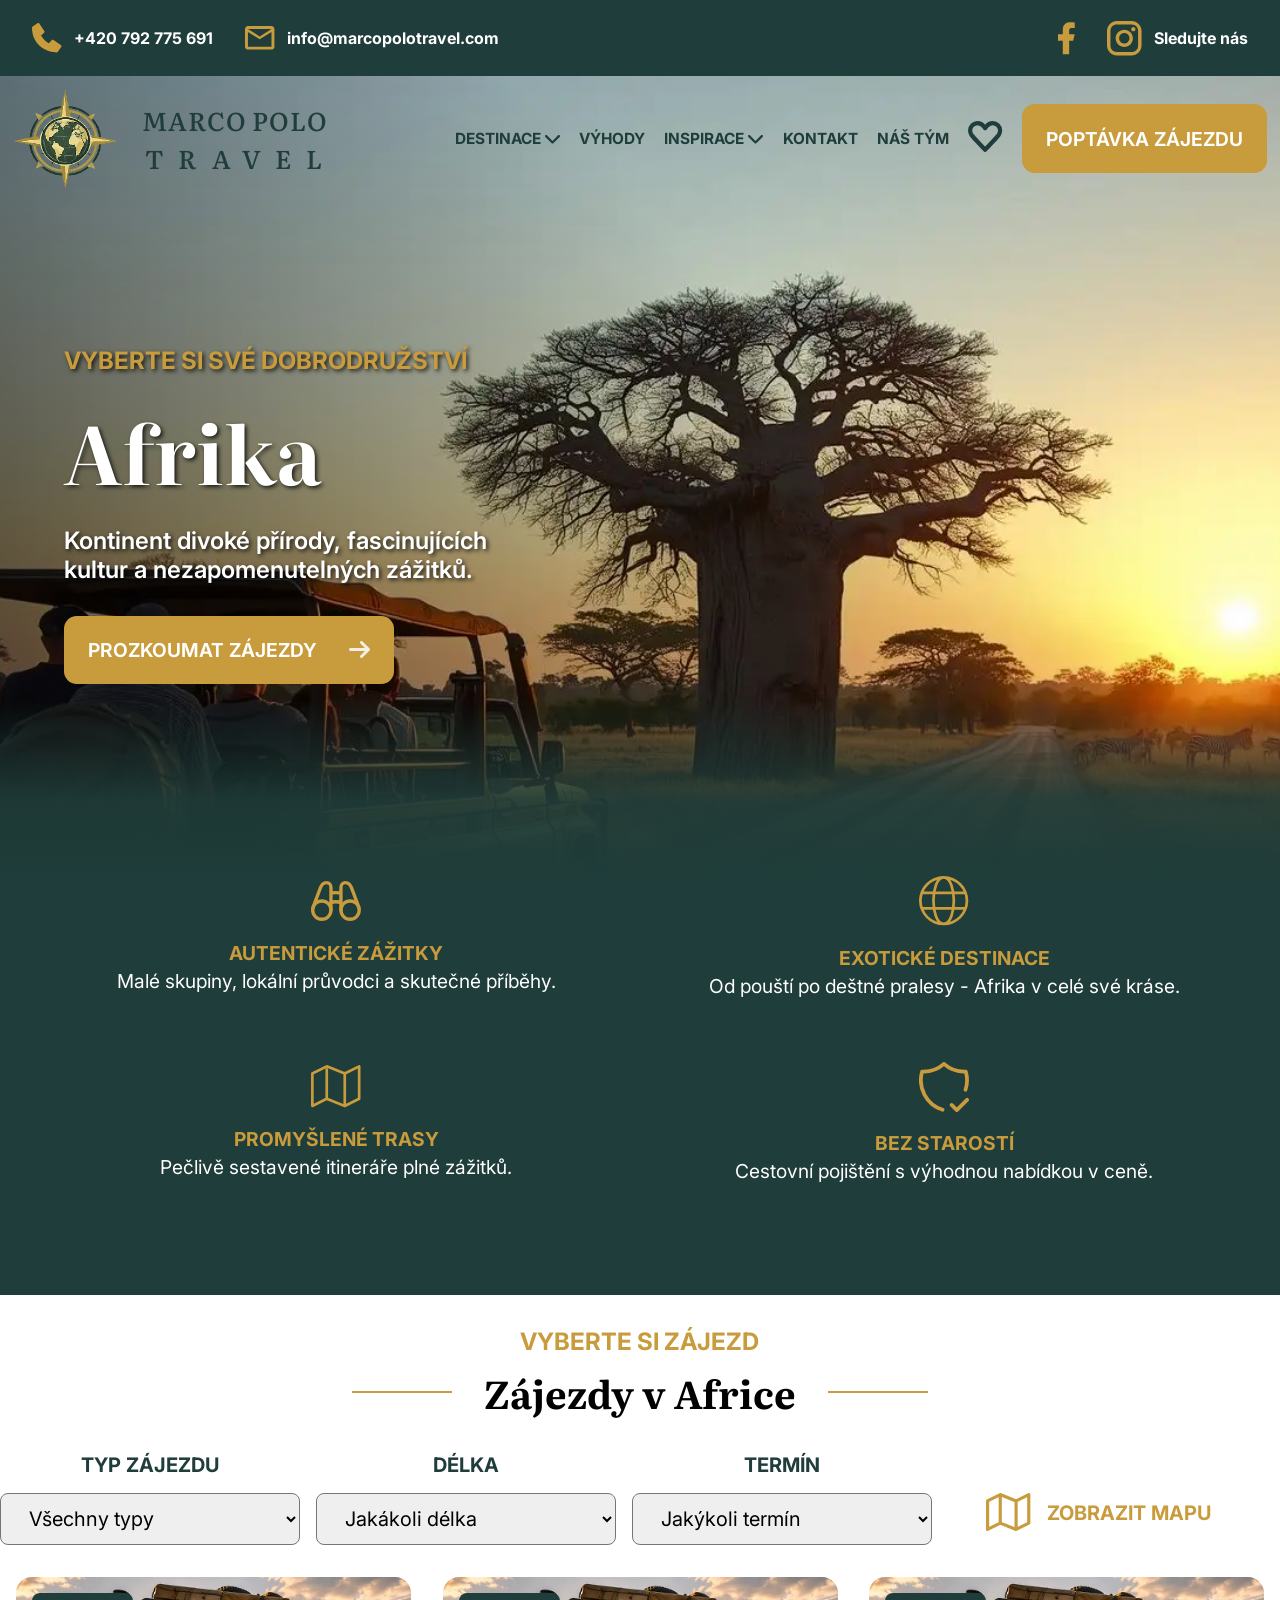
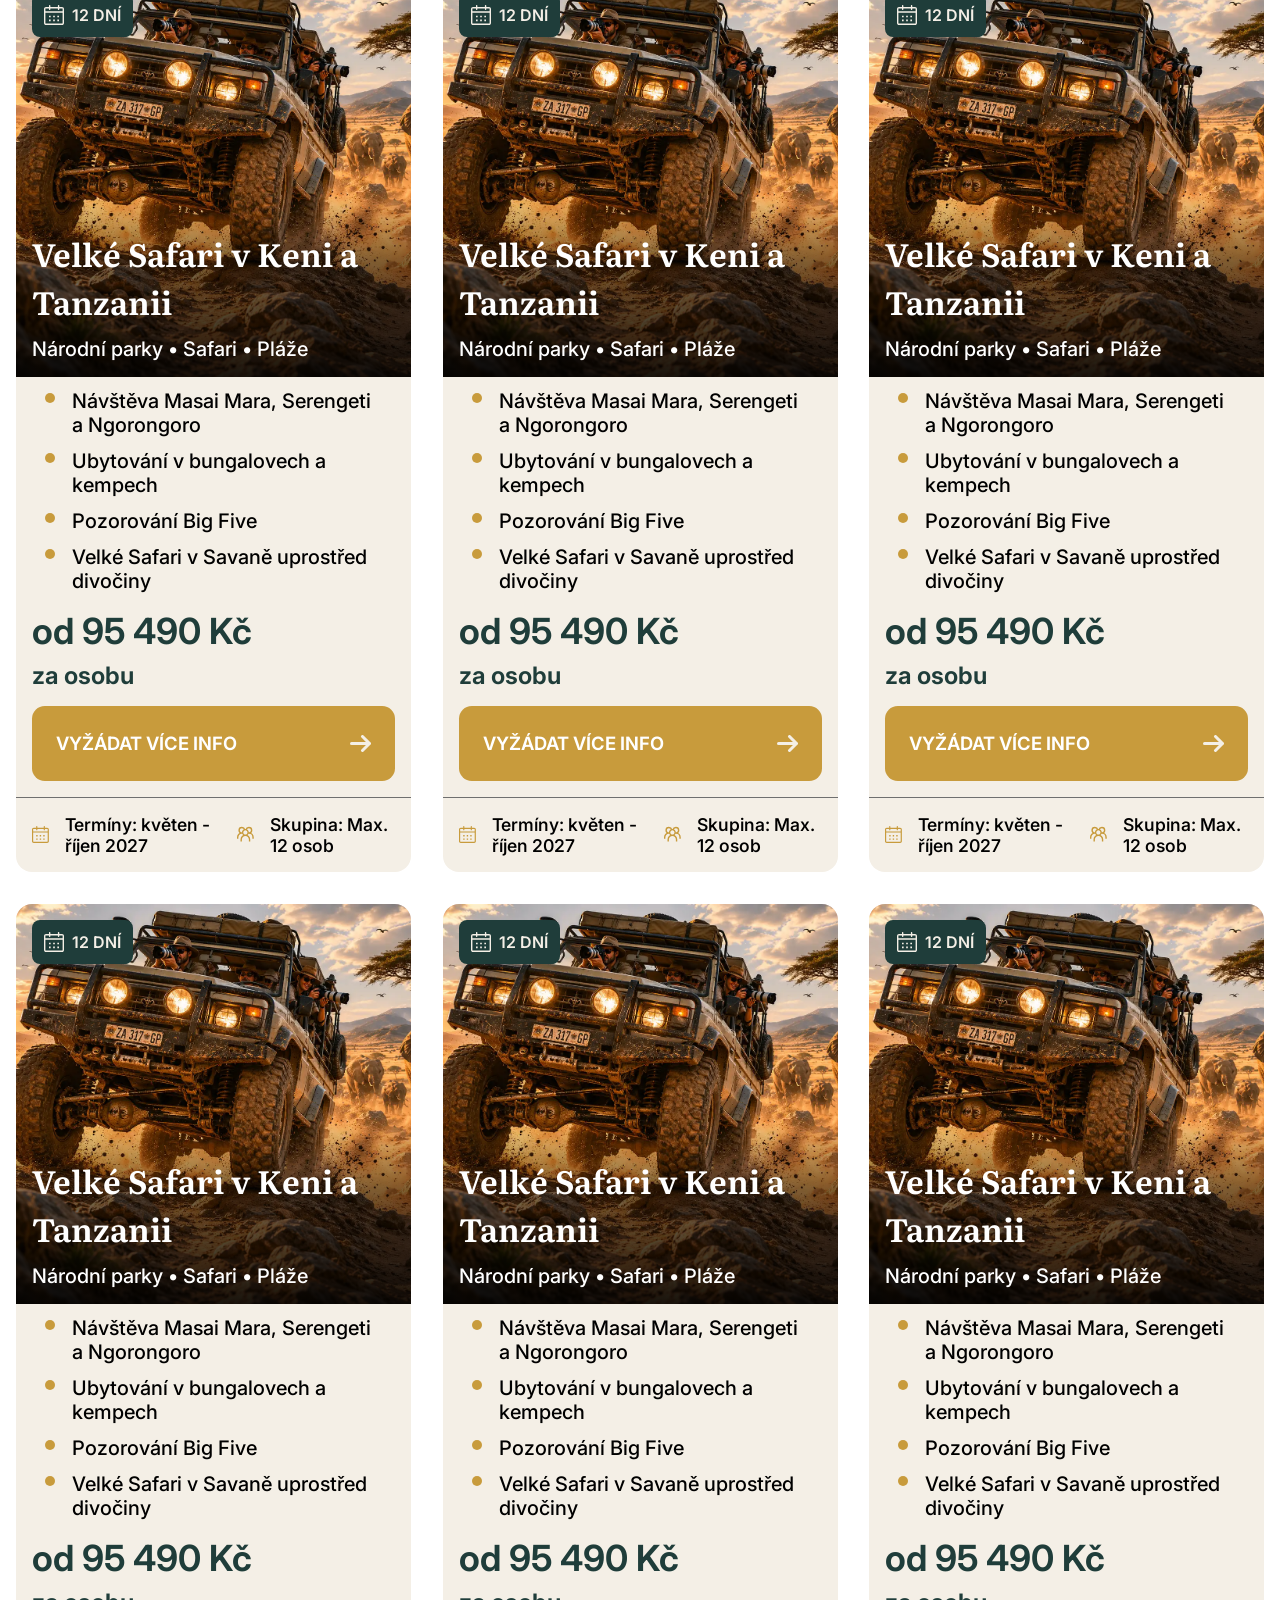
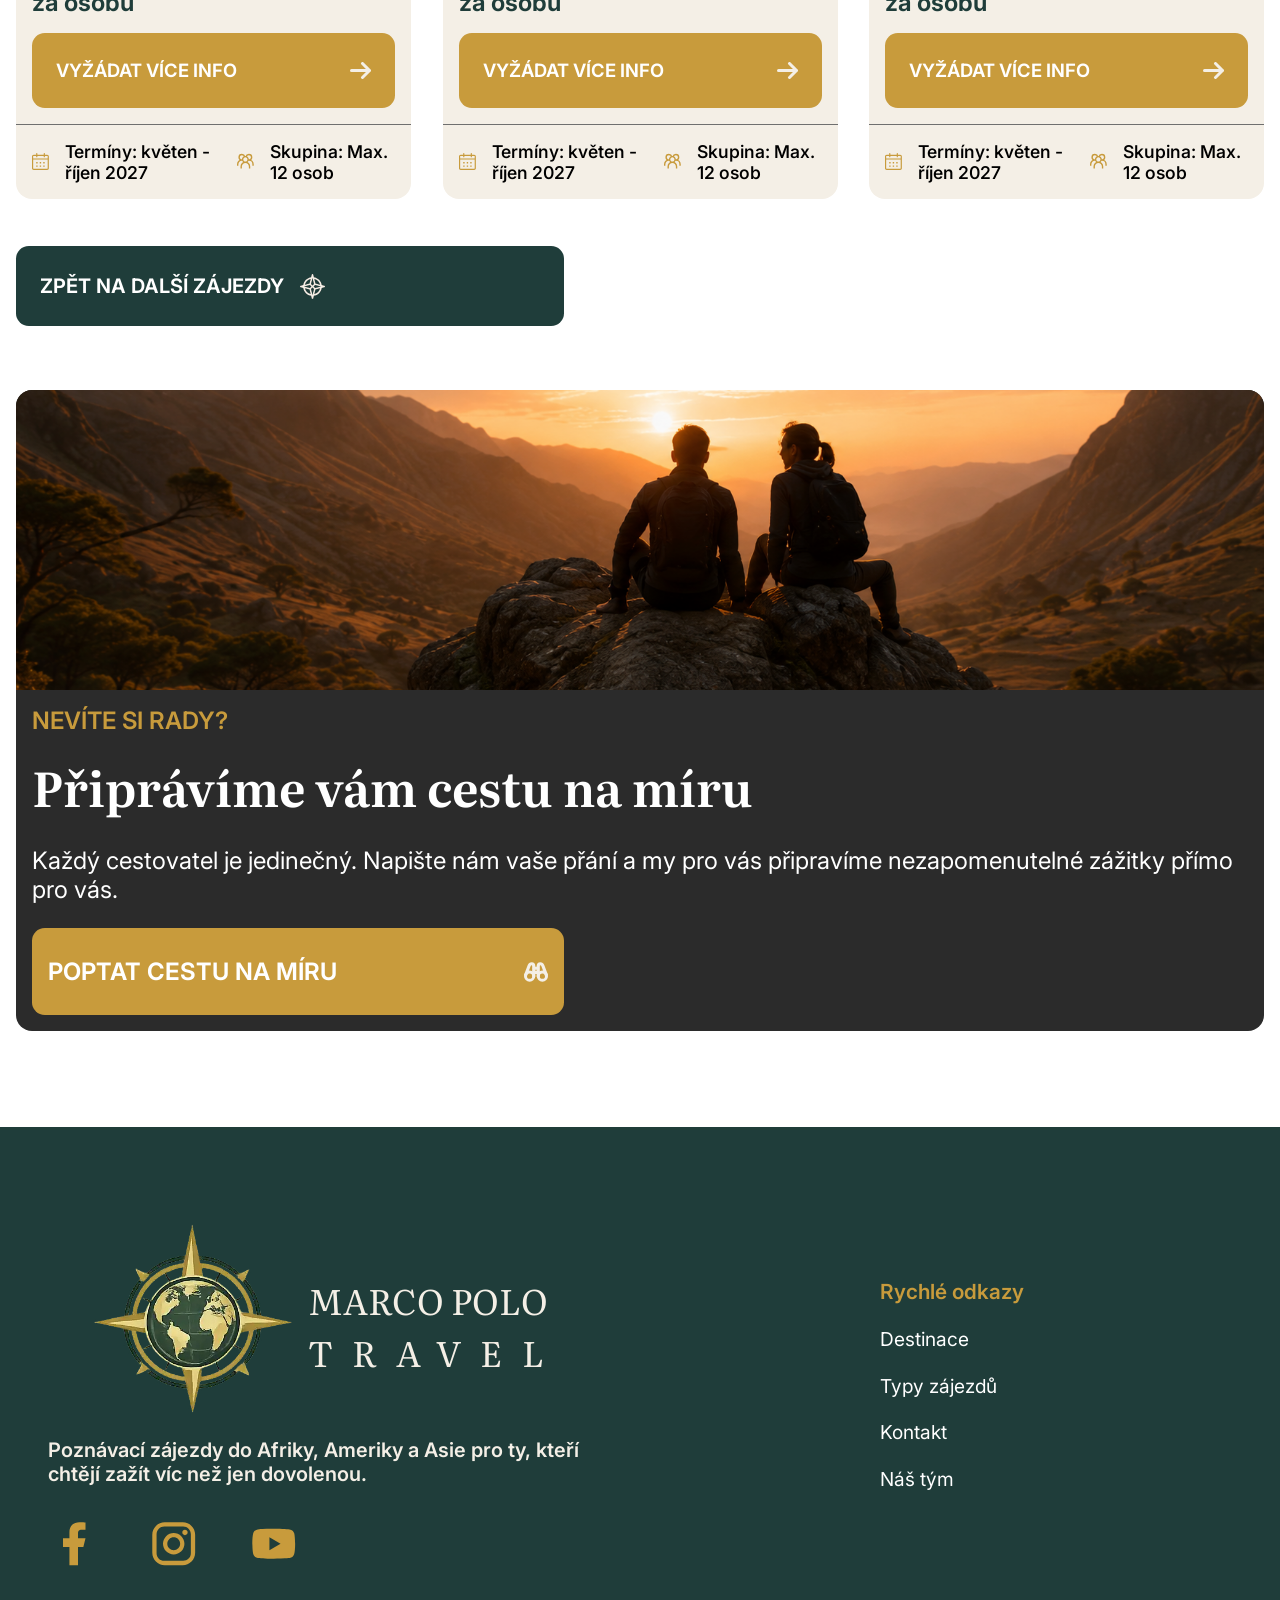
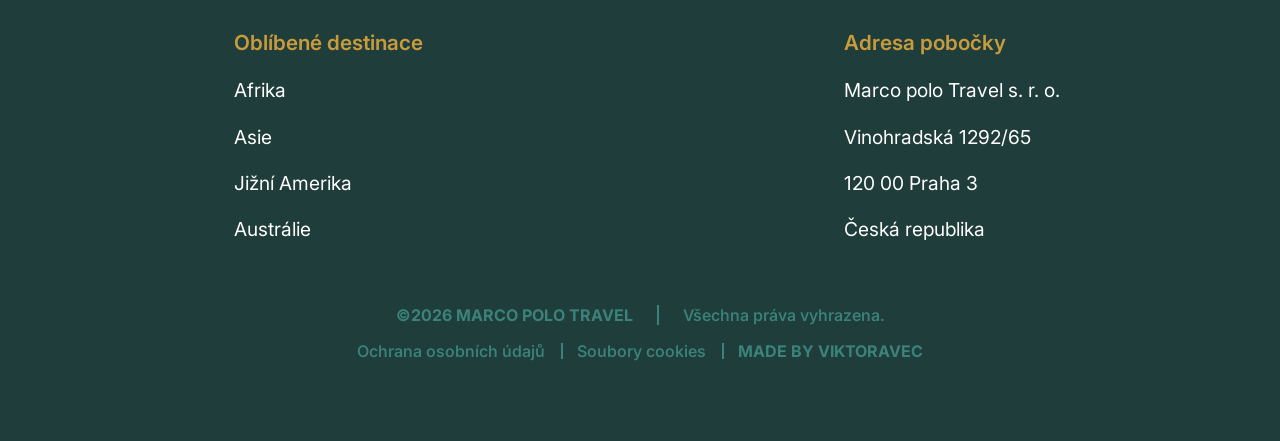
==== africa.html @ 45d564f9 "Africa Update - Desktop" ====
<!DOCTYPE html>
<html lang="cs">
<head>
    <meta charset="UTF-8">
    <meta name="viewport" content="width=device-width, initial-scale=1.0">
    <link rel="stylesheet" href="style/style_trips.css">
    <link rel="icon" href="images/company_logo.webp">
    <title>Marco Polo Travel</title>
</head>
<body>
    <header>
        <div class="header__strip">
            <div class="strip__section">
                <a class="strip__icons" href="tel:+420792775691">
                    <svg width="30" height="30" viewBox="0 0 34 34" fill="none" xmlns="http://www.w3.org/2000/svg">
                        <path d="M27.3614 33.3477H27.978C28.4947 33.331 28.978 33.0643 29.278 32.631L33.0614 27.181C33.3114 26.8143 33.4114 26.3643 33.328 25.9143C33.2872 25.695 33.2027 25.4861 33.0796 25.3C32.9565 25.1139 32.7973 24.9544 32.6114 24.831L24.428 19.381C23.7447 18.931 22.828 19.031 22.278 19.631L19.1447 23.0143C17.878 22.2643 15.7614 20.9143 14.0947 19.2477C12.428 17.581 11.078 15.4643 10.328 14.2143L13.7114 11.081C14.3114 10.531 14.428 9.61433 13.9614 8.93099L8.51138 0.747661C8.26138 0.380994 7.87804 0.114328 7.44471 0.0309943C6.99471 -0.052339 6.54471 0.0309945 6.17804 0.297661L0.728043 4.06433C0.29471 4.36433 0.0280431 4.84766 0.0113764 5.36433C-0.0386236 6.54766 -0.25529 17.0977 7.99471 25.331C15.428 32.7643 24.728 33.331 27.3614 33.331V33.3477Z" fill="#C89B3C"/>
                    </svg>
                    <p class="strip__info">+420 792 775 691</p>
                </a>
                <a class="strip__icons" href="mailto:viktor.oravec.024@pslib.cz">
                    <svg width="30" height="24" viewBox="0 0 34 27" fill="none" xmlns="http://www.w3.org/2000/svg">
                        <path d="M3.33333 26.6667C2.41667 26.6667 1.63222 26.3406 0.98 25.6883C0.327778 25.0361 0.00111111 24.2511 0 23.3333V3.33333C0 2.41667 0.326667 1.63222 0.98 0.98C1.63333 0.327777 2.41778 0.00111111 3.33333 0H30C30.9167 0 31.7017 0.326666 32.355 0.98C33.0083 1.63333 33.3344 2.41778 33.3333 3.33333V23.3333C33.3333 24.25 33.0072 25.035 32.355 25.6883C31.7028 26.3417 30.9178 26.6678 30 26.6667H3.33333ZM16.6667 15L3.33333 6.66667V23.3333H30V6.66667L16.6667 15ZM16.6667 11.6667L30 3.33333H3.33333L16.6667 11.6667ZM3.33333 6.66667V3.33333V23.3333V6.66667Z" fill="#C89B3C"/>
                    </svg>
                    <p class="strip__info">info@marcopolotravel.com</p>
                </a>
            </div>

            <div class="strip__section">
                <a class="strip__icons" href="https://www.facebook.com/">
                    <svg width="17" height="35" viewBox="0 0 20 38" fill="none" xmlns="http://www.w3.org/2000/svg">
                        <path d="M13.125 21.5625H17.8125L19.6875 14.0625H13.125V10.3125C13.125 8.38125 13.125 6.5625 16.875 6.5625H19.6875V0.2625C19.0762 0.181875 16.7681 0 14.3306 0C9.24 0 5.625 3.10687 5.625 8.8125V14.0625H0V21.5625H5.625V37.5H13.125V21.5625Z" fill="#C89B3C"/>
                    </svg>
                </a>
                <a class="strip__icons" href="https://www.instagram.com/made_by_viktoravec/">
                    <svg width="35" height="35" viewBox="0 0 38 38" fill="none" xmlns="http://www.w3.org/2000/svg">
                        <path d="M10.875 0H26.625C32.625 0 37.5 4.875 37.5 10.875V26.625C37.5 29.5092 36.3542 32.2753 34.3148 34.3148C32.2753 36.3542 29.5092 37.5 26.625 37.5H10.875C4.875 37.5 0 32.625 0 26.625V10.875C0 7.99077 1.14576 5.22467 3.18521 3.18521C5.22467 1.14576 7.99077 0 10.875 0ZM10.5 3.75C8.70979 3.75 6.9929 4.46116 5.72703 5.72703C4.46116 6.9929 3.75 8.70979 3.75 10.5V27C3.75 30.7312 6.76875 33.75 10.5 33.75H27C28.7902 33.75 30.5071 33.0388 31.773 31.773C33.0388 30.5071 33.75 28.7902 33.75 27V10.5C33.75 6.76875 30.7312 3.75 27 3.75H10.5ZM28.5938 6.5625C29.2154 6.5625 29.8115 6.80943 30.251 7.24897C30.6906 7.68851 30.9375 8.28465 30.9375 8.90625C30.9375 9.52785 30.6906 10.124 30.251 10.5635C29.8115 11.0031 29.2154 11.25 28.5938 11.25C27.9721 11.25 27.376 11.0031 26.9365 10.5635C26.4969 10.124 26.25 9.52785 26.25 8.90625C26.25 8.28465 26.4969 7.68851 26.9365 7.24897C27.376 6.80943 27.9721 6.5625 28.5938 6.5625ZM18.75 9.375C21.2364 9.375 23.621 10.3627 25.3791 12.1209C27.1373 13.879 28.125 16.2636 28.125 18.75C28.125 21.2364 27.1373 23.621 25.3791 25.3791C23.621 27.1373 21.2364 28.125 18.75 28.125C16.2636 28.125 13.879 27.1373 12.1209 25.3791C10.3627 23.621 9.375 21.2364 9.375 18.75C9.375 16.2636 10.3627 13.879 12.1209 12.1209C13.879 10.3627 16.2636 9.375 18.75 9.375ZM18.75 13.125C17.2582 13.125 15.8274 13.7176 14.7725 14.7725C13.7176 15.8274 13.125 17.2582 13.125 18.75C13.125 20.2418 13.7176 21.6726 14.7725 22.7275C15.8274 23.7824 17.2582 24.375 18.75 24.375C20.2418 24.375 21.6726 23.7824 22.7275 22.7275C23.7824 21.6726 24.375 20.2418 24.375 18.75C24.375 17.2582 23.7824 15.8274 22.7275 14.7725C21.6726 13.7176 20.2418 13.125 18.75 13.125Z" fill="#C89B3C"/>
                    </svg>
                    <p class="strip__info">Sledujte nás</p>
                </a>
            </div>
        </div>

        <section class="header header--main">
            <div class="header__nav">
                <a class="nav__logo" href="index.html">
                    <img class="logo__graphic" src="images/company_logo.webp" alt="logo">
                    <div class="logo__text">
                        <p class="text__up">MARCO POLO</p>
                        <p class="text__bottom">TRAVEL</p>
                    </div>
                </a>
                <nav class="nav__menu">
                    <ul class="menu__list">
                        <li>
                            <a class="li__link" href="#zajezdy">
                                DESTINACE
                                <svg width="15" height="9" viewBox="0 0 15 9" fill="none" xmlns="http://www.w3.org/2000/svg">
                                    <path d="M0.32942 0.32942C0.540391 0.118493 0.826503 0 1.12483 0C1.42316 0 1.70927 0.118493 1.92024 0.32942L7.48899 5.89817L13.0577 0.32942C13.271 0.130936 13.5528 0.0228913 13.8441 0.0280184C14.1353 0.0331454 14.4133 0.151045 14.6193 0.35691C14.8254 0.562774 14.9436 0.840553 14.9491 1.1318C14.9545 1.42305 14.8468 1.70505 14.6486 1.91848L8.28528 8.28352C8.07431 8.49445 7.7882 8.61294 7.48987 8.61294C7.19154 8.61294 6.90543 8.49445 6.69446 8.28352L0.32942 1.92024C0.118493 1.70927 0 1.42316 0 1.12483C0 0.826503 0.118493 0.540391 0.32942 0.32942Z" fill="#1F3D3A"/>
                                </svg>
                            </a>
                        </li>
                        <li>
                            <a class="li__link" href="#vyhody">VÝHODY</a>
                        </li>
                        <li>
                            <a class="li__link" href="#favourite">
                                INSPIRACE
                                <svg width="15" height="9" viewBox="0 0 15 9" fill="none" xmlns="http://www.w3.org/2000/svg">
                                    <path d="M0.32942 0.32942C0.540391 0.118493 0.826503 0 1.12483 0C1.42316 0 1.70927 0.118493 1.92024 0.32942L7.48899 5.89817L13.0577 0.32942C13.271 0.130936 13.5528 0.0228913 13.8441 0.0280184C14.1353 0.0331454 14.4133 0.151045 14.6193 0.35691C14.8254 0.562774 14.9436 0.840553 14.9491 1.1318C14.9545 1.42305 14.8468 1.70505 14.6486 1.91848L8.28528 8.28352C8.07431 8.49445 7.7882 8.61294 7.48987 8.61294C7.19154 8.61294 6.90543 8.49445 6.69446 8.28352L0.32942 1.92024C0.118493 1.70927 0 1.42316 0 1.12483C0 0.826503 0.118493 0.540391 0.32942 0.32942Z" fill="#1F3D3A"/>
                                </svg>
                            </a>
                        </li>
                        <li>
                            <a class="li__link" href="contact.html">KONTAKT</a>
                        </li>
                        <li>
                            <a class="li__link" href="contact.html#team">NÁŠ TÝM</a>
                        </li>
                        <li>
                            <a class="menu__fav" href="#">
                                <svg width="35" height="31" viewBox="0 0 35 31" fill="none" xmlns="http://www.w3.org/2000/svg">
                                    <path d="M17.1121 7.112C17.1121 7.112 17.1121 7.112 15.8454 5.44533C14.3787 3.512 12.2121 2.112 9.61206 2.112C5.46206 2.112 2.11206 5.462 2.11206 9.612C2.11206 11.162 2.57873 12.5953 3.37873 13.7787C4.72873 15.7953 17.1121 28.7787 17.1121 28.7787M17.1121 7.112C17.1121 7.112 17.1121 7.112 18.3787 5.44533C19.8454 3.512 22.0121 2.112 24.6121 2.112C28.7621 2.112 32.1121 5.462 32.1121 9.612C32.1121 11.162 31.6454 12.5953 30.8454 13.7787C29.4954 15.7953 17.1121 28.7787 17.1121 28.7787" stroke="#1F3D3A" stroke-width="4.224" stroke-linecap="round" stroke-linejoin="round"/>
                                </svg>
                            </a>
                        </li>
                        <li>
                            <a class="button button--fill" href="contact.html#write">
                                <p>POPTÁVKA ZÁJEZDU</p>
                            </a>
                        </li>
                    </ul>
                    <div class="nav__mobile">
                        <input type="checkbox" id="menu-toggle">

                        <label for="menu-toggle" class="hamburger">
                            <span></span>
                            <span></span>
                            <span></span>
                        </label>
                        <div class="menu__mobile">
                            <a href="#zajezdy">DESTINACE</a>
                            <a href="#vyhody">VÝHODY</a>
                            <a href="#favourite">INSPIRACE</a>
                            <a href="contact.html">KONTAKT</a>
                            <a href="contact.html#team">NÁŠ TÝM</a>
                        </div>
                    </div>
                </nav>
            </div>

            <div class="header__title">
                <h2 class="title__top">VYBERTE SI SVÉ DOBRODRUŽSTVÍ</h2>
                <h1 class="title__main">Afrika</h1>
                <h2 class="title__bottom">Kontinent divoké přírody, fascinujících kultur a nezapomenutelných zážitků.</h2>
            </div>
            <div class="header__buttons">
                <a class="button button--fill" href="#zajezdy">
                    <p>PROZKOUMAT ZÁJEZDY</p>
                    <svg width="21" height="17" viewBox="0 0 21 17" fill="none" xmlns="http://www.w3.org/2000/svg">
                        <path d="M1.5 8.5H19" stroke="#F4EFE6" stroke-width="3" stroke-linecap="round" stroke-linejoin="round"/>
                        <path d="M12.5001 15.5L19.5001 8.5L12.5001 1.5" stroke="#F4EFE6" stroke-width="3" stroke-linecap="round" stroke-linejoin="round"/>
                    </svg>
                </a>
            </div>
            <div class="header__features">
                <div class="features__item">
                    <svg width="47" height="38" viewBox="0 0 47 38" fill="none" xmlns="http://www.w3.org/2000/svg">
                        <path d="M36.7401 35.959C41.4863 35.959 45.3338 32.1114 45.3338 27.3652C45.3338 22.619 41.4863 18.7715 36.7401 18.7715C31.9939 18.7715 28.1463 22.619 28.1463 27.3652C28.1463 32.1114 31.9939 35.959 36.7401 35.959Z" stroke="#C89B3C" stroke-width="3.168" stroke-linecap="round" stroke-linejoin="round"/>
                        <path d="M10.1777 35.959C14.9239 35.959 18.7715 32.1114 18.7715 27.3652C18.7715 22.619 14.9239 18.7715 10.1777 18.7715C5.43155 18.7715 1.584 22.619 1.584 27.3652C1.584 32.1114 5.43155 35.959 10.1777 35.959Z" stroke="#C89B3C" stroke-width="3.168" stroke-linecap="round" stroke-linejoin="round"/>
                        <path d="M18.7716 27.3652V6.27148C18.7716 3.68359 17.2091 1.58398 14.4747 1.58398C11.0568 1.58398 9.93372 3.68359 8.90832 6.27148C8.90832 6.27148 4.172 18.7552 1.97473 24.7773M18.7716 11.7402C18.7716 11.7402 20.3829 10.959 23.4591 10.959C26.5353 10.959 28.1466 11.7402 28.1466 11.7402M18.7716 20.334C18.7716 20.334 20.3829 19.5527 23.4591 19.5527C26.5353 19.5527 28.1466 20.334 28.1466 20.334M28.1466 27.3652V6.27148C28.1466 3.68359 29.7091 1.58398 32.4435 1.58398C35.8614 1.58398 36.9845 3.68359 38.0099 6.27148C38.0099 6.27148 42.7462 18.7552 44.9435 24.7773" stroke="#C89B3C" stroke-width="3.168" stroke-linecap="round" stroke-linejoin="round"/>
                    </svg>
                    <div class="item__info">
                        <p class="item__title">AUTENTICKÉ ZÁŽITKY</p>
                        <p>Malé skupiny, lokální průvodci a skutečné příběhy.</p>
                    </div>
                </div>
                <div class="features__item">
                    <svg width="58" height="58" viewBox="0 0 58 58" fill="none" xmlns="http://www.w3.org/2000/svg">
                        <path d="M28.584 1.58399C32.1297 1.58399 35.6407 2.28236 38.9164 3.63924C42.1922 4.99612 45.1687 6.98493 47.6759 9.49211C50.1831 11.9993 52.1719 14.9757 53.5287 18.2515C54.8856 21.5273 55.584 25.0383 55.584 28.584C55.584 32.1297 54.8856 35.6406 53.5287 38.9164C52.1719 42.1922 50.1831 45.1687 47.6759 47.6759C45.1687 50.1831 42.1922 52.1719 38.9164 53.5287C35.6407 54.8856 32.1297 55.584 28.584 55.584M28.584 1.58399C25.0383 1.58399 21.5273 2.28236 18.2515 3.63924C14.9758 4.99612 11.9993 6.98493 9.49212 9.49211C6.98493 11.9993 4.99613 14.9757 3.63925 18.2515C2.28238 21.5273 1.584 25.0383 1.584 28.584C1.584 32.1297 2.28238 35.6406 3.63925 38.9164C4.99613 42.1922 6.98493 45.1687 9.49212 47.6759C11.9993 50.1831 14.9758 52.1719 18.2515 53.5287C21.5273 54.8856 25.0383 55.584 28.584 55.584M28.584 1.58399C36.867 1.58399 40.407 17.073 40.407 28.584C40.407 40.095 36.867 55.584 28.584 55.584M28.584 1.58399C20.301 1.58399 16.761 17.073 16.761 28.584C16.761 40.095 20.301 55.584 28.584 55.584M3.084 37.584H54.084M3.084 19.584H54.084" stroke="#C89B3C" stroke-width="3.168" stroke-linecap="round" stroke-linejoin="round"/>
                    </svg>
                    <div class="item__info">
                        <p class="item__title">EXOTICKÉ DESTINACE</p>
                        <p>Od pouští po deštné pralesy - Afrika v celé své kráse.</p>
                    </div>
                </div>
                <div class="features__item">
                    <svg width="59" height="50" viewBox="0 0 59 50" fill="none" xmlns="http://www.w3.org/2000/svg">
                        <path d="M39.834 46.209V7.95898M18.584 41.959V3.70898M1.584 10.084L18.584 1.58398L39.834 10.084L56.834 1.58398V39.834L39.834 48.334L18.584 39.834L1.584 48.334V10.084Z" stroke="#C89B3C" stroke-width="3.168" stroke-linejoin="round"/>
                    </svg>
                    <div class="item__info">
                        <p class="item__title">PROMYŠLENÉ TRASY</p>
                        <p>Pečlivě sestavené itineráře plné zážitků.</p>
                    </div>
                </div>
                <div class="features__item">
                    <svg width="56" height="56" viewBox="0 0 56 56" fill="none" xmlns="http://www.w3.org/2000/svg">
                        <path d="M26.3973 53.4193C17.7415 50.7362 10.4889 44.7552 6.20678 36.7686C1.92463 28.7821 0.95675 19.4314 3.5123 10.7371C12.4694 11.1469 21.2343 8.05346 27.9498 2.11206C34.6653 8.05346 43.4301 11.1469 52.3873 10.7371C54.3385 17.3757 54.2483 24.4478 52.1285 31.0346M36.5748 48.1121L42.3248 53.8621L53.8248 42.3621" stroke="#C89B3C" stroke-width="4.224" stroke-linecap="round" stroke-linejoin="round"/>
                    </svg>
                    <div class="item__info">
                        <p class="item__title">BEZ STAROSTÍ</p>
                        <p>Cestovní pojištění s výhodnou nabídkou v ceně.</p>
                    </div>
                </div>
            </div>
        </section>
    </header>

    <main>
        <section class="continents">
            <section class="continents__titlec" id="zajezdy">
                 <p class="titlec__top">VYBERTE SI ZÁJEZD</p>
                 <div class="titlec__bottom">
                    <span class="bottom__line bottom__line--up"></span>
                        <p class="bottom__text">Zájezdy v Africe</p>
                    <span class="bottom__line bottom__line--down"></span>
                 </div>
            </section>
            <section class="continents__filters">

                <div class="filter__component">
                                    <label class="filters__name" for="country">TYP ZÁJEZDU</label>
                <select class="filters__item" id="country" name="country">
                    <option value="">Všechny typy</option>
                    <option value="cz">Poznávací</option>
                    <option value="sk">Dobrodružné</option>
                    <option value="pl">Relaxační</option>
                </select>
                </div>

            
                <div class="filter__component">
                                <label class="filters__name" for="country">DÉLKA</label>
            <select class="filters__item" id="country" name="country">
              <option value="">Jakákoli délka</option>
              <option value="cz">1 Týden</option>
              <option value="sk">2 Týdny</option>
              <option value="pl">1 Měsíc</option>
            </select>
                </div>


                <div class="filter__component">
                                <label class="filters__name" for="country">TERMÍN</label>
            <select class="filters__item" id="country" name="country">
              <option value="">Jakýkoli termín</option>
              <option value="cz">Duben až červen</option>
              <option value="sk">Červenec až září</option>
              <option value="pl">Říjen až listopad</option>
            </select>
                            </div>
                                        <a class="show__map" target="_blank" href="https://www.google.com/maps/@37.5940025,26.6023799,10105498m/data=!3m1!1e3?entry=ttu&g_ep=EgoyMDI2MDYwMy4xIKXMDSoASAFQAw%3D%3D">
                <svg width="45" height="39" viewBox="0 0 45 39" fill="none" xmlns="http://www.w3.org/2000/svg">
                    <path d="M30.096 34.848V6.33598M14.256 31.68V3.16798M1.58398 7.91998L14.256 1.58398L30.096 7.91998L42.768 1.58398V30.096L30.096 36.432L14.256 30.096L1.58398 36.432V7.91998Z" stroke="#C89B3C" stroke-width="3.168" stroke-linejoin="round"/>
                </svg>
                <p>ZOBRAZIT MAPU</p>
            </a>
            </section>




        </section>

        <section class="trips">
            <div class="trips__grid">
                <div class="trips__item">
                    <div class="item__image">
                        <div class="item__bg"></div>
                        <span class="image__badge">
                            <svg width="20" height="20" viewBox="0 0 20 20" fill="none" xmlns="http://www.w3.org/2000/svg">
                                <path d="M5.673 0C5.85865 0 6.0367 0.0737498 6.16797 0.205025C6.29925 0.336301 6.373 0.514348 6.373 0.7V2.009H13.89V0.709C13.89 0.523348 13.9637 0.345301 14.095 0.214025C14.2263 0.0827498 14.4043 0.009 14.59 0.009C14.7757 0.009 14.9537 0.0827498 15.085 0.214025C15.2162 0.345301 15.29 0.523348 15.29 0.709V2.009H18C18.5303 2.009 19.0388 2.21958 19.4139 2.59443C19.7889 2.96929 19.9997 3.47774 20 4.008V18.001C19.9997 18.5313 19.7889 19.0397 19.4139 19.4146C19.0388 19.7894 18.5303 20 18 20H2C1.46974 20 0.961184 19.7894 0.58614 19.4146C0.211096 19.0397 0.00026513 18.5313 0 18.001L0 4.008C0.00026513 3.47774 0.211096 2.96929 0.58614 2.59443C0.961184 2.21958 1.46974 2.009 2 2.009H4.973V0.699C4.97327 0.513522 5.04713 0.335731 5.17838 0.204672C5.30963 0.0736123 5.48752 -1.89263e-07 5.673 0ZM1.4 7.742V18.001C1.4 18.0798 1.41552 18.1578 1.44567 18.2306C1.47583 18.3034 1.52002 18.3695 1.57574 18.4253C1.63145 18.481 1.69759 18.5252 1.77039 18.5553C1.84319 18.5855 1.92121 18.601 2 18.601H18C18.0788 18.601 18.1568 18.5855 18.2296 18.5553C18.3024 18.5252 18.3685 18.481 18.4243 18.4253C18.48 18.3695 18.5242 18.3034 18.5543 18.2306C18.5845 18.1578 18.6 18.0798 18.6 18.001V7.756L1.4 7.742ZM6.667 14.619V16.285H5V14.619H6.667ZM10.833 14.619V16.285H9.167V14.619H10.833ZM15 14.619V16.285H13.333V14.619H15ZM6.667 10.642V12.308H5V10.642H6.667ZM10.833 10.642V12.308H9.167V10.642H10.833ZM15 10.642V12.308H13.333V10.642H15ZM4.973 3.408H2C1.92121 3.408 1.84319 3.42352 1.77039 3.45367C1.69759 3.48382 1.63145 3.52802 1.57574 3.58374C1.52002 3.63945 1.47583 3.70559 1.44567 3.77839C1.41552 3.85119 1.4 3.92921 1.4 4.008V6.343L18.6 6.357V4.008C18.6 3.92921 18.5845 3.85119 18.5543 3.77839C18.5242 3.70559 18.48 3.63945 18.4243 3.58374C18.3685 3.52802 18.3024 3.48382 18.2296 3.45367C18.1568 3.42352 18.0788 3.408 18 3.408H15.29V4.337C15.29 4.52265 15.2162 4.7007 15.085 4.83197C14.9537 4.96325 14.7757 5.037 14.59 5.037C14.4043 5.037 14.2263 4.96325 14.095 4.83197C13.9637 4.7007 13.89 4.52265 13.89 4.337V3.408H6.373V4.328C6.373 4.51365 6.29925 4.6917 6.16797 4.82297C6.0367 4.95425 5.85865 5.028 5.673 5.028C5.48735 5.028 5.3093 4.95425 5.17803 4.82297C5.04675 4.6917 4.973 4.51365 4.973 4.328V3.408Z" fill="#F4EFE6"/>
                            </svg>
                            12 DNÍ
                        </span>
                        <div class="image__info">
                            <p class="info__title">Velké Safari v Keni a Tanzanii</p>
                            <p class="info__subtitle">Národní parky • Safari • Pláže</p>
                        </div>
                    </div>
                    <div class="item__description">
                        <ul class="desc__ul">
                            <li>Návštěva Masai Mara, Serengeti a Ngorongoro</li>
                            <li>Ubytování v bungalovech a kempech</li>
                            <li>Pozorování Big Five</li>
                            <li>Velké Safari v Savaně uprostřed divočiny</li>
                        </ul>
                        <div class="item__main">
                            <div>
                                <p class="item__price">od 95 490 Kč</p>
                                <span class="item__person">za osobu</span>
                            </div>
                            <a class="button button--more" href="#zajezdy">
                                <p>VYŽÁDAT VÍCE INFO</p>
                                <svg width="21" height="17" viewBox="0 0 21 17" fill="none" xmlns="http://www.w3.org/2000/svg">
                                        <path d="M1.5 8.5H19" stroke="#F4EFE6" stroke-width="3" stroke-linecap="round" stroke-linejoin="round"/>
                                        <path d="M12.5001 15.5L19.5001 8.5L12.5001 1.5" stroke="#F4EFE6" stroke-width="3" stroke-linecap="round" stroke-linejoin="round"/>
                                </svg>
                            </a>
                        </div>
                    </div>
                    <div class="item__date">
                        <div class="date__detail">
                            <svg width="25" height="25" viewBox="0 0 25 25" fill="none" xmlns="http://www.w3.org/2000/svg">
                                <path d="M7.09125 0C7.32331 0 7.54587 0.0921872 7.70997 0.256282C7.87406 0.420376 7.96625 0.642936 7.96625 0.875V2.51125H17.3625V0.88625C17.3625 0.654186 17.4547 0.431626 17.6188 0.267532C17.7829 0.103437 18.0054 0.01125 18.2375 0.01125C18.4696 0.01125 18.6921 0.103437 18.8562 0.267532C19.0203 0.431626 19.1125 0.654186 19.1125 0.88625V2.51125H22.5C23.1628 2.51125 23.7985 2.77447 24.2673 3.24304C24.7361 3.71161 24.9997 4.34718 25 5.01V22.5012C24.9997 23.1641 24.7361 23.7996 24.2673 24.2682C23.7985 24.7368 23.1628 25 22.5 25H2.5C1.83718 25 1.20148 24.7368 0.732675 24.2682C0.26387 23.7996 0.000331412 23.1641 0 22.5012L0 5.01C0.000331412 4.34718 0.26387 3.71161 0.732675 3.24304C1.20148 2.77447 1.83718 2.51125 2.5 2.51125H6.21625V0.87375C6.21658 0.641902 6.30891 0.419664 6.47297 0.255839C6.63703 0.0920154 6.8594 -2.36579e-07 7.09125 0ZM1.75 9.6775V22.5012C1.75 22.5997 1.7694 22.6973 1.80709 22.7883C1.84478 22.8793 1.90003 22.9619 1.96967 23.0316C2.03931 23.1012 2.12199 23.1565 2.21299 23.1942C2.30398 23.2319 2.40151 23.2512 2.5 23.2512H22.5C22.5985 23.2512 22.696 23.2319 22.787 23.1942C22.878 23.1565 22.9607 23.1012 23.0303 23.0316C23.1 22.9619 23.1552 22.8793 23.1929 22.7883C23.2306 22.6973 23.25 22.5997 23.25 22.5012V9.695L1.75 9.6775ZM8.33375 18.2738V20.3562H6.25V18.2738H8.33375ZM13.5413 18.2738V20.3562H11.4587V18.2738H13.5413ZM18.75 18.2738V20.3562H16.6663V18.2738H18.75ZM8.33375 13.3025V15.385H6.25V13.3025H8.33375ZM13.5413 13.3025V15.385H11.4587V13.3025H13.5413ZM18.75 13.3025V15.385H16.6663V13.3025H18.75ZM6.21625 4.26H2.5C2.40151 4.26 2.30398 4.2794 2.21299 4.31709C2.12199 4.35478 2.03931 4.41003 1.96967 4.47967C1.90003 4.54931 1.84478 4.63199 1.80709 4.72299C1.7694 4.81398 1.75 4.91151 1.75 5.01V7.92875L23.25 7.94625V5.01C23.25 4.91151 23.2306 4.81398 23.1929 4.72299C23.1552 4.63199 23.1 4.54931 23.0303 4.47967C22.9607 4.41003 22.878 4.35478 22.787 4.31709C22.696 4.2794 22.5985 4.26 22.5 4.26H19.1125V5.42125C19.1125 5.65331 19.0203 5.87587 18.8562 6.03997C18.6921 6.20406 18.4696 6.29625 18.2375 6.29625C18.0054 6.29625 17.7829 6.20406 17.6188 6.03997C17.4547 5.87587 17.3625 5.65331 17.3625 5.42125V4.26H7.96625V5.41C7.96625 5.64206 7.87406 5.86462 7.70997 6.02872C7.54587 6.19281 7.32331 6.285 7.09125 6.285C6.85919 6.285 6.63663 6.19281 6.47253 6.02872C6.30844 5.86462 6.21625 5.64206 6.21625 5.41V4.26Z" fill="#C89B3C"/>
                            </svg>
                            <p>Termíny: květen - říjen 2027</p>
                        </div>
                        <div class="date__detail">
                            <svg width="25" height="25" viewBox="0 0 25 25" fill="none" xmlns="http://www.w3.org/2000/svg">
                                <path d="M12.5001 13.5416C13.6051 13.5416 14.665 13.1026 15.4464 12.3212C16.2278 11.5398 16.6667 10.48 16.6667 9.37492C16.6667 8.26985 16.2278 7.21004 15.4464 6.42864C14.665 5.64724 13.6051 5.20825 12.5001 5.20825C11.395 5.20825 10.3352 5.64724 9.5538 6.42864C8.7724 7.21004 8.33341 8.26985 8.33341 9.37492C8.33341 10.48 8.7724 11.5398 9.5538 12.3212C10.3352 13.1026 11.395 13.5416 12.5001 13.5416ZM12.5001 13.5416C10.8425 13.5416 9.25277 14.2001 8.08066 15.3722C6.90856 16.5443 6.25008 18.134 6.25008 19.7916V22.9166M12.5001 13.5416C14.1577 13.5416 15.7474 14.2001 16.9195 15.3722C18.0916 16.5443 18.7501 18.134 18.7501 19.7916V22.9166M13.5417 5.20825C13.9626 3.47492 15.6407 2.08325 17.7084 2.08325C19.9709 2.08325 21.8542 3.94784 21.8751 6.24992C21.8542 8.552 19.9709 10.4166 17.7084 10.4166M17.7084 10.4166H16.6667M17.7084 10.4166C21.1334 10.4166 23.9584 13.2145 23.9584 16.6666V18.7499M11.4584 5.20825C11.0376 3.47492 9.35946 2.08325 7.29175 2.08325C5.02925 2.08325 3.14591 3.94784 3.12508 6.24992C3.14591 8.552 5.02925 10.4166 7.29175 10.4166M7.29175 10.4166H8.33341M7.29175 10.4166C3.86675 10.4166 1.04175 13.2145 1.04175 16.6666V18.7499" stroke="#C89B3C" stroke-width="2.08333"/>
                            </svg>
                            <p>Skupina: Max. 12 osob</p>
                        </div>
                    </div>
                </div>
                <div class="trips__item">
                    <div class="item__image">
                        <div class="item__bg"></div>
                        <span class="image__badge">
                            <svg width="20" height="20" viewBox="0 0 20 20" fill="none" xmlns="http://www.w3.org/2000/svg">
                                <path d="M5.673 0C5.85865 0 6.0367 0.0737498 6.16797 0.205025C6.29925 0.336301 6.373 0.514348 6.373 0.7V2.009H13.89V0.709C13.89 0.523348 13.9637 0.345301 14.095 0.214025C14.2263 0.0827498 14.4043 0.009 14.59 0.009C14.7757 0.009 14.9537 0.0827498 15.085 0.214025C15.2162 0.345301 15.29 0.523348 15.29 0.709V2.009H18C18.5303 2.009 19.0388 2.21958 19.4139 2.59443C19.7889 2.96929 19.9997 3.47774 20 4.008V18.001C19.9997 18.5313 19.7889 19.0397 19.4139 19.4146C19.0388 19.7894 18.5303 20 18 20H2C1.46974 20 0.961184 19.7894 0.58614 19.4146C0.211096 19.0397 0.00026513 18.5313 0 18.001L0 4.008C0.00026513 3.47774 0.211096 2.96929 0.58614 2.59443C0.961184 2.21958 1.46974 2.009 2 2.009H4.973V0.699C4.97327 0.513522 5.04713 0.335731 5.17838 0.204672C5.30963 0.0736123 5.48752 -1.89263e-07 5.673 0ZM1.4 7.742V18.001C1.4 18.0798 1.41552 18.1578 1.44567 18.2306C1.47583 18.3034 1.52002 18.3695 1.57574 18.4253C1.63145 18.481 1.69759 18.5252 1.77039 18.5553C1.84319 18.5855 1.92121 18.601 2 18.601H18C18.0788 18.601 18.1568 18.5855 18.2296 18.5553C18.3024 18.5252 18.3685 18.481 18.4243 18.4253C18.48 18.3695 18.5242 18.3034 18.5543 18.2306C18.5845 18.1578 18.6 18.0798 18.6 18.001V7.756L1.4 7.742ZM6.667 14.619V16.285H5V14.619H6.667ZM10.833 14.619V16.285H9.167V14.619H10.833ZM15 14.619V16.285H13.333V14.619H15ZM6.667 10.642V12.308H5V10.642H6.667ZM10.833 10.642V12.308H9.167V10.642H10.833ZM15 10.642V12.308H13.333V10.642H15ZM4.973 3.408H2C1.92121 3.408 1.84319 3.42352 1.77039 3.45367C1.69759 3.48382 1.63145 3.52802 1.57574 3.58374C1.52002 3.63945 1.47583 3.70559 1.44567 3.77839C1.41552 3.85119 1.4 3.92921 1.4 4.008V6.343L18.6 6.357V4.008C18.6 3.92921 18.5845 3.85119 18.5543 3.77839C18.5242 3.70559 18.48 3.63945 18.4243 3.58374C18.3685 3.52802 18.3024 3.48382 18.2296 3.45367C18.1568 3.42352 18.0788 3.408 18 3.408H15.29V4.337C15.29 4.52265 15.2162 4.7007 15.085 4.83197C14.9537 4.96325 14.7757 5.037 14.59 5.037C14.4043 5.037 14.2263 4.96325 14.095 4.83197C13.9637 4.7007 13.89 4.52265 13.89 4.337V3.408H6.373V4.328C6.373 4.51365 6.29925 4.6917 6.16797 4.82297C6.0367 4.95425 5.85865 5.028 5.673 5.028C5.48735 5.028 5.3093 4.95425 5.17803 4.82297C5.04675 4.6917 4.973 4.51365 4.973 4.328V3.408Z" fill="#F4EFE6"/>
                            </svg>
                            12 DNÍ
                        </span>
                        <div class="image__info">
                            <p class="info__title">Velké Safari v Keni a Tanzanii</p>
                            <p class="info__subtitle">Národní parky • Safari • Pláže</p>
                        </div>
                    </div>
                    <div class="item__description">
                        <ul class="desc__ul">
                            <li>Návštěva Masai Mara, Serengeti a Ngorongoro</li>
                            <li>Ubytování v bungalovech a kempech</li>
                            <li>Pozorování Big Five</li>
                            <li>Velké Safari v Savaně uprostřed divočiny</li>
                        </ul>
                        <div class="item__main">
                            <div>
                                <p class="item__price">od 95 490 Kč</p>
                                <span class="item__person">za osobu</span>
                            </div>
                            <a class="button button--more" href="#zajezdy">
                                <p>VYŽÁDAT VÍCE INFO</p>
                                <svg width="21" height="17" viewBox="0 0 21 17" fill="none" xmlns="http://www.w3.org/2000/svg">
                                        <path d="M1.5 8.5H19" stroke="#F4EFE6" stroke-width="3" stroke-linecap="round" stroke-linejoin="round"/>
                                        <path d="M12.5001 15.5L19.5001 8.5L12.5001 1.5" stroke="#F4EFE6" stroke-width="3" stroke-linecap="round" stroke-linejoin="round"/>
                                </svg>
                            </a>
                        </div>
                    </div>
                    <div class="item__date">
                        <div class="date__detail">
                            <svg width="25" height="25" viewBox="0 0 25 25" fill="none" xmlns="http://www.w3.org/2000/svg">
                                <path d="M7.09125 0C7.32331 0 7.54587 0.0921872 7.70997 0.256282C7.87406 0.420376 7.96625 0.642936 7.96625 0.875V2.51125H17.3625V0.88625C17.3625 0.654186 17.4547 0.431626 17.6188 0.267532C17.7829 0.103437 18.0054 0.01125 18.2375 0.01125C18.4696 0.01125 18.6921 0.103437 18.8562 0.267532C19.0203 0.431626 19.1125 0.654186 19.1125 0.88625V2.51125H22.5C23.1628 2.51125 23.7985 2.77447 24.2673 3.24304C24.7361 3.71161 24.9997 4.34718 25 5.01V22.5012C24.9997 23.1641 24.7361 23.7996 24.2673 24.2682C23.7985 24.7368 23.1628 25 22.5 25H2.5C1.83718 25 1.20148 24.7368 0.732675 24.2682C0.26387 23.7996 0.000331412 23.1641 0 22.5012L0 5.01C0.000331412 4.34718 0.26387 3.71161 0.732675 3.24304C1.20148 2.77447 1.83718 2.51125 2.5 2.51125H6.21625V0.87375C6.21658 0.641902 6.30891 0.419664 6.47297 0.255839C6.63703 0.0920154 6.8594 -2.36579e-07 7.09125 0ZM1.75 9.6775V22.5012C1.75 22.5997 1.7694 22.6973 1.80709 22.7883C1.84478 22.8793 1.90003 22.9619 1.96967 23.0316C2.03931 23.1012 2.12199 23.1565 2.21299 23.1942C2.30398 23.2319 2.40151 23.2512 2.5 23.2512H22.5C22.5985 23.2512 22.696 23.2319 22.787 23.1942C22.878 23.1565 22.9607 23.1012 23.0303 23.0316C23.1 22.9619 23.1552 22.8793 23.1929 22.7883C23.2306 22.6973 23.25 22.5997 23.25 22.5012V9.695L1.75 9.6775ZM8.33375 18.2738V20.3562H6.25V18.2738H8.33375ZM13.5413 18.2738V20.3562H11.4587V18.2738H13.5413ZM18.75 18.2738V20.3562H16.6663V18.2738H18.75ZM8.33375 13.3025V15.385H6.25V13.3025H8.33375ZM13.5413 13.3025V15.385H11.4587V13.3025H13.5413ZM18.75 13.3025V15.385H16.6663V13.3025H18.75ZM6.21625 4.26H2.5C2.40151 4.26 2.30398 4.2794 2.21299 4.31709C2.12199 4.35478 2.03931 4.41003 1.96967 4.47967C1.90003 4.54931 1.84478 4.63199 1.80709 4.72299C1.7694 4.81398 1.75 4.91151 1.75 5.01V7.92875L23.25 7.94625V5.01C23.25 4.91151 23.2306 4.81398 23.1929 4.72299C23.1552 4.63199 23.1 4.54931 23.0303 4.47967C22.9607 4.41003 22.878 4.35478 22.787 4.31709C22.696 4.2794 22.5985 4.26 22.5 4.26H19.1125V5.42125C19.1125 5.65331 19.0203 5.87587 18.8562 6.03997C18.6921 6.20406 18.4696 6.29625 18.2375 6.29625C18.0054 6.29625 17.7829 6.20406 17.6188 6.03997C17.4547 5.87587 17.3625 5.65331 17.3625 5.42125V4.26H7.96625V5.41C7.96625 5.64206 7.87406 5.86462 7.70997 6.02872C7.54587 6.19281 7.32331 6.285 7.09125 6.285C6.85919 6.285 6.63663 6.19281 6.47253 6.02872C6.30844 5.86462 6.21625 5.64206 6.21625 5.41V4.26Z" fill="#C89B3C"/>
                            </svg>
                            <p>Termíny: květen - říjen 2027</p>
                        </div>
                        <div class="date__detail">
                            <svg width="25" height="25" viewBox="0 0 25 25" fill="none" xmlns="http://www.w3.org/2000/svg">
                                <path d="M12.5001 13.5416C13.6051 13.5416 14.665 13.1026 15.4464 12.3212C16.2278 11.5398 16.6667 10.48 16.6667 9.37492C16.6667 8.26985 16.2278 7.21004 15.4464 6.42864C14.665 5.64724 13.6051 5.20825 12.5001 5.20825C11.395 5.20825 10.3352 5.64724 9.5538 6.42864C8.7724 7.21004 8.33341 8.26985 8.33341 9.37492C8.33341 10.48 8.7724 11.5398 9.5538 12.3212C10.3352 13.1026 11.395 13.5416 12.5001 13.5416ZM12.5001 13.5416C10.8425 13.5416 9.25277 14.2001 8.08066 15.3722C6.90856 16.5443 6.25008 18.134 6.25008 19.7916V22.9166M12.5001 13.5416C14.1577 13.5416 15.7474 14.2001 16.9195 15.3722C18.0916 16.5443 18.7501 18.134 18.7501 19.7916V22.9166M13.5417 5.20825C13.9626 3.47492 15.6407 2.08325 17.7084 2.08325C19.9709 2.08325 21.8542 3.94784 21.8751 6.24992C21.8542 8.552 19.9709 10.4166 17.7084 10.4166M17.7084 10.4166H16.6667M17.7084 10.4166C21.1334 10.4166 23.9584 13.2145 23.9584 16.6666V18.7499M11.4584 5.20825C11.0376 3.47492 9.35946 2.08325 7.29175 2.08325C5.02925 2.08325 3.14591 3.94784 3.12508 6.24992C3.14591 8.552 5.02925 10.4166 7.29175 10.4166M7.29175 10.4166H8.33341M7.29175 10.4166C3.86675 10.4166 1.04175 13.2145 1.04175 16.6666V18.7499" stroke="#C89B3C" stroke-width="2.08333"/>
                            </svg>
                            <p>Skupina: Max. 12 osob</p>
                        </div>
                    </div>
                </div>
                <div class="trips__item">
                    <div class="item__image">
                        <div class="item__bg"></div>
                        <span class="image__badge">
                            <svg width="20" height="20" viewBox="0 0 20 20" fill="none" xmlns="http://www.w3.org/2000/svg">
                                <path d="M5.673 0C5.85865 0 6.0367 0.0737498 6.16797 0.205025C6.29925 0.336301 6.373 0.514348 6.373 0.7V2.009H13.89V0.709C13.89 0.523348 13.9637 0.345301 14.095 0.214025C14.2263 0.0827498 14.4043 0.009 14.59 0.009C14.7757 0.009 14.9537 0.0827498 15.085 0.214025C15.2162 0.345301 15.29 0.523348 15.29 0.709V2.009H18C18.5303 2.009 19.0388 2.21958 19.4139 2.59443C19.7889 2.96929 19.9997 3.47774 20 4.008V18.001C19.9997 18.5313 19.7889 19.0397 19.4139 19.4146C19.0388 19.7894 18.5303 20 18 20H2C1.46974 20 0.961184 19.7894 0.58614 19.4146C0.211096 19.0397 0.00026513 18.5313 0 18.001L0 4.008C0.00026513 3.47774 0.211096 2.96929 0.58614 2.59443C0.961184 2.21958 1.46974 2.009 2 2.009H4.973V0.699C4.97327 0.513522 5.04713 0.335731 5.17838 0.204672C5.30963 0.0736123 5.48752 -1.89263e-07 5.673 0ZM1.4 7.742V18.001C1.4 18.0798 1.41552 18.1578 1.44567 18.2306C1.47583 18.3034 1.52002 18.3695 1.57574 18.4253C1.63145 18.481 1.69759 18.5252 1.77039 18.5553C1.84319 18.5855 1.92121 18.601 2 18.601H18C18.0788 18.601 18.1568 18.5855 18.2296 18.5553C18.3024 18.5252 18.3685 18.481 18.4243 18.4253C18.48 18.3695 18.5242 18.3034 18.5543 18.2306C18.5845 18.1578 18.6 18.0798 18.6 18.001V7.756L1.4 7.742ZM6.667 14.619V16.285H5V14.619H6.667ZM10.833 14.619V16.285H9.167V14.619H10.833ZM15 14.619V16.285H13.333V14.619H15ZM6.667 10.642V12.308H5V10.642H6.667ZM10.833 10.642V12.308H9.167V10.642H10.833ZM15 10.642V12.308H13.333V10.642H15ZM4.973 3.408H2C1.92121 3.408 1.84319 3.42352 1.77039 3.45367C1.69759 3.48382 1.63145 3.52802 1.57574 3.58374C1.52002 3.63945 1.47583 3.70559 1.44567 3.77839C1.41552 3.85119 1.4 3.92921 1.4 4.008V6.343L18.6 6.357V4.008C18.6 3.92921 18.5845 3.85119 18.5543 3.77839C18.5242 3.70559 18.48 3.63945 18.4243 3.58374C18.3685 3.52802 18.3024 3.48382 18.2296 3.45367C18.1568 3.42352 18.0788 3.408 18 3.408H15.29V4.337C15.29 4.52265 15.2162 4.7007 15.085 4.83197C14.9537 4.96325 14.7757 5.037 14.59 5.037C14.4043 5.037 14.2263 4.96325 14.095 4.83197C13.9637 4.7007 13.89 4.52265 13.89 4.337V3.408H6.373V4.328C6.373 4.51365 6.29925 4.6917 6.16797 4.82297C6.0367 4.95425 5.85865 5.028 5.673 5.028C5.48735 5.028 5.3093 4.95425 5.17803 4.82297C5.04675 4.6917 4.973 4.51365 4.973 4.328V3.408Z" fill="#F4EFE6"/>
                            </svg>
                            12 DNÍ
                        </span>
                        <div class="image__info">
                            <p class="info__title">Velké Safari v Keni a Tanzanii</p>
                            <p class="info__subtitle">Národní parky • Safari • Pláže</p>
                        </div>
                    </div>
                    <div class="item__description">
                        <ul class="desc__ul">
                            <li>Návštěva Masai Mara, Serengeti a Ngorongoro</li>
                            <li>Ubytování v bungalovech a kempech</li>
                            <li>Pozorování Big Five</li>
                            <li>Velké Safari v Savaně uprostřed divočiny</li>
                        </ul>
                        <div class="item__main">
                            <div>
                                <p class="item__price">od 95 490 Kč</p>
                                <span class="item__person">za osobu</span>
                            </div>
                            <a class="button button--more" href="#zajezdy">
                                <p>VYŽÁDAT VÍCE INFO</p>
                                <svg width="21" height="17" viewBox="0 0 21 17" fill="none" xmlns="http://www.w3.org/2000/svg">
                                        <path d="M1.5 8.5H19" stroke="#F4EFE6" stroke-width="3" stroke-linecap="round" stroke-linejoin="round"/>
                                        <path d="M12.5001 15.5L19.5001 8.5L12.5001 1.5" stroke="#F4EFE6" stroke-width="3" stroke-linecap="round" stroke-linejoin="round"/>
                                </svg>
                            </a>
                        </div>
                    </div>
                    <div class="item__date">
                        <div class="date__detail">
                            <svg width="25" height="25" viewBox="0 0 25 25" fill="none" xmlns="http://www.w3.org/2000/svg">
                                <path d="M7.09125 0C7.32331 0 7.54587 0.0921872 7.70997 0.256282C7.87406 0.420376 7.96625 0.642936 7.96625 0.875V2.51125H17.3625V0.88625C17.3625 0.654186 17.4547 0.431626 17.6188 0.267532C17.7829 0.103437 18.0054 0.01125 18.2375 0.01125C18.4696 0.01125 18.6921 0.103437 18.8562 0.267532C19.0203 0.431626 19.1125 0.654186 19.1125 0.88625V2.51125H22.5C23.1628 2.51125 23.7985 2.77447 24.2673 3.24304C24.7361 3.71161 24.9997 4.34718 25 5.01V22.5012C24.9997 23.1641 24.7361 23.7996 24.2673 24.2682C23.7985 24.7368 23.1628 25 22.5 25H2.5C1.83718 25 1.20148 24.7368 0.732675 24.2682C0.26387 23.7996 0.000331412 23.1641 0 22.5012L0 5.01C0.000331412 4.34718 0.26387 3.71161 0.732675 3.24304C1.20148 2.77447 1.83718 2.51125 2.5 2.51125H6.21625V0.87375C6.21658 0.641902 6.30891 0.419664 6.47297 0.255839C6.63703 0.0920154 6.8594 -2.36579e-07 7.09125 0ZM1.75 9.6775V22.5012C1.75 22.5997 1.7694 22.6973 1.80709 22.7883C1.84478 22.8793 1.90003 22.9619 1.96967 23.0316C2.03931 23.1012 2.12199 23.1565 2.21299 23.1942C2.30398 23.2319 2.40151 23.2512 2.5 23.2512H22.5C22.5985 23.2512 22.696 23.2319 22.787 23.1942C22.878 23.1565 22.9607 23.1012 23.0303 23.0316C23.1 22.9619 23.1552 22.8793 23.1929 22.7883C23.2306 22.6973 23.25 22.5997 23.25 22.5012V9.695L1.75 9.6775ZM8.33375 18.2738V20.3562H6.25V18.2738H8.33375ZM13.5413 18.2738V20.3562H11.4587V18.2738H13.5413ZM18.75 18.2738V20.3562H16.6663V18.2738H18.75ZM8.33375 13.3025V15.385H6.25V13.3025H8.33375ZM13.5413 13.3025V15.385H11.4587V13.3025H13.5413ZM18.75 13.3025V15.385H16.6663V13.3025H18.75ZM6.21625 4.26H2.5C2.40151 4.26 2.30398 4.2794 2.21299 4.31709C2.12199 4.35478 2.03931 4.41003 1.96967 4.47967C1.90003 4.54931 1.84478 4.63199 1.80709 4.72299C1.7694 4.81398 1.75 4.91151 1.75 5.01V7.92875L23.25 7.94625V5.01C23.25 4.91151 23.2306 4.81398 23.1929 4.72299C23.1552 4.63199 23.1 4.54931 23.0303 4.47967C22.9607 4.41003 22.878 4.35478 22.787 4.31709C22.696 4.2794 22.5985 4.26 22.5 4.26H19.1125V5.42125C19.1125 5.65331 19.0203 5.87587 18.8562 6.03997C18.6921 6.20406 18.4696 6.29625 18.2375 6.29625C18.0054 6.29625 17.7829 6.20406 17.6188 6.03997C17.4547 5.87587 17.3625 5.65331 17.3625 5.42125V4.26H7.96625V5.41C7.96625 5.64206 7.87406 5.86462 7.70997 6.02872C7.54587 6.19281 7.32331 6.285 7.09125 6.285C6.85919 6.285 6.63663 6.19281 6.47253 6.02872C6.30844 5.86462 6.21625 5.64206 6.21625 5.41V4.26Z" fill="#C89B3C"/>
                            </svg>
                            <p>Termíny: květen - říjen 2027</p>
                        </div>
                        <div class="date__detail">
                            <svg width="25" height="25" viewBox="0 0 25 25" fill="none" xmlns="http://www.w3.org/2000/svg">
                                <path d="M12.5001 13.5416C13.6051 13.5416 14.665 13.1026 15.4464 12.3212C16.2278 11.5398 16.6667 10.48 16.6667 9.37492C16.6667 8.26985 16.2278 7.21004 15.4464 6.42864C14.665 5.64724 13.6051 5.20825 12.5001 5.20825C11.395 5.20825 10.3352 5.64724 9.5538 6.42864C8.7724 7.21004 8.33341 8.26985 8.33341 9.37492C8.33341 10.48 8.7724 11.5398 9.5538 12.3212C10.3352 13.1026 11.395 13.5416 12.5001 13.5416ZM12.5001 13.5416C10.8425 13.5416 9.25277 14.2001 8.08066 15.3722C6.90856 16.5443 6.25008 18.134 6.25008 19.7916V22.9166M12.5001 13.5416C14.1577 13.5416 15.7474 14.2001 16.9195 15.3722C18.0916 16.5443 18.7501 18.134 18.7501 19.7916V22.9166M13.5417 5.20825C13.9626 3.47492 15.6407 2.08325 17.7084 2.08325C19.9709 2.08325 21.8542 3.94784 21.8751 6.24992C21.8542 8.552 19.9709 10.4166 17.7084 10.4166M17.7084 10.4166H16.6667M17.7084 10.4166C21.1334 10.4166 23.9584 13.2145 23.9584 16.6666V18.7499M11.4584 5.20825C11.0376 3.47492 9.35946 2.08325 7.29175 2.08325C5.02925 2.08325 3.14591 3.94784 3.12508 6.24992C3.14591 8.552 5.02925 10.4166 7.29175 10.4166M7.29175 10.4166H8.33341M7.29175 10.4166C3.86675 10.4166 1.04175 13.2145 1.04175 16.6666V18.7499" stroke="#C89B3C" stroke-width="2.08333"/>
                            </svg>
                            <p>Skupina: Max. 12 osob</p>
                        </div>
                    </div>
                </div>
                <div class="trips__item">
                    <div class="item__image">
                        <div class="item__bg"></div>
                        <span class="image__badge">
                            <svg width="20" height="20" viewBox="0 0 20 20" fill="none" xmlns="http://www.w3.org/2000/svg">
                                <path d="M5.673 0C5.85865 0 6.0367 0.0737498 6.16797 0.205025C6.29925 0.336301 6.373 0.514348 6.373 0.7V2.009H13.89V0.709C13.89 0.523348 13.9637 0.345301 14.095 0.214025C14.2263 0.0827498 14.4043 0.009 14.59 0.009C14.7757 0.009 14.9537 0.0827498 15.085 0.214025C15.2162 0.345301 15.29 0.523348 15.29 0.709V2.009H18C18.5303 2.009 19.0388 2.21958 19.4139 2.59443C19.7889 2.96929 19.9997 3.47774 20 4.008V18.001C19.9997 18.5313 19.7889 19.0397 19.4139 19.4146C19.0388 19.7894 18.5303 20 18 20H2C1.46974 20 0.961184 19.7894 0.58614 19.4146C0.211096 19.0397 0.00026513 18.5313 0 18.001L0 4.008C0.00026513 3.47774 0.211096 2.96929 0.58614 2.59443C0.961184 2.21958 1.46974 2.009 2 2.009H4.973V0.699C4.97327 0.513522 5.04713 0.335731 5.17838 0.204672C5.30963 0.0736123 5.48752 -1.89263e-07 5.673 0ZM1.4 7.742V18.001C1.4 18.0798 1.41552 18.1578 1.44567 18.2306C1.47583 18.3034 1.52002 18.3695 1.57574 18.4253C1.63145 18.481 1.69759 18.5252 1.77039 18.5553C1.84319 18.5855 1.92121 18.601 2 18.601H18C18.0788 18.601 18.1568 18.5855 18.2296 18.5553C18.3024 18.5252 18.3685 18.481 18.4243 18.4253C18.48 18.3695 18.5242 18.3034 18.5543 18.2306C18.5845 18.1578 18.6 18.0798 18.6 18.001V7.756L1.4 7.742ZM6.667 14.619V16.285H5V14.619H6.667ZM10.833 14.619V16.285H9.167V14.619H10.833ZM15 14.619V16.285H13.333V14.619H15ZM6.667 10.642V12.308H5V10.642H6.667ZM10.833 10.642V12.308H9.167V10.642H10.833ZM15 10.642V12.308H13.333V10.642H15ZM4.973 3.408H2C1.92121 3.408 1.84319 3.42352 1.77039 3.45367C1.69759 3.48382 1.63145 3.52802 1.57574 3.58374C1.52002 3.63945 1.47583 3.70559 1.44567 3.77839C1.41552 3.85119 1.4 3.92921 1.4 4.008V6.343L18.6 6.357V4.008C18.6 3.92921 18.5845 3.85119 18.5543 3.77839C18.5242 3.70559 18.48 3.63945 18.4243 3.58374C18.3685 3.52802 18.3024 3.48382 18.2296 3.45367C18.1568 3.42352 18.0788 3.408 18 3.408H15.29V4.337C15.29 4.52265 15.2162 4.7007 15.085 4.83197C14.9537 4.96325 14.7757 5.037 14.59 5.037C14.4043 5.037 14.2263 4.96325 14.095 4.83197C13.9637 4.7007 13.89 4.52265 13.89 4.337V3.408H6.373V4.328C6.373 4.51365 6.29925 4.6917 6.16797 4.82297C6.0367 4.95425 5.85865 5.028 5.673 5.028C5.48735 5.028 5.3093 4.95425 5.17803 4.82297C5.04675 4.6917 4.973 4.51365 4.973 4.328V3.408Z" fill="#F4EFE6"/>
                            </svg>
                            12 DNÍ
                        </span>
                        <div class="image__info">
                            <p class="info__title">Velké Safari v Keni a Tanzanii</p>
                            <p class="info__subtitle">Národní parky • Safari • Pláže</p>
                        </div>
                    </div>
                    <div class="item__description">
                        <ul class="desc__ul">
                            <li>Návštěva Masai Mara, Serengeti a Ngorongoro</li>
                            <li>Ubytování v bungalovech a kempech</li>
                            <li>Pozorování Big Five</li>
                            <li>Velké Safari v Savaně uprostřed divočiny</li>
                        </ul>
                        <div class="item__main">
                            <div>
                                <p class="item__price">od 95 490 Kč</p>
                                <span class="item__person">za osobu</span>
                            </div>
                            <a class="button button--more" href="#zajezdy">
                                <p>VYŽÁDAT VÍCE INFO</p>
                                <svg width="21" height="17" viewBox="0 0 21 17" fill="none" xmlns="http://www.w3.org/2000/svg">
                                        <path d="M1.5 8.5H19" stroke="#F4EFE6" stroke-width="3" stroke-linecap="round" stroke-linejoin="round"/>
                                        <path d="M12.5001 15.5L19.5001 8.5L12.5001 1.5" stroke="#F4EFE6" stroke-width="3" stroke-linecap="round" stroke-linejoin="round"/>
                                </svg>
                            </a>
                        </div>
                    </div>
                    <div class="item__date">
                        <div class="date__detail">
                            <svg width="25" height="25" viewBox="0 0 25 25" fill="none" xmlns="http://www.w3.org/2000/svg">
                                <path d="M7.09125 0C7.32331 0 7.54587 0.0921872 7.70997 0.256282C7.87406 0.420376 7.96625 0.642936 7.96625 0.875V2.51125H17.3625V0.88625C17.3625 0.654186 17.4547 0.431626 17.6188 0.267532C17.7829 0.103437 18.0054 0.01125 18.2375 0.01125C18.4696 0.01125 18.6921 0.103437 18.8562 0.267532C19.0203 0.431626 19.1125 0.654186 19.1125 0.88625V2.51125H22.5C23.1628 2.51125 23.7985 2.77447 24.2673 3.24304C24.7361 3.71161 24.9997 4.34718 25 5.01V22.5012C24.9997 23.1641 24.7361 23.7996 24.2673 24.2682C23.7985 24.7368 23.1628 25 22.5 25H2.5C1.83718 25 1.20148 24.7368 0.732675 24.2682C0.26387 23.7996 0.000331412 23.1641 0 22.5012L0 5.01C0.000331412 4.34718 0.26387 3.71161 0.732675 3.24304C1.20148 2.77447 1.83718 2.51125 2.5 2.51125H6.21625V0.87375C6.21658 0.641902 6.30891 0.419664 6.47297 0.255839C6.63703 0.0920154 6.8594 -2.36579e-07 7.09125 0ZM1.75 9.6775V22.5012C1.75 22.5997 1.7694 22.6973 1.80709 22.7883C1.84478 22.8793 1.90003 22.9619 1.96967 23.0316C2.03931 23.1012 2.12199 23.1565 2.21299 23.1942C2.30398 23.2319 2.40151 23.2512 2.5 23.2512H22.5C22.5985 23.2512 22.696 23.2319 22.787 23.1942C22.878 23.1565 22.9607 23.1012 23.0303 23.0316C23.1 22.9619 23.1552 22.8793 23.1929 22.7883C23.2306 22.6973 23.25 22.5997 23.25 22.5012V9.695L1.75 9.6775ZM8.33375 18.2738V20.3562H6.25V18.2738H8.33375ZM13.5413 18.2738V20.3562H11.4587V18.2738H13.5413ZM18.75 18.2738V20.3562H16.6663V18.2738H18.75ZM8.33375 13.3025V15.385H6.25V13.3025H8.33375ZM13.5413 13.3025V15.385H11.4587V13.3025H13.5413ZM18.75 13.3025V15.385H16.6663V13.3025H18.75ZM6.21625 4.26H2.5C2.40151 4.26 2.30398 4.2794 2.21299 4.31709C2.12199 4.35478 2.03931 4.41003 1.96967 4.47967C1.90003 4.54931 1.84478 4.63199 1.80709 4.72299C1.7694 4.81398 1.75 4.91151 1.75 5.01V7.92875L23.25 7.94625V5.01C23.25 4.91151 23.2306 4.81398 23.1929 4.72299C23.1552 4.63199 23.1 4.54931 23.0303 4.47967C22.9607 4.41003 22.878 4.35478 22.787 4.31709C22.696 4.2794 22.5985 4.26 22.5 4.26H19.1125V5.42125C19.1125 5.65331 19.0203 5.87587 18.8562 6.03997C18.6921 6.20406 18.4696 6.29625 18.2375 6.29625C18.0054 6.29625 17.7829 6.20406 17.6188 6.03997C17.4547 5.87587 17.3625 5.65331 17.3625 5.42125V4.26H7.96625V5.41C7.96625 5.64206 7.87406 5.86462 7.70997 6.02872C7.54587 6.19281 7.32331 6.285 7.09125 6.285C6.85919 6.285 6.63663 6.19281 6.47253 6.02872C6.30844 5.86462 6.21625 5.64206 6.21625 5.41V4.26Z" fill="#C89B3C"/>
                            </svg>
                            <p>Termíny: květen - říjen 2027</p>
                        </div>
                        <div class="date__detail">
                            <svg width="25" height="25" viewBox="0 0 25 25" fill="none" xmlns="http://www.w3.org/2000/svg">
                                <path d="M12.5001 13.5416C13.6051 13.5416 14.665 13.1026 15.4464 12.3212C16.2278 11.5398 16.6667 10.48 16.6667 9.37492C16.6667 8.26985 16.2278 7.21004 15.4464 6.42864C14.665 5.64724 13.6051 5.20825 12.5001 5.20825C11.395 5.20825 10.3352 5.64724 9.5538 6.42864C8.7724 7.21004 8.33341 8.26985 8.33341 9.37492C8.33341 10.48 8.7724 11.5398 9.5538 12.3212C10.3352 13.1026 11.395 13.5416 12.5001 13.5416ZM12.5001 13.5416C10.8425 13.5416 9.25277 14.2001 8.08066 15.3722C6.90856 16.5443 6.25008 18.134 6.25008 19.7916V22.9166M12.5001 13.5416C14.1577 13.5416 15.7474 14.2001 16.9195 15.3722C18.0916 16.5443 18.7501 18.134 18.7501 19.7916V22.9166M13.5417 5.20825C13.9626 3.47492 15.6407 2.08325 17.7084 2.08325C19.9709 2.08325 21.8542 3.94784 21.8751 6.24992C21.8542 8.552 19.9709 10.4166 17.7084 10.4166M17.7084 10.4166H16.6667M17.7084 10.4166C21.1334 10.4166 23.9584 13.2145 23.9584 16.6666V18.7499M11.4584 5.20825C11.0376 3.47492 9.35946 2.08325 7.29175 2.08325C5.02925 2.08325 3.14591 3.94784 3.12508 6.24992C3.14591 8.552 5.02925 10.4166 7.29175 10.4166M7.29175 10.4166H8.33341M7.29175 10.4166C3.86675 10.4166 1.04175 13.2145 1.04175 16.6666V18.7499" stroke="#C89B3C" stroke-width="2.08333"/>
                            </svg>
                            <p>Skupina: Max. 12 osob</p>
                        </div>
                    </div>
                </div>
                <div class="trips__item">
                    <div class="item__image">
                        <div class="item__bg"></div>
                        <span class="image__badge">
                            <svg width="20" height="20" viewBox="0 0 20 20" fill="none" xmlns="http://www.w3.org/2000/svg">
                                <path d="M5.673 0C5.85865 0 6.0367 0.0737498 6.16797 0.205025C6.29925 0.336301 6.373 0.514348 6.373 0.7V2.009H13.89V0.709C13.89 0.523348 13.9637 0.345301 14.095 0.214025C14.2263 0.0827498 14.4043 0.009 14.59 0.009C14.7757 0.009 14.9537 0.0827498 15.085 0.214025C15.2162 0.345301 15.29 0.523348 15.29 0.709V2.009H18C18.5303 2.009 19.0388 2.21958 19.4139 2.59443C19.7889 2.96929 19.9997 3.47774 20 4.008V18.001C19.9997 18.5313 19.7889 19.0397 19.4139 19.4146C19.0388 19.7894 18.5303 20 18 20H2C1.46974 20 0.961184 19.7894 0.58614 19.4146C0.211096 19.0397 0.00026513 18.5313 0 18.001L0 4.008C0.00026513 3.47774 0.211096 2.96929 0.58614 2.59443C0.961184 2.21958 1.46974 2.009 2 2.009H4.973V0.699C4.97327 0.513522 5.04713 0.335731 5.17838 0.204672C5.30963 0.0736123 5.48752 -1.89263e-07 5.673 0ZM1.4 7.742V18.001C1.4 18.0798 1.41552 18.1578 1.44567 18.2306C1.47583 18.3034 1.52002 18.3695 1.57574 18.4253C1.63145 18.481 1.69759 18.5252 1.77039 18.5553C1.84319 18.5855 1.92121 18.601 2 18.601H18C18.0788 18.601 18.1568 18.5855 18.2296 18.5553C18.3024 18.5252 18.3685 18.481 18.4243 18.4253C18.48 18.3695 18.5242 18.3034 18.5543 18.2306C18.5845 18.1578 18.6 18.0798 18.6 18.001V7.756L1.4 7.742ZM6.667 14.619V16.285H5V14.619H6.667ZM10.833 14.619V16.285H9.167V14.619H10.833ZM15 14.619V16.285H13.333V14.619H15ZM6.667 10.642V12.308H5V10.642H6.667ZM10.833 10.642V12.308H9.167V10.642H10.833ZM15 10.642V12.308H13.333V10.642H15ZM4.973 3.408H2C1.92121 3.408 1.84319 3.42352 1.77039 3.45367C1.69759 3.48382 1.63145 3.52802 1.57574 3.58374C1.52002 3.63945 1.47583 3.70559 1.44567 3.77839C1.41552 3.85119 1.4 3.92921 1.4 4.008V6.343L18.6 6.357V4.008C18.6 3.92921 18.5845 3.85119 18.5543 3.77839C18.5242 3.70559 18.48 3.63945 18.4243 3.58374C18.3685 3.52802 18.3024 3.48382 18.2296 3.45367C18.1568 3.42352 18.0788 3.408 18 3.408H15.29V4.337C15.29 4.52265 15.2162 4.7007 15.085 4.83197C14.9537 4.96325 14.7757 5.037 14.59 5.037C14.4043 5.037 14.2263 4.96325 14.095 4.83197C13.9637 4.7007 13.89 4.52265 13.89 4.337V3.408H6.373V4.328C6.373 4.51365 6.29925 4.6917 6.16797 4.82297C6.0367 4.95425 5.85865 5.028 5.673 5.028C5.48735 5.028 5.3093 4.95425 5.17803 4.82297C5.04675 4.6917 4.973 4.51365 4.973 4.328V3.408Z" fill="#F4EFE6"/>
                            </svg>
                            12 DNÍ
                        </span>
                        <div class="image__info">
                            <p class="info__title">Velké Safari v Keni a Tanzanii</p>
                            <p class="info__subtitle">Národní parky • Safari • Pláže</p>
                        </div>
                    </div>
                    <div class="item__description">
                        <ul class="desc__ul">
                            <li>Návštěva Masai Mara, Serengeti a Ngorongoro</li>
                            <li>Ubytování v bungalovech a kempech</li>
                            <li>Pozorování Big Five</li>
                            <li>Velké Safari v Savaně uprostřed divočiny</li>
                        </ul>
                        <div class="item__main">
                            <div>
                                <p class="item__price">od 95 490 Kč</p>
                                <span class="item__person">za osobu</span>
                            </div>
                            <a class="button button--more" href="#zajezdy">
                                <p>VYŽÁDAT VÍCE INFO</p>
                                <svg width="21" height="17" viewBox="0 0 21 17" fill="none" xmlns="http://www.w3.org/2000/svg">
                                        <path d="M1.5 8.5H19" stroke="#F4EFE6" stroke-width="3" stroke-linecap="round" stroke-linejoin="round"/>
                                        <path d="M12.5001 15.5L19.5001 8.5L12.5001 1.5" stroke="#F4EFE6" stroke-width="3" stroke-linecap="round" stroke-linejoin="round"/>
                                </svg>
                            </a>
                        </div>
                    </div>
                    <div class="item__date">
                        <div class="date__detail">
                            <svg width="25" height="25" viewBox="0 0 25 25" fill="none" xmlns="http://www.w3.org/2000/svg">
                                <path d="M7.09125 0C7.32331 0 7.54587 0.0921872 7.70997 0.256282C7.87406 0.420376 7.96625 0.642936 7.96625 0.875V2.51125H17.3625V0.88625C17.3625 0.654186 17.4547 0.431626 17.6188 0.267532C17.7829 0.103437 18.0054 0.01125 18.2375 0.01125C18.4696 0.01125 18.6921 0.103437 18.8562 0.267532C19.0203 0.431626 19.1125 0.654186 19.1125 0.88625V2.51125H22.5C23.1628 2.51125 23.7985 2.77447 24.2673 3.24304C24.7361 3.71161 24.9997 4.34718 25 5.01V22.5012C24.9997 23.1641 24.7361 23.7996 24.2673 24.2682C23.7985 24.7368 23.1628 25 22.5 25H2.5C1.83718 25 1.20148 24.7368 0.732675 24.2682C0.26387 23.7996 0.000331412 23.1641 0 22.5012L0 5.01C0.000331412 4.34718 0.26387 3.71161 0.732675 3.24304C1.20148 2.77447 1.83718 2.51125 2.5 2.51125H6.21625V0.87375C6.21658 0.641902 6.30891 0.419664 6.47297 0.255839C6.63703 0.0920154 6.8594 -2.36579e-07 7.09125 0ZM1.75 9.6775V22.5012C1.75 22.5997 1.7694 22.6973 1.80709 22.7883C1.84478 22.8793 1.90003 22.9619 1.96967 23.0316C2.03931 23.1012 2.12199 23.1565 2.21299 23.1942C2.30398 23.2319 2.40151 23.2512 2.5 23.2512H22.5C22.5985 23.2512 22.696 23.2319 22.787 23.1942C22.878 23.1565 22.9607 23.1012 23.0303 23.0316C23.1 22.9619 23.1552 22.8793 23.1929 22.7883C23.2306 22.6973 23.25 22.5997 23.25 22.5012V9.695L1.75 9.6775ZM8.33375 18.2738V20.3562H6.25V18.2738H8.33375ZM13.5413 18.2738V20.3562H11.4587V18.2738H13.5413ZM18.75 18.2738V20.3562H16.6663V18.2738H18.75ZM8.33375 13.3025V15.385H6.25V13.3025H8.33375ZM13.5413 13.3025V15.385H11.4587V13.3025H13.5413ZM18.75 13.3025V15.385H16.6663V13.3025H18.75ZM6.21625 4.26H2.5C2.40151 4.26 2.30398 4.2794 2.21299 4.31709C2.12199 4.35478 2.03931 4.41003 1.96967 4.47967C1.90003 4.54931 1.84478 4.63199 1.80709 4.72299C1.7694 4.81398 1.75 4.91151 1.75 5.01V7.92875L23.25 7.94625V5.01C23.25 4.91151 23.2306 4.81398 23.1929 4.72299C23.1552 4.63199 23.1 4.54931 23.0303 4.47967C22.9607 4.41003 22.878 4.35478 22.787 4.31709C22.696 4.2794 22.5985 4.26 22.5 4.26H19.1125V5.42125C19.1125 5.65331 19.0203 5.87587 18.8562 6.03997C18.6921 6.20406 18.4696 6.29625 18.2375 6.29625C18.0054 6.29625 17.7829 6.20406 17.6188 6.03997C17.4547 5.87587 17.3625 5.65331 17.3625 5.42125V4.26H7.96625V5.41C7.96625 5.64206 7.87406 5.86462 7.70997 6.02872C7.54587 6.19281 7.32331 6.285 7.09125 6.285C6.85919 6.285 6.63663 6.19281 6.47253 6.02872C6.30844 5.86462 6.21625 5.64206 6.21625 5.41V4.26Z" fill="#C89B3C"/>
                            </svg>
                            <p>Termíny: květen - říjen 2027</p>
                        </div>
                        <div class="date__detail">
                            <svg width="25" height="25" viewBox="0 0 25 25" fill="none" xmlns="http://www.w3.org/2000/svg">
                                <path d="M12.5001 13.5416C13.6051 13.5416 14.665 13.1026 15.4464 12.3212C16.2278 11.5398 16.6667 10.48 16.6667 9.37492C16.6667 8.26985 16.2278 7.21004 15.4464 6.42864C14.665 5.64724 13.6051 5.20825 12.5001 5.20825C11.395 5.20825 10.3352 5.64724 9.5538 6.42864C8.7724 7.21004 8.33341 8.26985 8.33341 9.37492C8.33341 10.48 8.7724 11.5398 9.5538 12.3212C10.3352 13.1026 11.395 13.5416 12.5001 13.5416ZM12.5001 13.5416C10.8425 13.5416 9.25277 14.2001 8.08066 15.3722C6.90856 16.5443 6.25008 18.134 6.25008 19.7916V22.9166M12.5001 13.5416C14.1577 13.5416 15.7474 14.2001 16.9195 15.3722C18.0916 16.5443 18.7501 18.134 18.7501 19.7916V22.9166M13.5417 5.20825C13.9626 3.47492 15.6407 2.08325 17.7084 2.08325C19.9709 2.08325 21.8542 3.94784 21.8751 6.24992C21.8542 8.552 19.9709 10.4166 17.7084 10.4166M17.7084 10.4166H16.6667M17.7084 10.4166C21.1334 10.4166 23.9584 13.2145 23.9584 16.6666V18.7499M11.4584 5.20825C11.0376 3.47492 9.35946 2.08325 7.29175 2.08325C5.02925 2.08325 3.14591 3.94784 3.12508 6.24992C3.14591 8.552 5.02925 10.4166 7.29175 10.4166M7.29175 10.4166H8.33341M7.29175 10.4166C3.86675 10.4166 1.04175 13.2145 1.04175 16.6666V18.7499" stroke="#C89B3C" stroke-width="2.08333"/>
                            </svg>
                            <p>Skupina: Max. 12 osob</p>
                        </div>
                    </div>
                </div>
                <div class="trips__item">
                    <div class="item__image">
                        <div class="item__bg"></div>
                        <span class="image__badge">
                            <svg width="20" height="20" viewBox="0 0 20 20" fill="none" xmlns="http://www.w3.org/2000/svg">
                                <path d="M5.673 0C5.85865 0 6.0367 0.0737498 6.16797 0.205025C6.29925 0.336301 6.373 0.514348 6.373 0.7V2.009H13.89V0.709C13.89 0.523348 13.9637 0.345301 14.095 0.214025C14.2263 0.0827498 14.4043 0.009 14.59 0.009C14.7757 0.009 14.9537 0.0827498 15.085 0.214025C15.2162 0.345301 15.29 0.523348 15.29 0.709V2.009H18C18.5303 2.009 19.0388 2.21958 19.4139 2.59443C19.7889 2.96929 19.9997 3.47774 20 4.008V18.001C19.9997 18.5313 19.7889 19.0397 19.4139 19.4146C19.0388 19.7894 18.5303 20 18 20H2C1.46974 20 0.961184 19.7894 0.58614 19.4146C0.211096 19.0397 0.00026513 18.5313 0 18.001L0 4.008C0.00026513 3.47774 0.211096 2.96929 0.58614 2.59443C0.961184 2.21958 1.46974 2.009 2 2.009H4.973V0.699C4.97327 0.513522 5.04713 0.335731 5.17838 0.204672C5.30963 0.0736123 5.48752 -1.89263e-07 5.673 0ZM1.4 7.742V18.001C1.4 18.0798 1.41552 18.1578 1.44567 18.2306C1.47583 18.3034 1.52002 18.3695 1.57574 18.4253C1.63145 18.481 1.69759 18.5252 1.77039 18.5553C1.84319 18.5855 1.92121 18.601 2 18.601H18C18.0788 18.601 18.1568 18.5855 18.2296 18.5553C18.3024 18.5252 18.3685 18.481 18.4243 18.4253C18.48 18.3695 18.5242 18.3034 18.5543 18.2306C18.5845 18.1578 18.6 18.0798 18.6 18.001V7.756L1.4 7.742ZM6.667 14.619V16.285H5V14.619H6.667ZM10.833 14.619V16.285H9.167V14.619H10.833ZM15 14.619V16.285H13.333V14.619H15ZM6.667 10.642V12.308H5V10.642H6.667ZM10.833 10.642V12.308H9.167V10.642H10.833ZM15 10.642V12.308H13.333V10.642H15ZM4.973 3.408H2C1.92121 3.408 1.84319 3.42352 1.77039 3.45367C1.69759 3.48382 1.63145 3.52802 1.57574 3.58374C1.52002 3.63945 1.47583 3.70559 1.44567 3.77839C1.41552 3.85119 1.4 3.92921 1.4 4.008V6.343L18.6 6.357V4.008C18.6 3.92921 18.5845 3.85119 18.5543 3.77839C18.5242 3.70559 18.48 3.63945 18.4243 3.58374C18.3685 3.52802 18.3024 3.48382 18.2296 3.45367C18.1568 3.42352 18.0788 3.408 18 3.408H15.29V4.337C15.29 4.52265 15.2162 4.7007 15.085 4.83197C14.9537 4.96325 14.7757 5.037 14.59 5.037C14.4043 5.037 14.2263 4.96325 14.095 4.83197C13.9637 4.7007 13.89 4.52265 13.89 4.337V3.408H6.373V4.328C6.373 4.51365 6.29925 4.6917 6.16797 4.82297C6.0367 4.95425 5.85865 5.028 5.673 5.028C5.48735 5.028 5.3093 4.95425 5.17803 4.82297C5.04675 4.6917 4.973 4.51365 4.973 4.328V3.408Z" fill="#F4EFE6"/>
                            </svg>
                            12 DNÍ
                        </span>
                        <div class="image__info">
                            <p class="info__title">Velké Safari v Keni a Tanzanii</p>
                            <p class="info__subtitle">Národní parky • Safari • Pláže</p>
                        </div>
                    </div>
                    <div class="item__description">
                        <ul class="desc__ul">
                            <li>Návštěva Masai Mara, Serengeti a Ngorongoro</li>
                            <li>Ubytování v bungalovech a kempech</li>
                            <li>Pozorování Big Five</li>
                            <li>Velké Safari v Savaně uprostřed divočiny</li>
                        </ul>
                        <div class="item__main">
                            <div>
                                <p class="item__price">od 95 490 Kč</p>
                                <span class="item__person">za osobu</span>
                            </div>
                            <a class="button button--more" href="#zajezdy">
                                <p>VYŽÁDAT VÍCE INFO</p>
                                <svg width="21" height="17" viewBox="0 0 21 17" fill="none" xmlns="http://www.w3.org/2000/svg">
                                        <path d="M1.5 8.5H19" stroke="#F4EFE6" stroke-width="3" stroke-linecap="round" stroke-linejoin="round"/>
                                        <path d="M12.5001 15.5L19.5001 8.5L12.5001 1.5" stroke="#F4EFE6" stroke-width="3" stroke-linecap="round" stroke-linejoin="round"/>
                                </svg>
                            </a>
                        </div>
                    </div>
                    <div class="item__date">
                        <div class="date__detail">
                            <svg width="25" height="25" viewBox="0 0 25 25" fill="none" xmlns="http://www.w3.org/2000/svg">
                                <path d="M7.09125 0C7.32331 0 7.54587 0.0921872 7.70997 0.256282C7.87406 0.420376 7.96625 0.642936 7.96625 0.875V2.51125H17.3625V0.88625C17.3625 0.654186 17.4547 0.431626 17.6188 0.267532C17.7829 0.103437 18.0054 0.01125 18.2375 0.01125C18.4696 0.01125 18.6921 0.103437 18.8562 0.267532C19.0203 0.431626 19.1125 0.654186 19.1125 0.88625V2.51125H22.5C23.1628 2.51125 23.7985 2.77447 24.2673 3.24304C24.7361 3.71161 24.9997 4.34718 25 5.01V22.5012C24.9997 23.1641 24.7361 23.7996 24.2673 24.2682C23.7985 24.7368 23.1628 25 22.5 25H2.5C1.83718 25 1.20148 24.7368 0.732675 24.2682C0.26387 23.7996 0.000331412 23.1641 0 22.5012L0 5.01C0.000331412 4.34718 0.26387 3.71161 0.732675 3.24304C1.20148 2.77447 1.83718 2.51125 2.5 2.51125H6.21625V0.87375C6.21658 0.641902 6.30891 0.419664 6.47297 0.255839C6.63703 0.0920154 6.8594 -2.36579e-07 7.09125 0ZM1.75 9.6775V22.5012C1.75 22.5997 1.7694 22.6973 1.80709 22.7883C1.84478 22.8793 1.90003 22.9619 1.96967 23.0316C2.03931 23.1012 2.12199 23.1565 2.21299 23.1942C2.30398 23.2319 2.40151 23.2512 2.5 23.2512H22.5C22.5985 23.2512 22.696 23.2319 22.787 23.1942C22.878 23.1565 22.9607 23.1012 23.0303 23.0316C23.1 22.9619 23.1552 22.8793 23.1929 22.7883C23.2306 22.6973 23.25 22.5997 23.25 22.5012V9.695L1.75 9.6775ZM8.33375 18.2738V20.3562H6.25V18.2738H8.33375ZM13.5413 18.2738V20.3562H11.4587V18.2738H13.5413ZM18.75 18.2738V20.3562H16.6663V18.2738H18.75ZM8.33375 13.3025V15.385H6.25V13.3025H8.33375ZM13.5413 13.3025V15.385H11.4587V13.3025H13.5413ZM18.75 13.3025V15.385H16.6663V13.3025H18.75ZM6.21625 4.26H2.5C2.40151 4.26 2.30398 4.2794 2.21299 4.31709C2.12199 4.35478 2.03931 4.41003 1.96967 4.47967C1.90003 4.54931 1.84478 4.63199 1.80709 4.72299C1.7694 4.81398 1.75 4.91151 1.75 5.01V7.92875L23.25 7.94625V5.01C23.25 4.91151 23.2306 4.81398 23.1929 4.72299C23.1552 4.63199 23.1 4.54931 23.0303 4.47967C22.9607 4.41003 22.878 4.35478 22.787 4.31709C22.696 4.2794 22.5985 4.26 22.5 4.26H19.1125V5.42125C19.1125 5.65331 19.0203 5.87587 18.8562 6.03997C18.6921 6.20406 18.4696 6.29625 18.2375 6.29625C18.0054 6.29625 17.7829 6.20406 17.6188 6.03997C17.4547 5.87587 17.3625 5.65331 17.3625 5.42125V4.26H7.96625V5.41C7.96625 5.64206 7.87406 5.86462 7.70997 6.02872C7.54587 6.19281 7.32331 6.285 7.09125 6.285C6.85919 6.285 6.63663 6.19281 6.47253 6.02872C6.30844 5.86462 6.21625 5.64206 6.21625 5.41V4.26Z" fill="#C89B3C"/>
                            </svg>
                            <p>Termíny: květen - říjen 2027</p>
                        </div>
                        <div class="date__detail">
                            <svg width="25" height="25" viewBox="0 0 25 25" fill="none" xmlns="http://www.w3.org/2000/svg">
                                <path d="M12.5001 13.5416C13.6051 13.5416 14.665 13.1026 15.4464 12.3212C16.2278 11.5398 16.6667 10.48 16.6667 9.37492C16.6667 8.26985 16.2278 7.21004 15.4464 6.42864C14.665 5.64724 13.6051 5.20825 12.5001 5.20825C11.395 5.20825 10.3352 5.64724 9.5538 6.42864C8.7724 7.21004 8.33341 8.26985 8.33341 9.37492C8.33341 10.48 8.7724 11.5398 9.5538 12.3212C10.3352 13.1026 11.395 13.5416 12.5001 13.5416ZM12.5001 13.5416C10.8425 13.5416 9.25277 14.2001 8.08066 15.3722C6.90856 16.5443 6.25008 18.134 6.25008 19.7916V22.9166M12.5001 13.5416C14.1577 13.5416 15.7474 14.2001 16.9195 15.3722C18.0916 16.5443 18.7501 18.134 18.7501 19.7916V22.9166M13.5417 5.20825C13.9626 3.47492 15.6407 2.08325 17.7084 2.08325C19.9709 2.08325 21.8542 3.94784 21.8751 6.24992C21.8542 8.552 19.9709 10.4166 17.7084 10.4166M17.7084 10.4166H16.6667M17.7084 10.4166C21.1334 10.4166 23.9584 13.2145 23.9584 16.6666V18.7499M11.4584 5.20825C11.0376 3.47492 9.35946 2.08325 7.29175 2.08325C5.02925 2.08325 3.14591 3.94784 3.12508 6.24992C3.14591 8.552 5.02925 10.4166 7.29175 10.4166M7.29175 10.4166H8.33341M7.29175 10.4166C3.86675 10.4166 1.04175 13.2145 1.04175 16.6666V18.7499" stroke="#C89B3C" stroke-width="2.08333"/>
                            </svg>
                            <p>Skupina: Max. 12 osob</p>
                        </div>
                    </div>
                </div>
            </div>
            <a class="button button--back" href="#zajezdy">
                <p>ZPĚT NA DALŠÍ ZÁJEZDY</p>
                <svg width="25" height="auto" viewBox="0 0 24 24" fill="none" xmlns="http://www.w3.org/2000/svg">
                    <mask id="path-1-inside-1_286_83" fill="white">
                        <path d="M23.4317 11.2725L20.8958 10.6387C20.6078 8.7434 19.7212 6.98983 18.3656 5.63424C17.01 4.27865 15.2565 3.39207 13.3611 3.10405L12.7274 0.572798C12.6867 0.410628 12.5931 0.266687 12.4612 0.163837C12.3294 0.0609879 12.167 0.00512695 11.9999 0.00512695C11.8327 0.00512695 11.6703 0.0609879 11.5385 0.163837C11.4067 0.266687 11.313 0.410628 11.2724 0.572798L10.6386 3.10874C8.74328 3.39676 6.98971 4.28333 5.63412 5.63893C4.27852 6.99452 3.39195 8.74808 3.10393 10.6434L0.572676 11.2772C0.410506 11.3178 0.266565 11.4115 0.163715 11.5433C0.0608658 11.6751 0.00500488 11.8375 0.00500488 12.0047C0.00500488 12.1719 0.0608658 12.3343 0.163715 12.4661C0.266565 12.5979 0.410506 12.6915 0.572676 12.7322L3.10861 13.3659C3.39664 15.2613 4.28321 17.0148 5.6388 18.3704C6.9944 19.726 8.74796 20.6126 10.6433 20.9006L11.2771 23.4365C11.3177 23.5987 11.4114 23.7427 11.5432 23.8455C11.675 23.9484 11.8374 24.0042 12.0046 24.0042C12.1717 24.0042 12.3341 23.9484 12.4659 23.8455C12.5977 23.7427 12.6914 23.5987 12.732 23.4365L13.3658 20.9006C15.2611 20.6126 17.0147 19.726 18.3703 18.3704C19.7259 17.0148 20.6125 15.2613 20.9005 13.3659L23.4364 12.7322C23.5986 12.6915 23.7425 12.5979 23.8454 12.4661C23.9482 12.3343 24.0041 12.1719 24.0041 12.0047C24.0041 11.8375 23.9482 11.6751 23.8454 11.5433C23.7425 11.4115 23.5986 11.3178 23.4364 11.2772L23.4317 11.2725ZM14.4795 13.4194L13.0602 12L14.4795 10.5806L20.1561 12L14.4795 13.4194ZM9.52018 13.4194L3.84361 12L9.52205 10.5806L10.9396 12L9.52018 13.4194ZM19.2908 10.2375L14.8686 9.13124L13.7624 4.70905C15.1037 5.03189 16.3298 5.71898 17.3053 6.69453C18.2809 7.67008 18.968 8.89616 19.2908 10.2375ZM13.4192 9.5203L11.9999 10.9397L10.5805 9.5203L11.9999 3.84374L13.4192 9.5203ZM10.2374 4.70905L9.13111 9.13124L4.70893 10.2375C5.03176 8.89616 5.71886 7.67008 6.69441 6.69453C7.66996 5.71898 8.89603 5.03189 10.2374 4.70905ZM4.70611 13.7625L9.13111 14.8687L10.2374 19.2909C8.89603 18.9681 7.66996 18.281 6.69441 17.3054C5.71886 16.3299 5.03176 15.1038 4.70893 13.7625H4.70611ZM10.5777 14.4797L11.9999 13.0603L13.4192 14.4797L11.9999 20.1562L10.5777 14.4797ZM13.7596 19.2909L14.8658 14.8687L19.288 13.7625C18.9654 15.1035 18.2787 16.3293 17.3037 17.3048C16.3287 18.2803 15.1032 18.9676 13.7624 19.2909H13.7596Z"/>
                    </mask>
                    <path d="M23.4317 11.2725L20.8958 10.6387C20.6078 8.7434 19.7212 6.98983 18.3656 5.63424C17.01 4.27865 15.2565 3.39207 13.3611 3.10405L12.7274 0.572798C12.6867 0.410628 12.5931 0.266687 12.4612 0.163837C12.3294 0.0609879 12.167 0.00512695 11.9999 0.00512695C11.8327 0.00512695 11.6703 0.0609879 11.5385 0.163837C11.4067 0.266687 11.313 0.410628 11.2724 0.572798L10.6386 3.10874C8.74328 3.39676 6.98971 4.28333 5.63412 5.63893C4.27852 6.99452 3.39195 8.74808 3.10393 10.6434L0.572676 11.2772C0.410506 11.3178 0.266565 11.4115 0.163715 11.5433C0.0608658 11.6751 0.00500488 11.8375 0.00500488 12.0047C0.00500488 12.1719 0.0608658 12.3343 0.163715 12.4661C0.266565 12.5979 0.410506 12.6915 0.572676 12.7322L3.10861 13.3659C3.39664 15.2613 4.28321 17.0148 5.6388 18.3704C6.9944 19.726 8.74796 20.6126 10.6433 20.9006L11.2771 23.4365C11.3177 23.5987 11.4114 23.7427 11.5432 23.8455C11.675 23.9484 11.8374 24.0042 12.0046 24.0042C12.1717 24.0042 12.3341 23.9484 12.4659 23.8455C12.5977 23.7427 12.6914 23.5987 12.732 23.4365L13.3658 20.9006C15.2611 20.6126 17.0147 19.726 18.3703 18.3704C19.7259 17.0148 20.6125 15.2613 20.9005 13.3659L23.4364 12.7322C23.5986 12.6915 23.7425 12.5979 23.8454 12.4661C23.9482 12.3343 24.0041 12.1719 24.0041 12.0047C24.0041 11.8375 23.9482 11.6751 23.8454 11.5433C23.7425 11.4115 23.5986 11.3178 23.4364 11.2772L23.4317 11.2725ZM14.4795 13.4194L13.0602 12L14.4795 10.5806L20.1561 12L14.4795 13.4194ZM9.52018 13.4194L3.84361 12L9.52205 10.5806L10.9396 12L9.52018 13.4194ZM19.2908 10.2375L14.8686 9.13124L13.7624 4.70905C15.1037 5.03189 16.3298 5.71898 17.3053 6.69453C18.2809 7.67008 18.968 8.89616 19.2908 10.2375ZM13.4192 9.5203L11.9999 10.9397L10.5805 9.5203L11.9999 3.84374L13.4192 9.5203ZM10.2374 4.70905L9.13111 9.13124L4.70893 10.2375C5.03176 8.89616 5.71886 7.67008 6.69441 6.69453C7.66996 5.71898 8.89603 5.03189 10.2374 4.70905ZM4.70611 13.7625L9.13111 14.8687L10.2374 19.2909C8.89603 18.9681 7.66996 18.281 6.69441 17.3054C5.71886 16.3299 5.03176 15.1038 4.70893 13.7625H4.70611ZM10.5777 14.4797L11.9999 13.0603L13.4192 14.4797L11.9999 20.1562L10.5777 14.4797ZM13.7596 19.2909L14.8658 14.8687L19.288 13.7625C18.9654 15.1035 18.2787 16.3293 17.3037 17.3048C16.3287 18.2803 15.1032 18.9676 13.7624 19.2909H13.7596Z" fill="black"/>
                    <path d="M23.4317 11.2725L25.5531 9.15116L24.9654 8.56349L24.1591 8.36199L23.4317 11.2725ZM20.8958 10.6387L17.9298 11.0895L18.23 13.0648L20.1684 13.5492L20.8958 10.6387ZM13.3611 3.10405L10.4509 3.83267L10.936 5.76996L12.9104 6.07L13.3611 3.10405ZM12.7274 0.572798L15.6375 -0.155824L15.6374 -0.156516L12.7274 0.572798ZM11.9999 0.00512695V-2.99487V0.00512695ZM11.2724 0.572798L8.36236 -0.156517L8.36187 -0.154555L11.2724 0.572798ZM10.6386 3.10874L11.0893 6.07468L13.0647 5.7745L13.5491 3.83609L10.6386 3.10874ZM3.10393 10.6434L3.83255 13.5536L5.76983 13.0686L6.06987 11.0941L3.10393 10.6434ZM0.572676 11.2772L-0.155945 8.367L-0.156639 8.36717L0.572676 11.2772ZM0.00500488 12.0047H-2.995H0.00500488ZM0.572676 12.7322L-0.156639 15.6422L-0.154679 15.6427L0.572676 12.7322ZM3.10861 13.3659L6.07456 12.9152L5.77438 10.9399L3.83597 10.4554L3.10861 13.3659ZM10.6433 20.9006L13.5538 20.1733L13.0694 18.2348L11.094 17.9347L10.6433 20.9006ZM11.2771 23.4365L8.36656 24.1639L8.36705 24.1659L11.2771 23.4365ZM12.732 23.4365L15.6421 24.1659L15.6425 24.1639L12.732 23.4365ZM13.3658 20.9006L12.9151 17.9347L10.9397 18.2348L10.4553 20.1733L13.3658 20.9006ZM20.9005 13.3659L20.1731 10.4554L18.2347 10.9399L17.9345 12.9152L20.9005 13.3659ZM23.4364 12.7322L24.1638 15.6427L24.1657 15.6422L23.4364 12.7322ZM23.4364 11.2772L21.3151 13.3985L21.902 13.9854L22.7071 14.1872L23.4364 11.2772ZM14.4795 13.4194L12.3582 15.5407L13.5594 16.7418L15.2073 16.3298L14.4795 13.4194ZM13.0602 12L10.9389 9.87866L8.81753 12L10.9389 14.1213L13.0602 12ZM14.4795 10.5806L15.2073 7.67021L13.5594 7.25816L12.3582 8.45929L14.4795 10.5806ZM20.1561 12L20.8838 14.9104V9.08959L20.1561 12ZM9.52018 13.4194L8.79246 16.3298L10.4404 16.7418L11.6415 15.5407L9.52018 13.4194ZM3.84361 12L3.11612 9.08953L3.11589 14.9104L3.84361 12ZM9.52205 10.5806L11.6448 8.46069L10.4436 7.25796L8.79456 7.67015L9.52205 10.5806ZM10.9396 12L13.0609 14.1213L15.1808 12.0014L13.0623 9.88007L10.9396 12ZM19.2908 10.2375L18.5628 13.1478L23.3662 14.3494L22.2075 9.53547L19.2908 10.2375ZM14.8686 9.13124L11.9583 9.85928L12.395 11.6049L14.1406 12.0416L14.8686 9.13124ZM13.7624 4.70905L14.4644 1.79234L9.65043 0.633693L10.852 5.43709L13.7624 4.70905ZM13.4192 9.5203L15.5406 11.6416L16.7417 10.4405L16.3296 8.79258L13.4192 9.5203ZM11.9999 10.9397L9.87854 13.061L11.9999 15.1823L14.1212 13.061L11.9999 10.9397ZM10.5805 9.5203L7.67009 8.79258L7.25804 10.4405L8.45917 11.6416L10.5805 9.5203ZM11.9999 3.84374L14.9103 3.11602H9.08946L11.9999 3.84374ZM10.2374 4.70905L13.1477 5.43709L14.3493 0.633693L9.53535 1.79234L10.2374 4.70905ZM9.13111 9.13124L9.85915 12.0416L11.6048 11.6049L12.0414 9.85928L9.13111 9.13124ZM4.70893 10.2375L1.79222 9.53547L0.633571 14.3494L5.43697 13.1478L4.70893 10.2375ZM4.70611 13.7625V10.7625L3.97851 16.6729L4.70611 13.7625ZM9.13111 14.8687L12.0414 14.1407L11.6047 12.3948L9.85872 11.9583L9.13111 14.8687ZM10.2374 19.2909L9.53535 22.2076L14.3493 23.3663L13.1477 18.5629L10.2374 19.2909ZM4.70893 13.7625L7.62563 13.0605L7.07254 10.7625H4.70893V13.7625ZM10.5777 14.4797L8.45846 12.3563L7.2541 13.5582L7.66762 15.2087L10.5777 14.4797ZM11.9999 13.0603L14.1212 10.939L12.002 8.81975L9.88064 10.9369L11.9999 13.0603ZM13.4192 14.4797L16.3296 15.2074L16.7417 13.5595L15.5406 12.3584L13.4192 14.4797ZM11.9999 20.1562L9.0898 20.8853L14.9103 20.884L11.9999 20.1562ZM13.7596 19.2909L10.8492 18.5629L9.91663 22.2909H13.7596V19.2909ZM14.8658 14.8687L14.1378 11.9584L12.3922 12.3951L11.9555 14.1407L14.8658 14.8687ZM19.288 13.7625L22.2048 14.4642L23.3628 9.65069L18.5599 10.8522L19.288 13.7625ZM13.7624 19.2909V22.2909H14.1189L14.4656 22.2073L13.7624 19.2909ZM23.4317 11.2725L24.1591 8.36199L21.6232 7.72824L20.8958 10.6387L20.1684 13.5492L22.7044 14.183L23.4317 11.2725ZM20.8958 10.6387L23.8617 10.188C23.4776 7.65998 22.295 5.32103 20.4869 3.51292L18.3656 5.63424L16.2443 7.75556C17.1474 8.65863 17.738 9.82682 17.9298 11.0895L20.8958 10.6387ZM18.3656 5.63424L20.4869 3.51292C18.6788 1.7048 16.3399 0.522271 13.8118 0.138099L13.3611 3.10405L12.9104 6.07C14.173 6.26187 15.3412 6.85249 16.2443 7.75556L18.3656 5.63424ZM13.3611 3.10405L16.2713 2.37543L15.6375 -0.155824L12.7274 0.572798L9.81719 1.30142L10.4509 3.83267L13.3611 3.10405ZM12.7274 0.572798L15.6374 -0.156516C15.4341 -0.967362 14.9658 -1.68707 14.3068 -2.20132L12.4612 0.163837L10.6157 2.529C10.2203 2.22044 9.93929 1.78862 9.81736 1.30211L12.7274 0.572798ZM12.4612 0.163837L14.3068 -2.20132C13.6478 -2.71557 12.8358 -2.99487 11.9999 -2.99487V0.00512695V3.00513C11.4983 3.00513 11.0111 2.83754 10.6157 2.529L12.4612 0.163837ZM11.9999 0.00512695V-2.99487C11.1639 -2.99487 10.352 -2.71557 9.69293 -2.20132L11.5385 0.163837L13.384 2.529C12.9886 2.83754 12.5014 3.00513 11.9999 3.00513V0.00512695ZM11.5385 0.163837L9.69293 -2.20132C9.0339 -1.68707 8.56558 -0.967369 8.36236 -0.156516L11.2724 0.572798L14.1824 1.30211C14.0604 1.78863 13.7794 2.22045 13.384 2.529L11.5385 0.163837ZM11.2724 0.572798L8.36187 -0.154555L7.72812 2.38138L10.6386 3.10874L13.5491 3.83609L14.1829 1.30015L11.2724 0.572798ZM10.6386 3.10874L10.1879 0.142787C7.65986 0.526958 5.32091 1.70949 3.5128 3.51761L5.63412 5.63893L7.75544 7.76025C8.6585 6.85718 9.8267 6.26656 11.0893 6.07468L10.6386 3.10874ZM5.63412 5.63893L3.5128 3.51761C1.70468 5.32572 0.522149 7.66466 0.137977 10.1927L3.10393 10.6434L6.06987 11.0941C6.26175 9.8315 6.85237 8.66331 7.75544 7.76025L5.63412 5.63893ZM3.10393 10.6434L2.3753 7.73325L-0.155945 8.367L0.572676 11.2772L1.3013 14.1873L3.83255 13.5536L3.10393 10.6434ZM0.572676 11.2772L-0.156639 8.36717C-0.967492 8.57039 -1.6872 9.03871 -2.20144 9.69774L0.163715 11.5433L2.52887 13.3888C2.22033 13.7842 1.7885 14.0652 1.30199 14.1872L0.572676 11.2772ZM0.163715 11.5433L-2.20144 9.69774C-2.71569 10.3568 -2.995 11.1687 -2.995 12.0047H0.00500488H3.005C3.005 12.5062 2.83742 12.9934 2.52887 13.3888L0.163715 11.5433ZM0.00500488 12.0047H-2.995C-2.995 12.8406 -2.71569 13.6526 -2.20144 14.3116L0.163715 12.4661L2.52887 10.6205C2.83742 11.0159 3.005 11.5031 3.005 12.0047H0.00500488ZM0.163715 12.4661L-2.20144 14.3116C-1.68719 14.9706 -0.967484 15.439 -0.156639 15.6422L0.572676 12.7322L1.30199 9.82217C1.7885 9.9441 2.22032 10.2251 2.52887 10.6205L0.163715 12.4661ZM0.572676 12.7322L-0.154679 15.6427L2.38126 16.2764L3.10861 13.3659L3.83597 10.4554L1.30003 9.82168L0.572676 12.7322ZM3.10861 13.3659L0.142664 13.8166C0.526836 16.3447 1.70937 18.6836 3.51748 20.4917L5.6388 18.3704L7.76012 16.2491C6.85706 15.346 6.26644 14.1778 6.07456 12.9152L3.10861 13.3659ZM5.6388 18.3704L3.51748 20.4917C5.3256 22.2999 7.66454 23.4824 10.1926 23.8666L10.6433 20.9006L11.094 17.9347C9.83138 17.7428 8.66319 17.1522 7.76012 16.2491L5.6388 18.3704ZM10.6433 20.9006L7.73281 21.628L8.36656 24.1639L11.2771 23.4365L14.1875 22.7092L13.5538 20.1733L10.6433 20.9006ZM11.2771 23.4365L8.36705 24.1659C8.57027 24.9767 9.03859 25.6964 9.69762 26.2107L11.5432 23.8455L13.3887 21.4803C13.7841 21.7889 14.0651 22.2207 14.187 22.7072L11.2771 23.4365ZM11.5432 23.8455L9.69762 26.2107C10.3567 26.7249 11.1686 27.0042 12.0046 27.0042V24.0042V21.0042C12.5061 21.0042 12.9933 21.1718 13.3887 21.4803L11.5432 23.8455ZM12.0046 24.0042V27.0042C12.8405 27.0042 13.6524 26.7249 14.3115 26.2107L12.4659 23.8455L10.6204 21.4803C11.0158 21.1718 11.503 21.0042 12.0046 21.0042V24.0042ZM12.4659 23.8455L14.3115 26.2107C14.9705 25.6964 15.4388 24.9767 15.642 24.1659L12.732 23.4365L9.82205 22.7072C9.94398 22.2207 10.225 21.7889 10.6204 21.4803L12.4659 23.8455ZM12.732 23.4365L15.6425 24.1639L16.2763 21.628L13.3658 20.9006L10.4553 20.1733L9.82156 22.7092L12.732 23.4365ZM13.3658 20.9006L13.8165 23.8666C16.3446 23.4824 18.6835 22.2999 20.4916 20.4917L18.3703 18.3704L16.249 16.2491C15.3459 17.1522 14.1777 17.7428 12.9151 17.9347L13.3658 20.9006ZM18.3703 18.3704L20.4916 20.4917C22.2997 18.6836 23.4823 16.3447 23.8664 13.8166L20.9005 13.3659L17.9345 12.9152C17.7427 14.1778 17.152 15.346 16.249 16.2491L18.3703 18.3704ZM20.9005 13.3659L21.6278 16.2764L24.1638 15.6427L23.4364 12.7322L22.7091 9.82168L20.1731 10.4554L20.9005 13.3659ZM23.4364 12.7322L24.1657 15.6422C24.9766 15.439 25.6963 14.9706 26.2105 14.3116L23.8454 12.4661L21.4802 10.6205C21.7888 10.2251 22.2206 9.9441 22.7071 9.82217L23.4364 12.7322ZM23.8454 12.4661L26.2105 14.3116C26.7248 13.6526 27.0041 12.8406 27.0041 12.0047H24.0041H21.0041C21.0041 11.5031 21.1717 11.0159 21.4802 10.6205L23.8454 12.4661ZM24.0041 12.0047H27.0041C27.0041 11.1687 26.7248 10.3568 26.2105 9.69774L23.8454 11.5433L21.4802 13.3888C21.1717 12.9934 21.0041 12.5062 21.0041 12.0047H24.0041ZM23.8454 11.5433L26.2105 9.69774C25.6963 9.03871 24.9766 8.57039 24.1657 8.36717L23.4364 11.2772L22.7071 14.1872C22.2206 14.0652 21.7888 13.7842 21.4802 13.3888L23.8454 11.5433ZM23.4364 11.2772L25.5577 9.15585L25.5531 9.15116L23.4317 11.2725L21.3104 13.3938L21.3151 13.3985L23.4364 11.2772ZM14.4795 13.4194L16.6009 11.298L15.1815 9.87866L13.0602 12L10.9389 14.1213L12.3582 15.5407L14.4795 13.4194ZM13.0602 12L15.1815 14.1213L16.6009 12.7019L14.4795 10.5806L12.3582 8.45929L10.9389 9.87866L13.0602 12ZM14.4795 10.5806L13.7518 13.491L19.4284 14.9104L20.1561 12L20.8838 9.08959L15.2073 7.67021L14.4795 10.5806ZM20.1561 12L19.4284 9.08959L13.7518 10.509L14.4795 13.4194L15.2073 16.3298L20.8838 14.9104L20.1561 12ZM9.52018 13.4194L10.2479 10.509L4.57133 9.08959L3.84361 12L3.11589 14.9104L8.79246 16.3298L9.52018 13.4194ZM3.84361 12L4.57111 14.9104L10.2495 13.4911L9.52205 10.5806L8.79456 7.67015L3.11612 9.08953L3.84361 12ZM9.52205 10.5806L7.39933 12.7005L8.81683 14.1199L10.9396 12L13.0623 9.88007L11.6448 8.46069L9.52205 10.5806ZM10.9396 12L8.81823 9.87866L7.39886 11.298L9.52018 13.4194L11.6415 15.5407L13.0609 14.1213L10.9396 12ZM19.2908 10.2375L20.0188 7.32717L15.5967 6.22092L14.8686 9.13124L14.1406 12.0416L18.5628 13.1478L19.2908 10.2375ZM14.8686 9.13124L17.7789 8.40319L16.6727 3.98101L13.7624 4.70905L10.852 5.43709L11.9583 9.85928L14.8686 9.13124ZM13.7624 4.70905L13.0604 7.62576C13.8643 7.81926 14.5993 8.23111 15.184 8.81585L17.3053 6.69453L19.4266 4.57321C18.0603 3.20686 16.343 2.24451 14.4644 1.79234L13.7624 4.70905ZM17.3053 6.69453L15.184 8.81585C15.7687 9.4006 16.1806 10.1355 16.3741 10.9395L19.2908 10.2375L22.2075 9.53547C21.7553 7.65681 20.793 5.93956 19.4266 4.57321L17.3053 6.69453ZM13.4192 9.5203L11.2979 7.39898L9.87854 8.81835L11.9999 10.9397L14.1212 13.061L15.5406 11.6416L13.4192 9.5203ZM11.9999 10.9397L14.1212 8.81835L12.7018 7.39898L10.5805 9.5203L8.45917 11.6416L9.87854 13.061L11.9999 10.9397ZM10.5805 9.5203L13.4909 10.248L14.9103 4.57146L11.9999 3.84374L9.08946 3.11602L7.67009 8.79258L10.5805 9.5203ZM11.9999 3.84374L9.08946 4.57146L10.5088 10.248L13.4192 9.5203L16.3296 8.79258L14.9103 3.11602L11.9999 3.84374ZM10.2374 4.70905L7.32704 3.98101L6.22079 8.40319L9.13111 9.13124L12.0414 9.85928L13.1477 5.43709L10.2374 4.70905ZM9.13111 9.13124L8.40307 6.22092L3.98088 7.32717L4.70893 10.2375L5.43697 13.1478L9.85915 12.0416L9.13111 9.13124ZM4.70893 10.2375L7.62563 10.9395C7.81914 10.1355 8.23099 9.40059 8.81573 8.81585L6.69441 6.69453L4.57309 4.57321C3.20674 5.93956 2.24439 7.65681 1.79222 9.53547L4.70893 10.2375ZM6.69441 6.69453L8.81573 8.81585C9.40047 8.23111 10.1354 7.81926 10.9394 7.62576L10.2374 4.70905L9.53535 1.79234C7.65669 2.24451 5.93944 3.20686 4.57309 4.57321L6.69441 6.69453ZM4.70611 13.7625L3.97851 16.6729L8.40351 17.7792L9.13111 14.8687L9.85872 11.9583L5.43372 10.8521L4.70611 13.7625ZM9.13111 14.8687L6.22079 15.5968L7.32704 20.019L10.2374 19.2909L13.1477 18.5629L12.0414 14.1407L9.13111 14.8687ZM10.2374 19.2909L10.9394 16.3742C10.1354 16.1807 9.40047 15.7689 8.81573 15.1841L6.69441 17.3054L4.57309 19.4268C5.93944 20.7931 7.65669 21.7555 9.53535 22.2076L10.2374 19.2909ZM6.69441 17.3054L8.81573 15.1841C8.23099 14.5994 7.81914 13.8645 7.62563 13.0605L4.70893 13.7625L1.79222 14.4645C2.24439 16.3432 3.20674 18.0604 4.57309 19.4268L6.69441 17.3054ZM4.70893 13.7625V10.7625H4.70611V13.7625V16.7625H4.70893V13.7625ZM10.5777 14.4797L12.6969 16.6031L14.1191 15.1837L11.9999 13.0603L9.88064 10.9369L8.45846 12.3563L10.5777 14.4797ZM11.9999 13.0603L9.87854 15.1816L11.2979 16.601L13.4192 14.4797L15.5406 12.3584L14.1212 10.939L11.9999 13.0603ZM13.4192 14.4797L10.5088 13.752L9.08946 19.4285L11.9999 20.1562L14.9103 20.884L16.3296 15.2074L13.4192 14.4797ZM11.9999 20.1562L14.9099 19.4272L13.4877 13.7506L10.5777 14.4797L7.66762 15.2087L9.0898 20.8853L11.9999 20.1562ZM13.7596 19.2909L16.6699 20.019L17.7761 15.5968L14.8658 14.8687L11.9555 14.1407L10.8492 18.5629L13.7596 19.2909ZM14.8658 14.8687L15.5938 17.7791L20.016 16.6728L19.288 13.7625L18.5599 10.8522L14.1378 11.9584L14.8658 14.8687ZM19.288 13.7625L16.3712 13.0608C16.1778 13.8645 15.7662 14.5993 15.1818 15.184L17.3037 17.3048L19.4255 19.4256C20.7911 18.0593 21.7529 16.3424 22.2048 14.4642L19.288 13.7625ZM17.3037 17.3048L15.1818 15.184C14.5974 15.7688 13.8628 16.1807 13.0592 16.3745L13.7624 19.2909L14.4656 22.2073C16.3435 21.7545 18.0599 20.7919 19.4255 19.4256L17.3037 17.3048ZM13.7624 19.2909V16.2909H13.7596V19.2909V22.2909H13.7624V19.2909Z" fill="#F4EFE6" mask="url(#path-1-inside-1_286_83)"/>
                </svg>
            </a>
        </section>

        <section class="prepare">
            <div class="prepare__card">
                <div class="card__img"></div>
                <div class="card__info">
                    <p class="info__top">NEVÍTE SI RADY?</p>
                    <p class="info__main">Připrávíme vám cestu na míru</p>
                    <p class="info__text">Každý cestovatel je jedinečný. Napište nám vaše přání a my pro vás připravíme nezapomenutelné zážitky přímo pro vás.</p>
                    <a class="button button--special" href="#zajezdy">
                        <p>POPTAT CESTU NA MÍRU</p>
                        <svg width="24" height="24" viewBox="0 0 24 24" fill="none" xmlns="http://www.w3.org/2000/svg">
                            <path d="M18.375 20.25C20.6532 20.25 22.5 18.4032 22.5 16.125C22.5 13.8468 20.6532 12 18.375 12C16.0968 12 14.25 13.8468 14.25 16.125C14.25 18.4032 16.0968 20.25 18.375 20.25Z" stroke="#F4EFE6" stroke-width="3" stroke-linecap="round" stroke-linejoin="round"/>
                            <path d="M5.625 20.25C7.90317 20.25 9.75 18.4032 9.75 16.125C9.75 13.8468 7.90317 12 5.625 12C3.34683 12 1.5 13.8468 1.5 16.125C1.5 18.4032 3.34683 20.25 5.625 20.25Z" stroke="#F4EFE6" stroke-width="3" stroke-linecap="round" stroke-linejoin="round"/>
                            <path d="M9.75 16.125V6C9.75 4.75781 9 3.75 7.6875 3.75C6.04687 3.75 5.50781 4.75781 5.01562 6C5.01562 6 2.74219 11.9922 1.6875 14.8828M9.75 8.625C9.75 8.625 10.5234 8.25 12 8.25C13.4766 8.25 14.25 8.625 14.25 8.625M9.75 12.75C9.75 12.75 10.5234 12.375 12 12.375C13.4766 12.375 14.25 12.75 14.25 12.75M14.25 16.125V6C14.25 4.75781 15 3.75 16.3125 3.75C17.9531 3.75 18.4922 4.75781 18.9844 6C18.9844 6 21.2578 11.9922 22.3125 14.8828" stroke="#F4EFE6" stroke-width="3.168" stroke-linecap="round" stroke-linejoin="round"/>
                        </svg>
                    </a>
                </div>
            </div>
        </section>
    </main>

    <footer class="footer">
        <div class="footer__up">
            <div class="up__logo">
                <a class="logo__section" href="index.html">
                    <img src="images/company_logo.webp" alt="logo_footer">
                    <p class="section__title">MARCO POLO<br><span class="title__travel">TRAVEL</span></p>
                </a>
                <p class="up__info">Poznávací zájezdy do Afriky, Ameriky a Asie pro ty, kteří chtějí zažít víc než jen dovolenou.</p>
                <div class="up__icons">
                    <a class="icons__link" href="https://www.facebook.com/">
                        <svg class="link__icon" width="52" height="52" viewBox="0 0 52 52" fill="none" xmlns="http://www.w3.org/2000/svg">
                            <path d="M30.0002 28.929H35.3573L37.5002 20.3576H30.0002V16.0718C30.0002 13.8647 30.0002 11.7861 34.2859 11.7861H37.5002V4.58613C36.8016 4.49399 34.1638 4.28613 31.378 4.28613C25.5602 4.28613 21.4288 7.83685 21.4288 14.3576V20.3576H15.0002V28.929H21.4288V47.1433H30.0002V28.929Z" fill="#C89B3C"/>
                        </svg>
                    </a>
                    <a class="icons__link" href="https://www.instagram.com/">
                        <svg class="link__icon" width="52" height="52" viewBox="0 0 52 52" fill="none" xmlns="http://www.w3.org/2000/svg">
                            <path d="M16.7142 4.28613H34.7142C41.5714 4.28613 47.1428 9.85756 47.1428 16.7147V34.7147C47.1428 38.011 45.8334 41.1722 43.5025 43.503C41.1717 45.8338 38.0105 47.1433 34.7142 47.1433H16.7142C9.85707 47.1433 4.28564 41.5718 4.28564 34.7147V16.7147C4.28564 13.4184 5.59508 10.2572 7.92589 7.92638C10.2567 5.59557 13.418 4.28613 16.7142 4.28613ZM16.2856 8.57185C14.2397 8.57185 12.2775 9.3846 10.8308 10.8313C9.38411 12.278 8.57136 14.2402 8.57136 16.2861V35.1433C8.57136 39.4076 12.0214 42.8576 16.2856 42.8576H35.1428C37.1887 42.8576 39.1509 42.0448 40.5976 40.5981C42.0443 39.1514 42.8571 37.1892 42.8571 35.1433V16.2861C42.8571 12.0218 39.4071 8.57185 35.1428 8.57185H16.2856ZM36.9642 11.7861C37.6746 11.7861 38.3559 12.0683 38.8583 12.5707C39.3606 13.073 39.6428 13.7543 39.6428 14.4647C39.6428 15.1751 39.3606 15.8564 38.8583 16.3587C38.3559 16.8611 37.6746 17.1433 36.9642 17.1433C36.2538 17.1433 35.5725 16.8611 35.0702 16.3587C34.5678 15.8564 34.2856 15.1751 34.2856 14.4647C34.2856 13.7543 34.5678 13.073 35.0702 12.5707C35.5725 12.0683 36.2538 11.7861 36.9642 11.7861ZM25.7142 15.0004C28.5558 15.0004 31.281 16.1292 33.2904 18.1386C35.2997 20.1479 36.4285 22.8731 36.4285 25.7147C36.4285 28.5563 35.2997 31.2815 33.2904 33.2908C31.281 35.3002 28.5558 36.429 25.7142 36.429C22.8726 36.429 20.1474 35.3002 18.1381 33.2908C16.1288 31.2815 14.9999 28.5563 14.9999 25.7147C14.9999 22.8731 16.1288 20.1479 18.1381 18.1386C20.1474 16.1292 22.8726 15.0004 25.7142 15.0004ZM25.7142 19.2861C24.0093 19.2861 22.3741 19.9634 21.1685 21.169C19.9629 22.3746 19.2856 24.0097 19.2856 25.7147C19.2856 27.4197 19.9629 29.0548 21.1685 30.2604C22.3741 31.466 24.0093 32.1433 25.7142 32.1433C27.4192 32.1433 29.0543 31.466 30.2599 30.2604C31.4655 29.0548 32.1428 27.4197 32.1428 25.7147C32.1428 24.0097 31.4655 22.3746 30.2599 21.169C29.0543 19.9634 27.4192 19.2861 25.7142 19.2861Z" fill="#C89B3C"/>
                        </svg>
                    </a>
                    <a class="icons__link" href="https://www.youtube.com/">
                        <svg class="link__icon" width="52" height="52" viewBox="0 0 52 52" fill="none" xmlns="http://www.w3.org/2000/svg">
                            <path d="M21.4286 32.1424L32.5501 25.7139L21.4286 19.2853V32.1424ZM46.2 15.3639C46.4786 16.371 46.6715 17.721 46.8001 19.4353C46.9501 21.1496 47.0143 22.6282 47.0143 23.9139L47.1429 25.7139C47.1429 30.4067 46.8 33.8567 46.2 36.0639C45.6643 37.9924 44.4215 39.2353 42.4929 39.771C41.4858 40.0496 39.6429 40.2424 36.8143 40.371C34.0286 40.521 31.4786 40.5853 29.1215 40.5853L25.7143 40.7139C16.7358 40.7139 11.1429 40.371 8.93577 39.771C7.0072 39.2353 5.76434 37.9924 5.22862 36.0639C4.95005 35.0567 4.7572 33.7067 4.62862 31.9924C4.47862 30.2782 4.41434 28.7996 4.41434 27.5139L4.28577 25.7139C4.28577 21.021 4.62862 17.571 5.22862 15.3639C5.76434 13.4353 7.0072 12.1924 8.93577 11.6567C9.94291 11.3782 11.7858 11.1853 14.6143 11.0567C17.4001 10.9067 19.9501 10.8424 22.3072 10.8424L25.7143 10.7139C34.6929 10.7139 40.2858 11.0567 42.4929 11.6567C44.4215 12.1924 45.6643 13.4353 46.2 15.3639Z" fill="#C89B3C"/>
                        </svg>
                    </a>
                </div>
            </div>
            <div class="up__links">
                <p class="links__title">Rychlé odkazy</p>
                <a class="links__item" href="#">Destinace</a>
                <a class="links__item" href="#">Typy zájezdů</a>
                <a class="links__item" href="#">Kontakt</a>
                <a class="links__item" href="#">Náš tým</a>
            </div>
            <div class="up__links">
                <p class="links__title">Oblíbené destinace</p>
                <a class="links__item" href="#">Afrika</a>
                <a class="links__item" href="#">Asie</a>
                <a class="links__item" href="#">Jižní Amerika</a>
                <a class="links__item" href="#">Austrálie</a>
            </div>
            <div class="up__links">
                <p class="links__title">Adresa pobočky</p>
                <p class="links__item links__item--adr" href="#">Marco polo Travel s. r. o.</p>
                <p class="links__item links__item--adr" href="#">Vinohradská 1292/65 </p>
                <p class="links__item links__item--adr" href="#">120 00 Praha 3</p>
                <p class="links__item links__item--adr" href="#">Česká republika</p>
            </div>
        </div>
        <div class="footer__down">
            <div class="down__rights">
                <span class="rights__company">©2026 MARCO POLO TRAVEL</span>
                <span>Všechna práva vyhrazena.</span>
            </div>
            <div class="down__links">
                <a class="links_foot" href="https://uoou.gov.cz/verejnost/zakladni-prirucka-k-ochrane-udaju">Ochrana osobních údajů</a>
                <a class="links_foot" href="https://www.uzis.cz/index.php?pg=home--cookies">Soubory cookies</a>
                <p class="viktoravec">MADE BY VIKTORAVEC</p>
            </div>
        </div>
    </footer>
    <script>
        const checkbox = document.getElementById("menu-toggle");
        const links = document.querySelectorAll(".menu__mobile a");

        links.forEach(link => {
            link.addEventListener("click", () => {
                checkbox.checked = false;
                document.body.classList.remove("menu-open");
                document.documentElement.classList.remove("menu-open");
            });
        });
        checkbox.addEventListener("change", () => {
            document.body.classList.toggle("menu-open", checkbox.checked);
        });
    </script>
</body>
</html>
---- style/style_trips.css ----
@layer base, layout, components, utilities;
@import url('https://fonts.googleapis.com/css2?family=Inter:wght@100..900&family=Literata:opsz,wght@7..72,200..900&display=swap');

@layer base {
    :root {
        --deep_safari: #1F3D3A;
        --deep_safari_hover: #3b837a;
        --sand_beige: #F4EFE6;
        --sunset_gold: #C89B3C;
        --terracota: #C65D3B;
        --ocean_blue: #2E6F95;
        --dark_charcoal: #2B2B2B;
        --soft_gray: #6F6F6F;
        --light_gray: #E5E5E5;
        --pure_white: #FFFFFF;
        --succes_green: #3FA34D;
        --warning_amber: #E0A800;
        --error_red: #D64545;
        --dark_gold: #A87E2E;
        --amber_light: #EBD38A;
        --sunset_gold_hover: #B48726;

        --inter: "Inter", sans-serif;
        --literata: "Literata", serif;
    }

    body {
        margin: 0 auto;
        overflow-x: clip;
    }
    html {
        scroll-behavior: smooth;
    }
}

@layer layout {
    .header--main {
        background-image: linear-gradient(
            to bottom left,
            rgba(0, 0, 0, 0) 30%,
            rgba(0, 0, 0, 0.9)
        ),url("../images/jeep_safari.webp");
        background-size: cover;
        background-position: center bottom;
        background-repeat: no-repeat;
    }

/*nahore prouzek zeleny*/
    .header__strip {
        background-color: var(--deep_safari);;
        display: flex;
        justify-content: space-between;
        padding: .75rem 2rem;
    }
    .strip__section {
        display: flex;
        align-items: center;
        gap: 2rem;
    }
    .strip__icons {
        display: flex;
        gap: 0.75rem;
        align-items: center;
        text-decoration: none;
    }
    .strip__info {
        font-family: var(--inter);
        display: none;
    }
    @media(min-width: 768px) {
        .strip__info {
            display: block;
            color: var(--pure_white);
            font-weight: bold;
        }
    }

/*menu navbar nahore*/
    .logo__graphic {
        width: auto;
        height: clamp(80px, 14vw, 100px);
    }
    .header__nav {
        display: flex;
        align-items: center;
        justify-content: space-between;
    }
    .nav__logo {
        display: flex;
        align-items: center;
        text-decoration: none;
        padding: 1vw;
    }
    @media(min-width: 1050px) {
        .header__nav {
            padding: 1vw;
        }
        .nav__logo {
            padding: 0;
            gap: 1rem;
        }
    }
    .logo__text {
        display: flex;
        flex-direction: column;
        justify-content: center;
        align-items: center;
        text-align: center;
        color: var(--deep_safari);
        font-weight: 500;
    }
    .text__up {
        font-family: var(--literata);
        font-size: clamp(1.25rem, 2vw, 1.75rem);
        margin: 0;
        letter-spacing: .05rem;
    }
    .text__bottom {
        font-family: var(--literata);
        font-size: clamp(1.25rem, 2vw, 1.75rem);
        margin: 0;
        padding-left: .7rem;
        letter-spacing: clamp(0.75rem, 2vw, 0.9rem);
    }
    .nav__menu {
        display: flex;
        position: relative;
        justify-content: center;
        align-items: center;
    }
    .menu__list {
        display: flex;
        justify-content: space-between;
        align-items: center;
        list-style: none;
        margin: 0;
        padding: 0;
        gap: clamp(0.75rem, 1.5vw, 2rem);
    }
    .menu__list li {
        display: flex;
        align-items: center;
        gap: .5rem;
        font-family: var(--inter);
        font-weight: 700;
        font-size: clamp(0.75rem, 1.2vw, 1.2rem);
    }
    .li__link {
        text-decoration: none;
        color: var(--deep_safari);
    }
    .li__link:hover {
        text-decoration: none;
        color: var(--deep_safari_hover);
    }
    .li__link:hover svg path {
        fill: var(--deep_safari_hover);
    }
    .menu__fav svg path {
        width: auto;
        height: clamp(15px, 2vw, 35px);
    }
    .menu__fav:hover svg path {
    fill: var(--deep_safari);
    }
    @media(max-width: 1050px) {
        .menu__list {
        display: none;
        }
    }

/*mobile menu hamburger*/
    #menu-toggle {
        display: none;
    }
    .hamburger {
        width: 40px;
        height: 30px;
        display: flex;
        flex-direction: column;
        justify-content: space-between;
        cursor: pointer;
        padding-right: clamp(1rem, 2vw, 2rem);
    }
    .hamburger span {
        display: block;
        width: 100%;
        height: 3px;
        background: var(--deep_safari);
        transition: 0.25s;
    }
    .menu__mobile {
        position: fixed;
        top: 9.5rem;
        right: 0;
        left: 0;
        bottom: 0;
        display: flex;
        flex-direction: column;
        height: 100vh;
        background: var(--dark_charcoal);
        transform: translateX(100%);
        transition: transform 0.4s ease;
        z-index: 10;
    }
    body.menu-open {
        overflow: hidden;
    }
    #menu-toggle:checked ~ .menu__mobile {
        transform: translateX(0);
    }
    .menu__mobile a {
        color: var(--sunset_gold);
        text-decoration: none;
        text-align: center;
        font-family: var(--inter);
        font-weight: 600;
        padding: 16px 20px;
        border-bottom: 1px solid var(--sunset_gold);
    }
    .menu__mobile a:hover {
        color: var(--deep_safari_hover);
    }
    .menu__mobile a:last-child {
        border-bottom: none;
    }
    #menu-toggle:checked ~ .menu__mobile {
        transform: translateX(0);
    }
    #menu-toggle:checked + .hamburger span:nth-child(1) {
        transform: translateY(14px) rotate(45deg);
    }
    #menu-toggle:checked + .hamburger span:nth-child(2) {
        opacity: 0;
    }
    #menu-toggle:checked + .hamburger span:nth-child(3) {
        transform: translateY(-13px) rotate(-45deg);
    }
    @media(min-width: 1050px) {
        .hamburger,
        .menu__mobile,
        #menu-toggle {
            display: none;
        }
    }

/*text hlavni header*/
    .header__title {
        margin-top: 10vw;
        padding: 1rem;
        padding-left: clamp(1rem, 5vw, 5rem);
        max-width: 800px;
    }
    .title__top {
        color: var(--sunset_gold);
        font-family: var(--inter);
        font-weight: 700;
        margin: 0;
        margin-right: 2rem;
        font-size: clamp(1.25rem, 2vw, 1.5rem);
        white-space: normal;
        word-break: break-word;
        text-shadow: 2px 2px 4px rgba(0, 0, 0, 0.8);
    }
    .title__main {
        font-family: var(--literata);
        font-size: clamp(3rem, 7vw, 5rem);
        font-weight: bold;
        color: var(--pure_white);
        margin: 0;
        padding-top: 1rem;
        white-space: normal;
        word-break: break-word;
        text-shadow: 2px 2px 4px rgba(0, 0, 0, 0.8);
    }
    .title__bottom {
        font-family: var(--inter);
        font-weight: 600;
        font-size: clamp(1.2rem, 2vw, 1.5rem);
        color: var(--pure_white);
        margin: 0;
        padding-top: 1rem;
        margin-right: 2rem;
        max-width: clamp(280px, 35vw, 600px);
        text-shadow: 2px 2px 4px rgba(0, 0, 0, 0.8);
    }

/*header tlacitka 2x pod textem*/
    .header__buttons {
        display: flex;
        flex-direction: row;
        flex-wrap: wrap;
        padding: 1rem clamp(1rem, 5vw, 5rem) 1rem;
        gap: 1rem;
        justify-content: center;
    }
    .button--fill {
        display: flex;
        padding: .2rem 1.5rem;
        width: 100%;
        max-width: 25rem;
        justify-content: space-between;
        background-color: var(--sunset_gold);
        color: var(--pure_white);
        font-family: var(--inter);
        font-weight: 650;
        font-size: clamp(1rem, 2vw, 1.2rem);
        text-decoration: none;
        align-items: center;
        border-radius: .8rem;
    }
    .button--fill:hover {
        background-color: var(--sunset_gold_hover);
    }
    .button--transparent {
        display: flex;
        padding: .2rem 1.5rem;
        width: 100%;
        max-width: 25rem;
        justify-content: space-between;
        color: var(--pure_white);
        font-family: var(--inter);
        border: 2px solid var(--sand_beige);
        font-weight: 650;
        font-size: 1.1rem;
        text-decoration: none;
        align-items: center;
        border-radius: .8rem;
    }
    .button--transparent:hover {
        color: var(--deep_safari);
        background-color: var(--sand_beige);
    }
    .button--transparent:hover svg path {
            fill: var(--deep_safari);
    }
    @media(min-width: 624px) {
        .header__buttons {
            justify-content: start;
            flex-wrap: nowrap;
        }
        .button--fill {
            gap: 2rem;
            max-width: fit-content;
        }
        .button--transparent {
            gap: 2rem;
            max-width: fit-content;
        }
    }

/*zelene ikony vyhody*/
    .header__features {
        display: grid;
        grid-template-columns: 1fr;
        gap: 4rem;
        padding: 11rem clamp(1rem, 5vw, 10rem) 7rem;
        background:
        linear-gradient(
            to bottom,
            transparent 0%,
            color-mix(in srgb, var(--deep_safari) 90%, transparent) 100px,
            color-mix(in srgb, var(--deep_safari) 100%, transparent) 30%
            );
    }
    .features__item {
        position: relative;
        display: flex;
        flex-direction: column;
        align-items: center;
        justify-content: center;
        gap: 1.2rem;
        padding: 0 1rem;
        text-align: center;
        color: var(--pure_white);
    }
    .features__item svg {
        width: clamp(50px, 3vw, 60px);
        height: auto;
        flex-shrink: 0;
    }
    .features__item::after {
        display: none;
        content: "";
        position: absolute;
        top: 10%;
        right: -2rem;
        width: 2px;
        height: 80%;
        background-color: color-mix(in srgb, var(--sand_beige) 70%, transparent);
    }
    .features__item:last-child::after {
        display: none;
    }
    .features__item p {
        margin: 0;
        font-size: clamp(1rem, 8vw, 1.2rem);
        font-family: var(--inter);
    }
    .item__info {
        display: flex;
        flex-direction: column;
        gap: .25rem;
    }
    .item__title {
        color: var(--sunset_gold);
        font-weight: bold;
    }
    @media(min-width: 700px) {
        .header__features {
            grid-template-columns: 1fr 1fr;
        }
    }
    @media(min-width: 1400px) {
        .header__features {
            grid-template-columns: repeat(4, 1fr);
        }
        .features__item {
            flex-direction: row;
            text-align: start;
        }
        .features__item::after {
            display: block;
        }
    }
    
/*zajezdy*/
    .continents__titlec {
        display: flex;
        flex-direction: column;
        justify-content: center;
        align-items: center;
        gap: .5rem;
        padding: 2rem 1rem 1rem 1rem;
    }
    .titlec__top {
        text-align: center;
        color: var(--sunset_gold);
        font-family: var(--inter);
        font-weight: 700;
        font-size: clamp(1.2rem, 3vw, 1.5rem);
        margin: 0;
        width: 80%;
    }
    .titlec__line {
        margin: 0;
    }
    .titlec__bottom {
        display: flex;
        flex-direction: column;
        align-items: center;
        gap: 2rem;
    }
    .bottom__text {
        font-family: var(--literata);
        font-size: clamp(2.25rem, 3vw, 3rem);
        text-align: center;
        font-weight: 700;
        margin: 0;
    }
    .bottom__line--up {
        display: none;
        width: 100px;
        height: 2px;
        background-color: var(--sunset_gold);
    }
    .bottom__line--down {
        width: 100px;
        height: 2px;
        background-color: var(--sunset_gold);
    }
    @media(min-width: 1000px) {
        .titlec__bottom {
            flex-direction: row;
        }
        .bottom__line--up {
            display: block;
        }
    }
    .cards__itemc p {
        margin: 0;
    }
    .itemc__line {
        width: 60px;
        height: 2px;
        background-color: var(--pure_white);
        margin-top: 9rem;
    }
    .itemc__name {
        font-family: var(--literata);
        color: var(--pure_white);
        font-weight: 700;
        font-size: clamp(1.75rem, 3vw, 2.2rem);
    }
    .itemc__info {
        font-family: var(--inter);
        font-weight: 500;
        font-size: clamp(1rem, 3vw, 1.1rem);
        color: var(--pure_white);
        margin: 0;
        margin-right: 2rem;
        max-width: 90%;
    }
    .button--itemc {
        display: flex;
        width: 100%;
        padding: 1rem;
        justify-content: space-between;
        background-color: var(--sunset_gold);
        color: var(--pure_white);
        font-family: var(--inter);
        font-weight: 650;
        font-size: clamp(.9rem, 4vw, 1.1rem);
        text-decoration: none;
        max-width: 275px;
        align-items: center;
        box-sizing: border-box;
        border-radius: .8rem;
        background-color: var(--sunset_gold);
    }
    .button--itemc:hover {
        background-color: var(--sunset_gold_hover);
    }
    @media(min-width: 700px) {
        .continents__cards {
            grid-template-columns: 1fr 1fr;
        }
    }
    @media(min-width: 1700px) {
        .continents__cards {
            grid-template-columns: repeat(4, 1fr);
        }
    }

/*filtry + mapa*/
    .continents__filters {
        display: grid;
        max-width: 1750px;
        width: calc(100% - 2rem);
        justify-self: center;
        grid-template-columns: 1fr;
        align-items: center;
        padding: 1rem;
    }
        .filters__name {
        text-align: center;
        color: var(--deep_safari);
        font-family: var(--inter);
        font-weight: 700;
        font-size: clamp(1.2rem, 3vw, 1.25rem);
        margin: 0;
        margin-top: 1.5rem;
        margin-bottom: .75rem;
        width: 80%;
    }
    @media(min-width: 700px) {
    .continents__filters {
        grid-template-columns: 1fr 1fr;
                column-gap: 1rem;
                align-items: end;
                    padding: 0;
    }
        .filters__name {
            margin: 1rem;
    }
    }

    .filter__component {
        display: flex;
        flex-direction: column;
        align-items: center;
        width: 100%;
    }
    .filters__item {
        width: 100%;
        max-width: 400px;
        padding: .75rem 1.5rem;
        border-radius: .5rem;
        font-family: var(--inter);
        font-size: clamp(1.1rem, 3vw, 1.25rem);
    }
    .option {
        padding: 1rem;
    }
    .show__map {
        display: flex;
        gap: 1rem;
        text-decoration: none;
        align-items: center;
        justify-self: center;
        margin-top: 1rem;
    }
    .show__map p {
        color: var(--sunset_gold);
        font-family: var(--inter);
        font-weight: 700;
        font-size: clamp(1.2rem, 3vw, 1.25rem);
    }
    @media(min-width: 1200px) {
    .continents__filters {
        grid-template-columns: repeat(4, 1fr);
        column-gap: 1rem;
        justify-content: space-between;
    }
    }

/*karty*/
    .trips__grid {
        display: grid;
        grid-template-columns: 1fr;
        grid-auto-rows: auto;
        gap: 2rem;
        max-width: 1800px;
        justify-self: center;
        padding: 2rem 1rem 0 1rem;
    }
    .trips__item {
        background-color: var(--sand_beige);
        border-radius: 1rem;
        overflow: hidden;
        display: grid;
        grid-template-rows: subgrid;
        grid-row: span 3;
        row-gap: 0;
    }
    .item__image {
        width: 100%;
        height: 400px;
        position: relative;
        overflow: hidden;
    }
    .item__bg {
        position: absolute;
        inset: 0;
        background-image: url("../images/offroad.webp");
        background-size: cover;
        background-position: center;
        transform: scale(1);
        transition: transform 1s ease;
    }
    .item__image:hover .item__bg {
        transform: scale(1.15);
    }

    .image__badge {
        background-color: var(--deep_safari);
        color: var(--sand_beige);
        padding: .75rem .75rem;
        border-radius: .5rem;
        font-family: var(--inter);
        font-weight: 600;
        display: flex;
        align-items: center;
        gap: .5rem;
        width: fit-content;
        position: absolute;
        left: 1rem;
        top: 1rem;
    }
    .image__info {
        position: absolute;
        bottom: 0;
        width: 100%;
        padding: 5rem 1rem 1rem;
        color: var(--pure_white);
        display: flex;
        flex-direction: column;
        gap: .75rem;
          background:
    linear-gradient(
      to top,
      rgba(0, 0, 0, 0.9) 0%,
      rgba(0, 0, 0, 0.5) 50%,
      rgba(0, 0, 0, 0) 80%
    ),
    url("image.jpg");

  background-size: cover;
  background-position: center;
    }
    .info__title {
        font-family: var(--literata);
        font-size: 2rem;
        width: 90%;
        font-weight: 650;
        margin: 0;
    }
    .info__subtitle {
        font-family: var(--inter);
        font-size: clamp(0.98rem, 3vw, 1.25rem);
        font-weight: 500;
        margin: 0;
    }
    .item__description{
        display: flex;
        flex-direction: column;

    }
    .desc__ul {
        font-family: var(--inter);
        font-weight: 500;
        padding-right: 1rem;
        font-size: clamp(1.15rem, 3vw, 1.25rem);
        margin: 0 1rem;
    }
    li::marker {
        color: var(--sunset_gold);
        font-size: 2rem;
        padding: 0;
    }
    .item__price {
        font-family: var(--inter);
        color: var(--deep_safari);
        font-size: clamp(2.1rem, 4vw, 2.25rem);
        font-weight: 650;
        margin: 0;
        padding: 1rem 1rem 0.5rem 1rem;
    }
    .item__main {
        display: flex;
        flex-direction: column;
    }
    @media(min-width: 600px) {
    .item__main {
        flex-direction: row;
    }
    }
    @media(min-width: 800px) {
    .item__main {
        flex-direction: column;
    }
    }
    @media(min-width: 1800px) {
    .item__main {
        flex-direction: row;
    }
    }
    .item__person {
        font-family: var(--inter);
        color: var(--deep_safari);
        font-size: 1.5rem;
        font-weight: 650;
        margin: 0;
        padding-left: 1rem;
    }
    .button--more {
        display: flex;
        padding: .5rem 1.5rem;
        margin: 1rem;
        gap: .5rem;
        justify-content: space-between;
        background-color: var(--sunset_gold);
        color: var(--pure_white);
        font-family: var(--inter);
        font-weight: 650;
        font-size: clamp(.87rem, 4vw, 1.15rem);
        text-decoration: none;
        align-items: center;
        max-width: 500px;
        border-radius: .8rem;
    }
    .button--more:hover {
        background-color: var(--sunset_gold_hover);
    }
    .item__date {
        border-top: 1px solid var(--soft_gray);
        display: flex;
        flex-direction: column;
        padding: 1rem;
        gap: 1rem;
    }
    @media(min-width: 700px) {
    .item__date {
        flex-direction: row;
        justify-content: space-between;
    }
    }
    .date__detail {
        display: flex;
        align-items: center;
        gap: 1rem;
        font-family: var(--inter);
        font-weight: 550;
        font-size: clamp(.89rem, 4vw, 1.1rem);
    }
    .date__detail p {
        margin: 0;
    }
    .trips__item {
        transform: scale(1);
        transition: transform 0.3s ease, box-shadow 0.3s ease;
        will-change: transform;
    }
    .trips__item:hover {
        transform: scale(1.03);
        box-shadow: 0 10px 10px rgba(0, 0, 0, 0.25);
    }
    @media(min-width: 800px) {
    .trips__grid {
        grid-template-columns: 1fr 1fr;
    }
}
    @media(min-width: 1200px) {
    .trips__grid {
        grid-template-columns: 1fr 1fr 1fr;
    }
    }

/*na miru*/
    .prepare {
        padding: 1rem;
    }
    .card__img {
        background-image: url("../images/rock_peple.png");
        background-size: cover;
        background-position: center;
        background-repeat: no-repeat;
        height: 300px;
    }
    .prepare__card {
        overflow: hidden;
        background-color: var(--dark_charcoal);
        border-radius: 1rem;
        display: flex;
        flex-direction: column;
    }
    .card__info {
        padding: 1rem;
    }
    .info__top {
        color: var(--sunset_gold);
        font-family: var(--inter);
        font-weight: 600;
        margin: 0;
        font-size: clamp(1rem, 4vw, 1.5rem);
    }
    .info__main {
        font-family: var(--literata);
        font-size: clamp(2rem, 4vw, 3rem);
        color: var(--pure_white);
        font-weight: 650;
        margin: 0;
        margin-top: 1rem;
    }
    .info__text {
        color: var(--pure_white);
        font-family: var(--inter);
        font-weight: 400;
        font-size: clamp(1rem, 4vw, 1.5rem);
    }
    .button--back {
        display: flex;
        padding: .5rem 1.5rem;
        margin: 3rem 1rem;
        justify-self: center;
        gap: 1rem;
        background-color: var(--deep_safari);
        color: var(--pure_white);
        font-family: var(--inter);
        font-weight: 650;
        font-size: clamp(.8rem, 4vw, 1.25rem);
        text-decoration: none;
        align-items: center;
        max-width: 500px;
        border-radius: .8rem;
    }
    .button--back:hover {
        background-color: var(--deep_safari_hover);
    }
    .button--special {
        display: flex;
        padding: .3rem 1rem;
        justify-self: center;
        justify-content: space-between;
        gap: .5rem;
        background-color: var(--sunset_gold);
        color: var(--pure_white);
        font-family: var(--inter);
        font-weight: 650;
        font-size: clamp(.8rem, 4vw, 1.5rem);
        text-decoration: none;
        align-items: center;
        max-width: 500px;
        width: calc(100% - 2rem);
        border-radius: .8rem;
    }
    .button--special:hover {
        background-color: var(--sunset_gold_hover);
    }
.prepare__card {
  overflow: hidden;
  background-color: var(--dark_charcoal);
  border-radius: 1rem;
  display: flex;
  flex-direction: column;

  transition: box-shadow 0.4s ease;
}
.prepare__card:hover {
  box-shadow: 0 0 30px 10px var(--deep_safari);
}

/*footer*/
    .footer {
        background-color: var(--deep_safari);
        margin-top: 5rem;
        display: flex;
        flex-direction: column;
    }
    .footer__up {
        display: grid;
        grid-template-columns: 1fr;
        max-width: 1900px;
        margin: 0 auto;
        margin-top: 5rem;
    }
    @media(min-width: 800px) {
        .footer__up {
            grid-template-columns: 1fr 1fr;
            padding: 1rem;
        }
        .logo__section {
            display: flex;
            flex-direction: column;
            align-items: end;
        }
    }
    .up__logo {
        display: flex;
        flex-direction: column;
        align-items: center;
        padding: 0 2rem;
    }
    .logo__section img {
        width: 200px;
        height: auto;
    }
    .logo__section {
        display: flex;
        flex-direction: column;
        align-items: center;
        text-decoration: none;
    }
    @media(min-width: 600px) {
        .logo__section {
            display: flex;
            flex-direction: row;
            align-items: center;
        }
    }
    .section__title {
        font-family: var(--literata);
        font-size: clamp(1.85rem, 6vw, 2.2rem);
        color: var(--sand_beige);
        text-align: center;
        margin: 0;
        margin-top: 1rem;
    }
    .title__travel {
        padding-left: .9rem;
        text-align: center;
        font-size: clamp(1.85rem, 6vw, 2.2rem);
        letter-spacing: clamp(.75rem, 3vw, 1.2rem);
    }
    .up__info {
        font-family: var(--inter);
        font-size: clamp(1rem, 5vw, 1.25rem);
        color: var(--sand_beige);
        font-weight: 600;
        text-align: center;
        margin: 0;
        margin-top: 1.5rem;
    }
    .up__icons {
        display: flex;
        width: 100%;
        justify-content: space-evenly;
        margin-top: 1.5rem;
    }
    @media(min-width: 800px) {
        .up__info {
            text-align: start;
        }
        .up__links {
            text-align: left;
        }
        .up__icons {
            display: flex;
            width: 100%;
            gap: 3rem;
            justify-content: start;
            margin-top: 2rem;
        }
    }
    .up__links {
        font-family: var(--inter);
        display: flex;
        flex-direction: column;
        gap: .5rem;
        margin-top: 3rem;
        font-size: 1.2rem;
        line-height: 2;
        text-align: center;
        width: fit-content;
        justify-self: center;
    }
    @media(min-width: 800px) {
        .up__links {
            text-align: left;
        }
    }
    .links__title {
        font-weight: 600;
        color: var(--sunset_gold);
        margin: 0;
        font-size: 1.3rem;
    }
    .links__item {
        color: var(--pure_white);
        text-decoration: none;
        margin: 0;
    }
    .links__item:hover {
        color: var(--soft_gray);
        text-decoration: none;
        margin: 0;
    }
    .links__item--adr {
        color: var(--pure_white);
        text-decoration: none;
        margin: 0;
    }
    .links__item--adr:hover {
        color: var(--pure_white);
    }
    .icons__link:hover .link__icon path {
        fill: var(--sunset_gold_hover);
    }
    .footer__down {
        display: flex;
        flex-direction: column;
        align-items: center;
        max-width: 1750px;
        width: 100%;
        gap: 1rem;
        margin: 2.5rem auto 5rem;
    }
    @media (min-width: 1300px) {
        .footer__down {
            flex-direction: row;
            justify-content: space-between;
            align-items: center;
            padding: 0 3rem;
            box-sizing: border-box;
        }
    }
    .down__links {
        margin: 0;
        color: var(--deep_safari_hover);
        font-family: var(--inter);
        font-weight: 550;
        text-align: center;
        display: flex;
        flex-direction: column;
        gap: .25rem;
    }
    .down__rights {
        color: var(--deep_safari_hover);
        font-family: var(--inter);
        font-weight: 550;
        text-align: center;
        margin: 0;
        display: flex;
        flex-direction: column;
    }
    @media(min-width: 600px) {
        .down__rights {
            flex-direction: row;
            gap: 1.5rem;
        }
        .down__rights span:last-child {
            border-left: 2px solid var(--deep_safari_hover);
            padding-left: 1.5rem;
        }
        .down__links {
            flex-direction: row;
            gap: 1rem;
        }

        .down__links > *:not(:first-child) {
            position: relative;
            padding-left: 1rem;
        }

        .down__links > *:not(:first-child)::before {
            content: "";
            position: absolute;
            left: 0;
            top: 50%;
            transform: translateY(-50%);
            width: 2px;
            height: 1em;
            background: var(--deep_safari_hover);
        }
    }
    .rights__company {
        font-weight: 700;
    }
    .links_foot {
        margin: 0;
        text-decoration: none;
        color: var(--deep_safari_hover);
    }
    .viktoravec {
        font-weight: 700;
        margin: 0;
    }
    @media(min-width: 1300px) {
        .footer__up {
            grid-template-columns: repeat(4, 1fr);
            padding: 1rem;
        }
    }

    
}
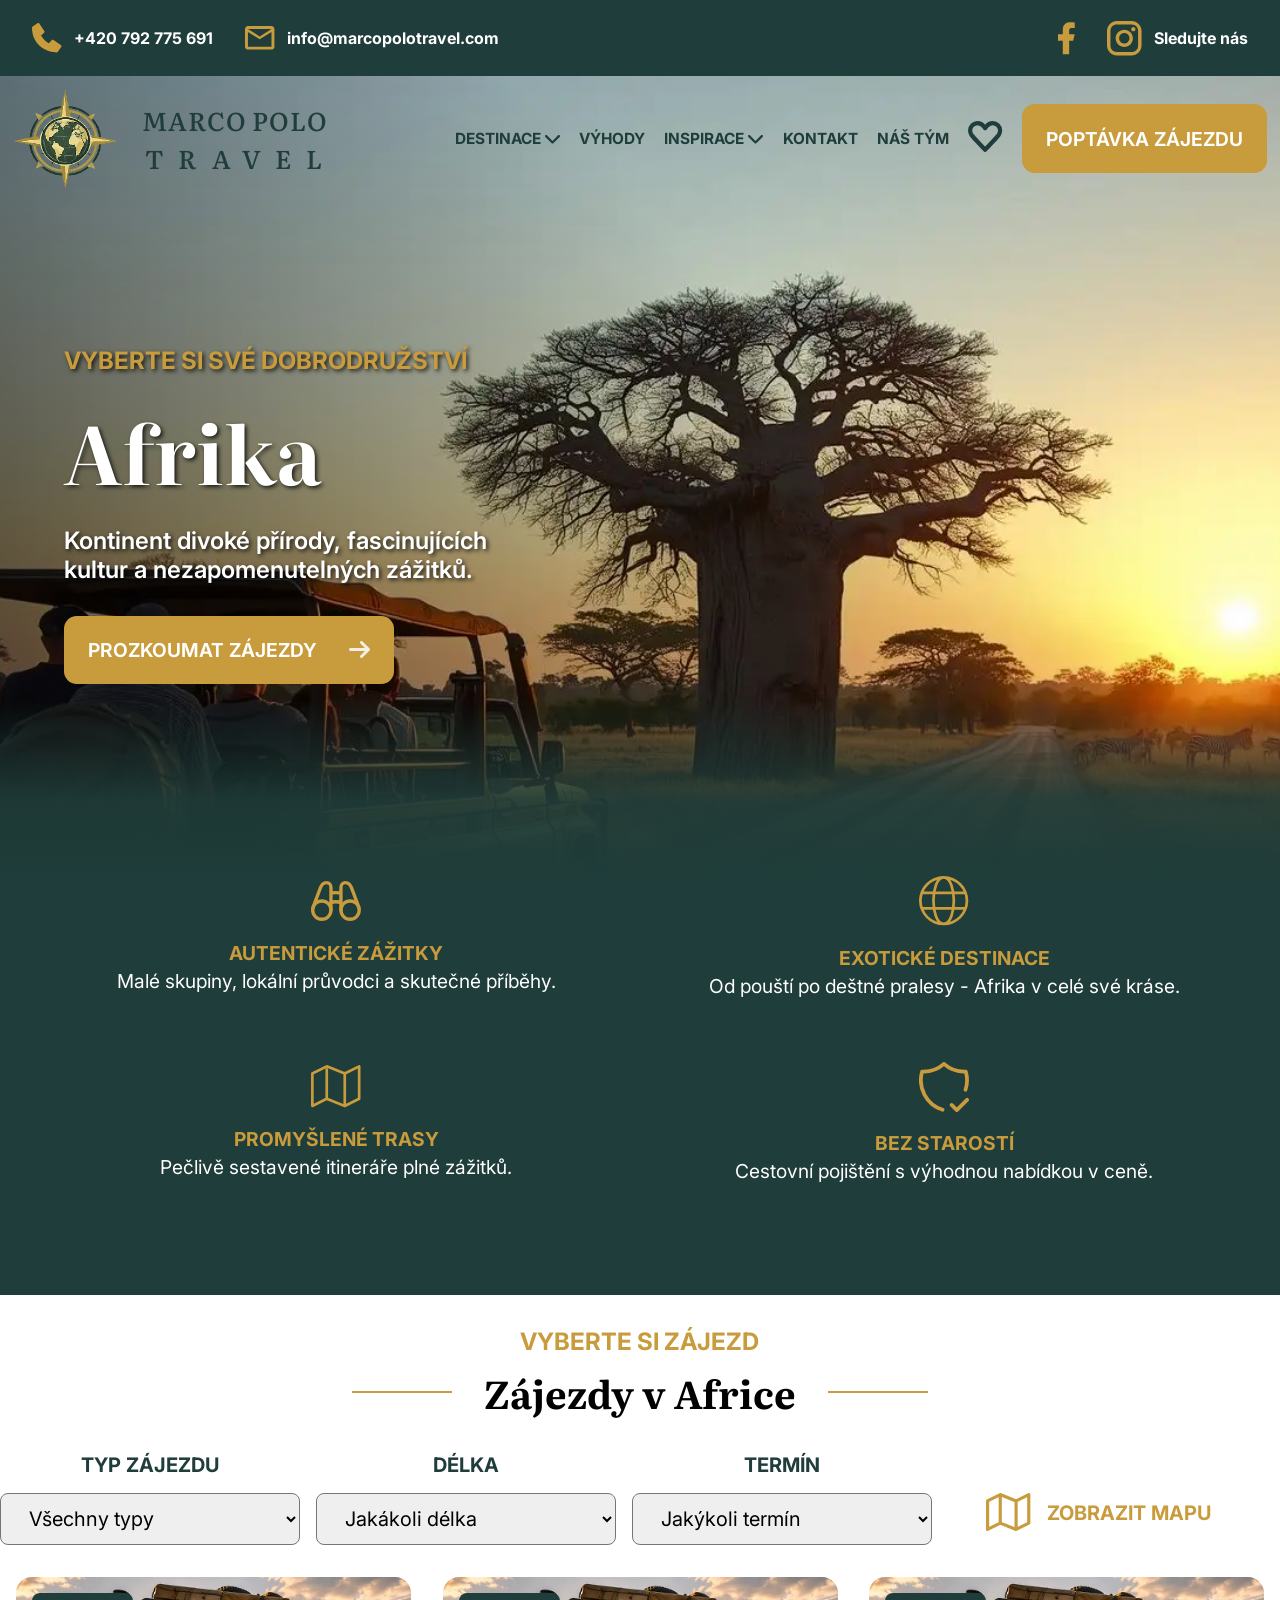
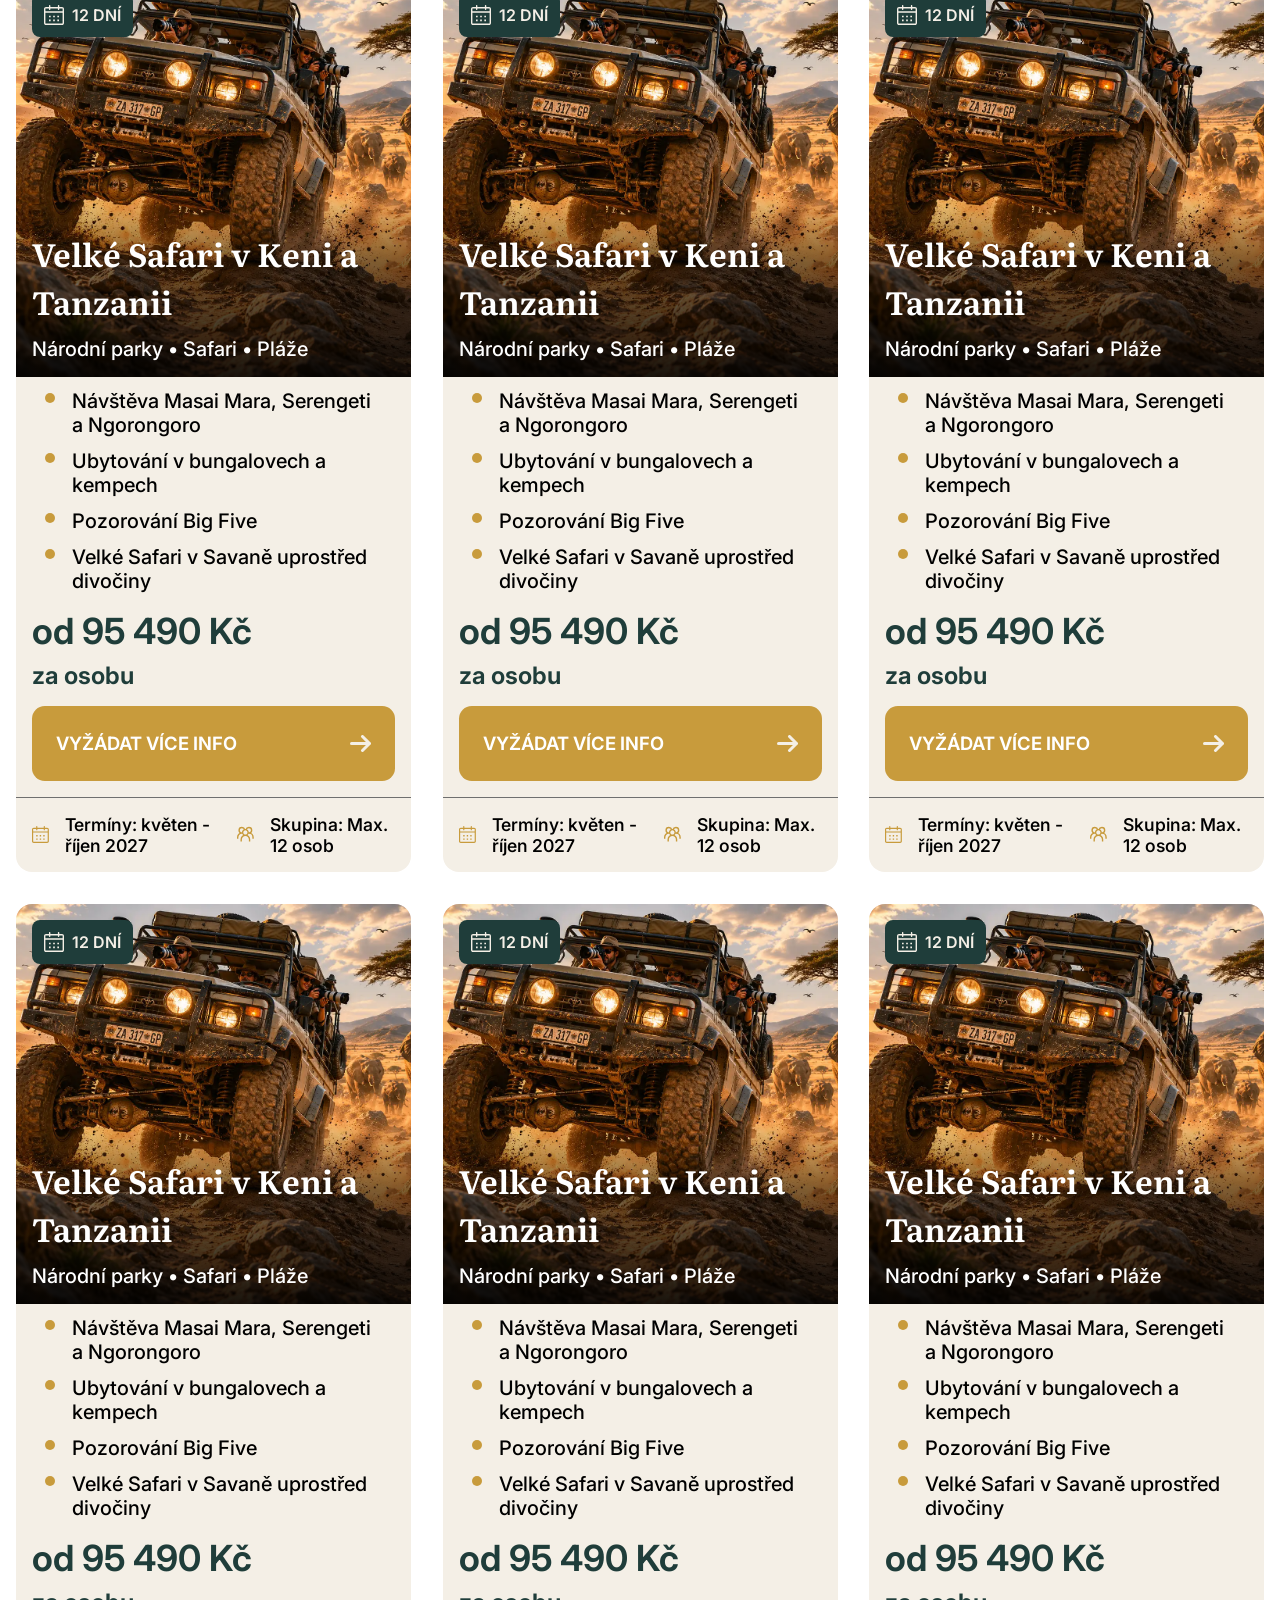
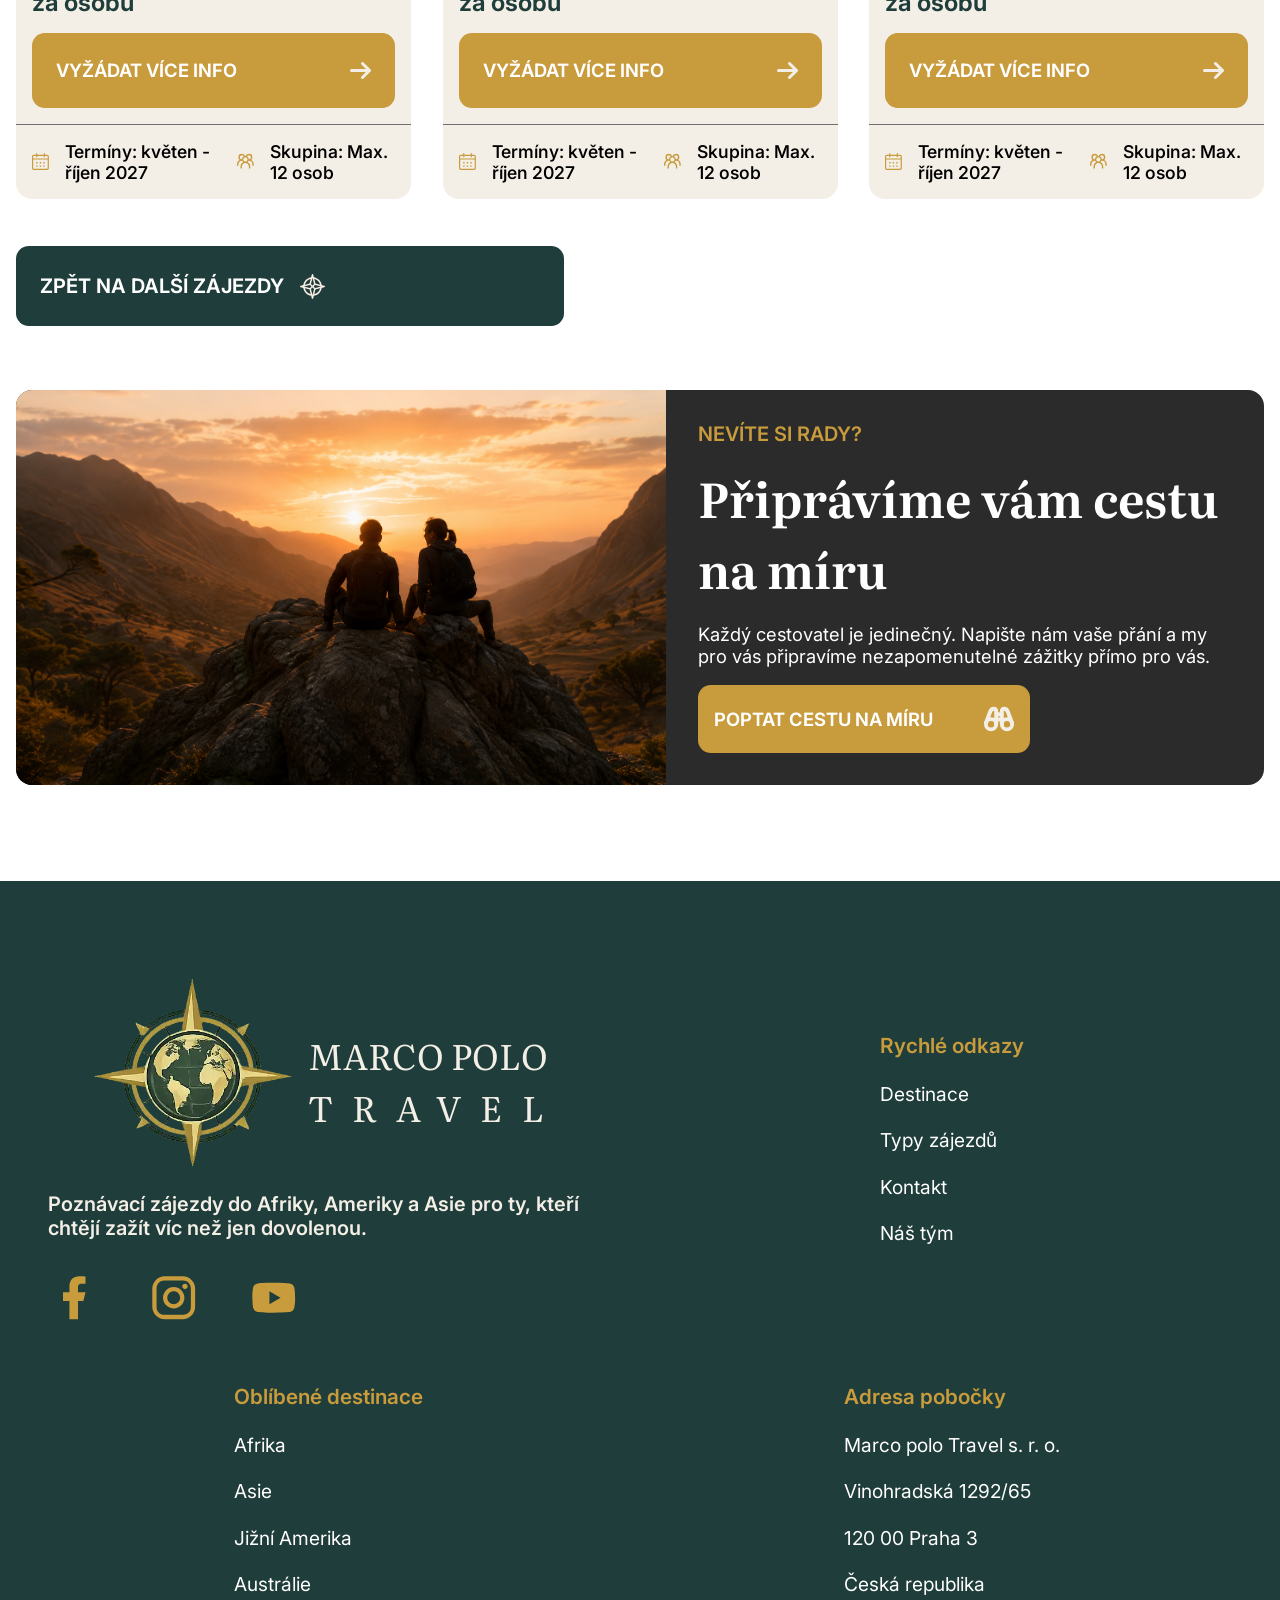
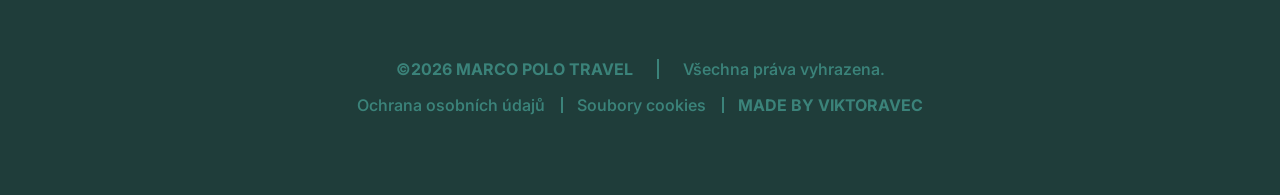
==== commit 6648c80b: "Africa Page Completed" ====
--- a/africa.html
+++ b/africa.html
@@ -524,7 +524,7 @@
                     </div>
                 </div>
             </div>
-            <a class="button button--back" href="#zajezdy">
+            <a class="button button--back" href="index.html#zajezdy">
                 <p>ZPĚT NA DALŠÍ ZÁJEZDY</p>
                 <svg width="25" height="auto" viewBox="0 0 24 24" fill="none" xmlns="http://www.w3.org/2000/svg">
                     <mask id="path-1-inside-1_286_83" fill="white">
@@ -545,7 +545,7 @@
                     <p class="info__text">Každý cestovatel je jedinečný. Napište nám vaše přání a my pro vás připravíme nezapomenutelné zážitky přímo pro vás.</p>
                     <a class="button button--special" href="#zajezdy">
                         <p>POPTAT CESTU NA MÍRU</p>
-                        <svg width="24" height="24" viewBox="0 0 24 24" fill="none" xmlns="http://www.w3.org/2000/svg">
+                        <svg width="30" height="auto" viewBox="0 0 24 24" fill="none" xmlns="http://www.w3.org/2000/svg">
                             <path d="M18.375 20.25C20.6532 20.25 22.5 18.4032 22.5 16.125C22.5 13.8468 20.6532 12 18.375 12C16.0968 12 14.25 13.8468 14.25 16.125C14.25 18.4032 16.0968 20.25 18.375 20.25Z" stroke="#F4EFE6" stroke-width="3" stroke-linecap="round" stroke-linejoin="round"/>
                             <path d="M5.625 20.25C7.90317 20.25 9.75 18.4032 9.75 16.125C9.75 13.8468 7.90317 12 5.625 12C3.34683 12 1.5 13.8468 1.5 16.125C1.5 18.4032 3.34683 20.25 5.625 20.25Z" stroke="#F4EFE6" stroke-width="3" stroke-linecap="round" stroke-linejoin="round"/>
                             <path d="M9.75 16.125V6C9.75 4.75781 9 3.75 7.6875 3.75C6.04687 3.75 5.50781 4.75781 5.01562 6C5.01562 6 2.74219 11.9922 1.6875 14.8828M9.75 8.625C9.75 8.625 10.5234 8.25 12 8.25C13.4766 8.25 14.25 8.625 14.25 8.625M9.75 12.75C9.75 12.75 10.5234 12.375 12 12.375C13.4766 12.375 14.25 12.75 14.25 12.75M14.25 16.125V6C14.25 4.75781 15 3.75 16.3125 3.75C17.9531 3.75 18.4922 4.75781 18.9844 6C18.9844 6 21.2578 11.9922 22.3125 14.8828" stroke="#F4EFE6" stroke-width="3.168" stroke-linecap="round" stroke-linejoin="round"/>
--- a/style/style_trips.css
+++ b/style/style_trips.css
@@ -809,6 +809,9 @@
 /*na miru*/
     .prepare {
         padding: 1rem;
+        max-width: 1700px;
+        width: calc(100%- 2rem);
+        justify-self: center;
     }
     .card__img {
         background-image: url("../images/rock_peple.png");
@@ -817,22 +820,16 @@
         background-repeat: no-repeat;
         height: 300px;
     }
-    .prepare__card {
-        overflow: hidden;
-        background-color: var(--dark_charcoal);
-        border-radius: 1rem;
-        display: flex;
-        flex-direction: column;
-    }
     .card__info {
-        padding: 1rem;
+        padding: clamp(1rem, 4vw, 2rem);
+
     }
     .info__top {
         color: var(--sunset_gold);
         font-family: var(--inter);
         font-weight: 600;
         margin: 0;
-        font-size: clamp(1rem, 4vw, 1.5rem);
+        font-size: clamp(1rem, 4vw, 1.25rem);
     }
     .info__main {
         font-family: var(--literata);
@@ -846,7 +843,7 @@
         color: var(--pure_white);
         font-family: var(--inter);
         font-weight: 400;
-        font-size: clamp(1rem, 4vw, 1.5rem);
+        font-size: clamp(1rem, 4vw, 1.15rem);
     }
     .button--back {
         display: flex;
@@ -870,17 +867,16 @@
     .button--special {
         display: flex;
         padding: .3rem 1rem;
-        justify-self: center;
         justify-content: space-between;
         gap: .5rem;
         background-color: var(--sunset_gold);
         color: var(--pure_white);
         font-family: var(--inter);
         font-weight: 650;
-        font-size: clamp(.8rem, 4vw, 1.5rem);
-        text-decoration: none;
-        align-items: center;
-        max-width: 500px;
+        font-size: clamp(.8rem, 4vw, 1.15rem);
+        text-decoration: none;
+        align-items: center;
+        max-width: 300px;
         width: calc(100% - 2rem);
         border-radius: .8rem;
     }
@@ -898,6 +894,25 @@
 }
 .prepare__card:hover {
   box-shadow: 0 0 30px 10px var(--deep_safari);
+}
+
+@media (min-width: 1200px) {
+    .prepare__card {
+        flex-direction: row;
+    }
+        .card__img {
+        min-width: 650px;
+    }
+
+    .card__img {
+        width: 50%;
+        height: auto;
+        min-height: 100%;
+    }
+
+    .card__info {
+        width: 50%;
+    }
 }
 
 /*footer*/
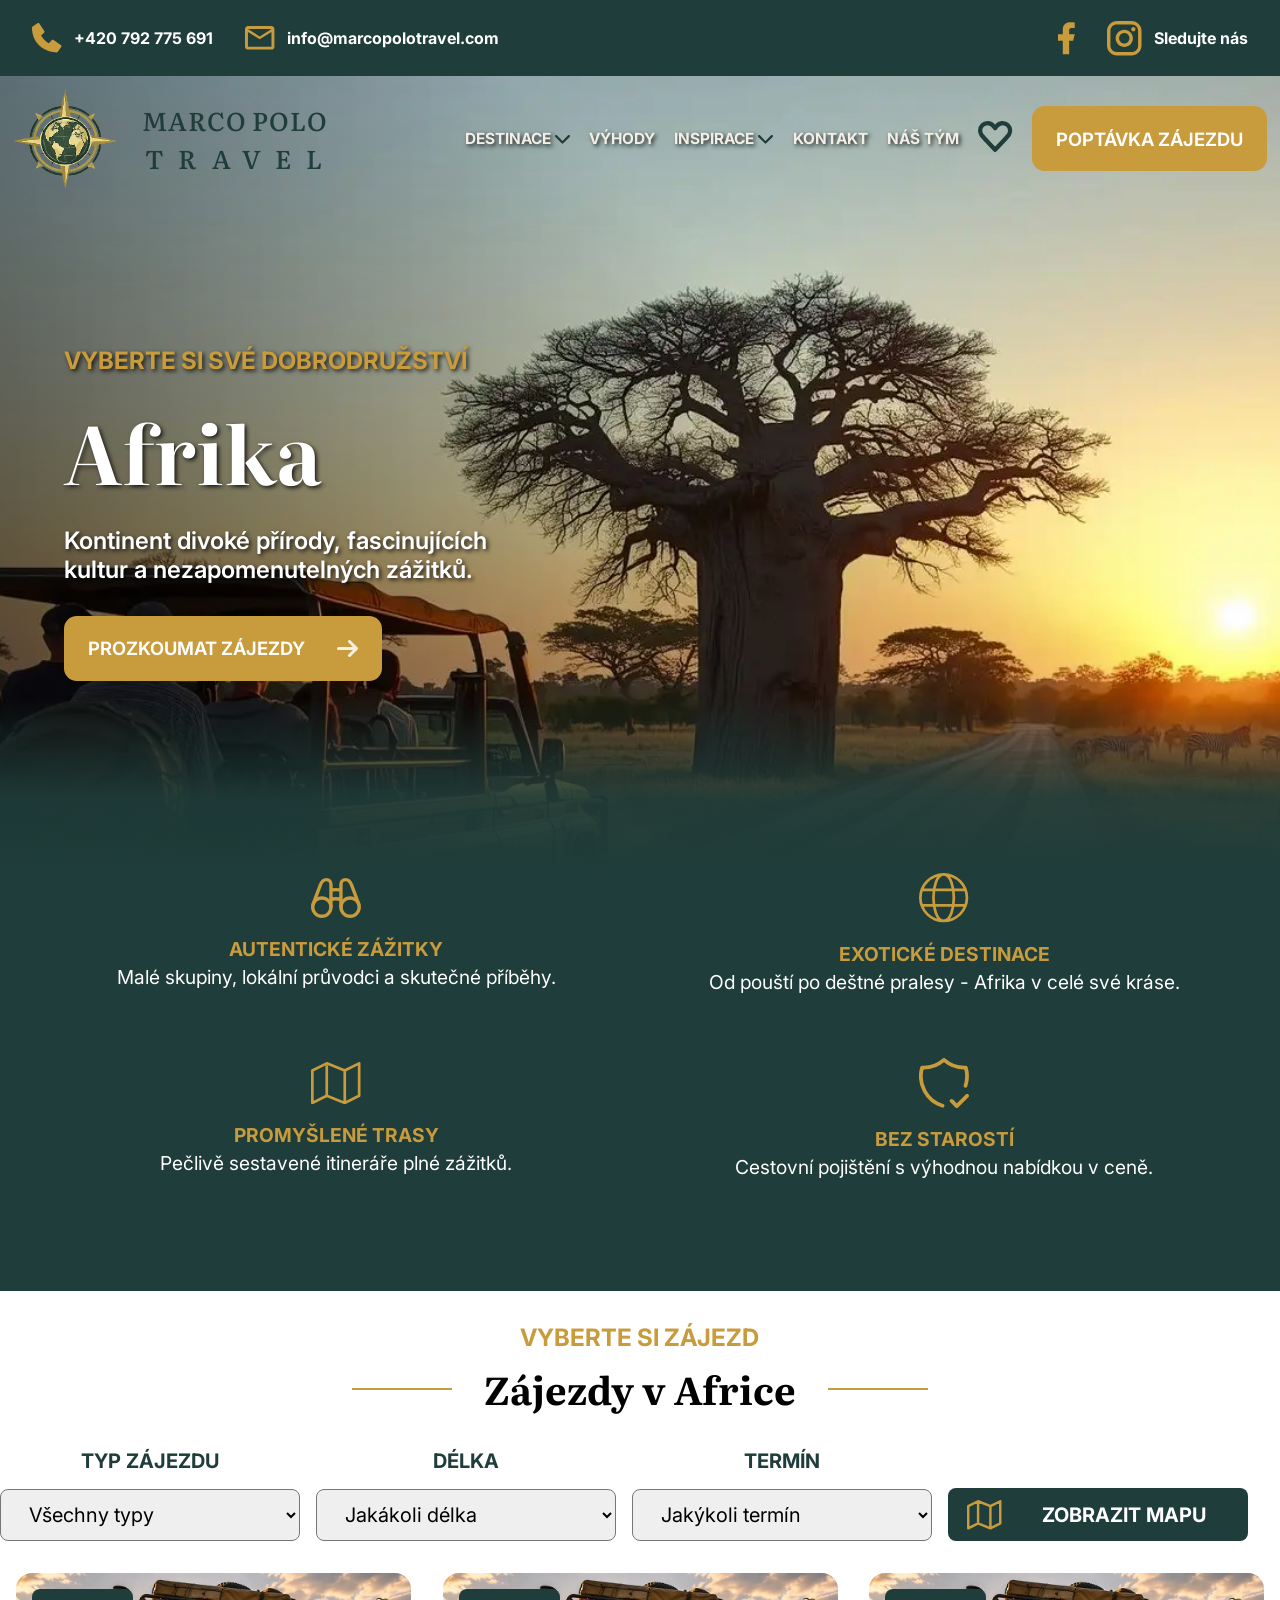
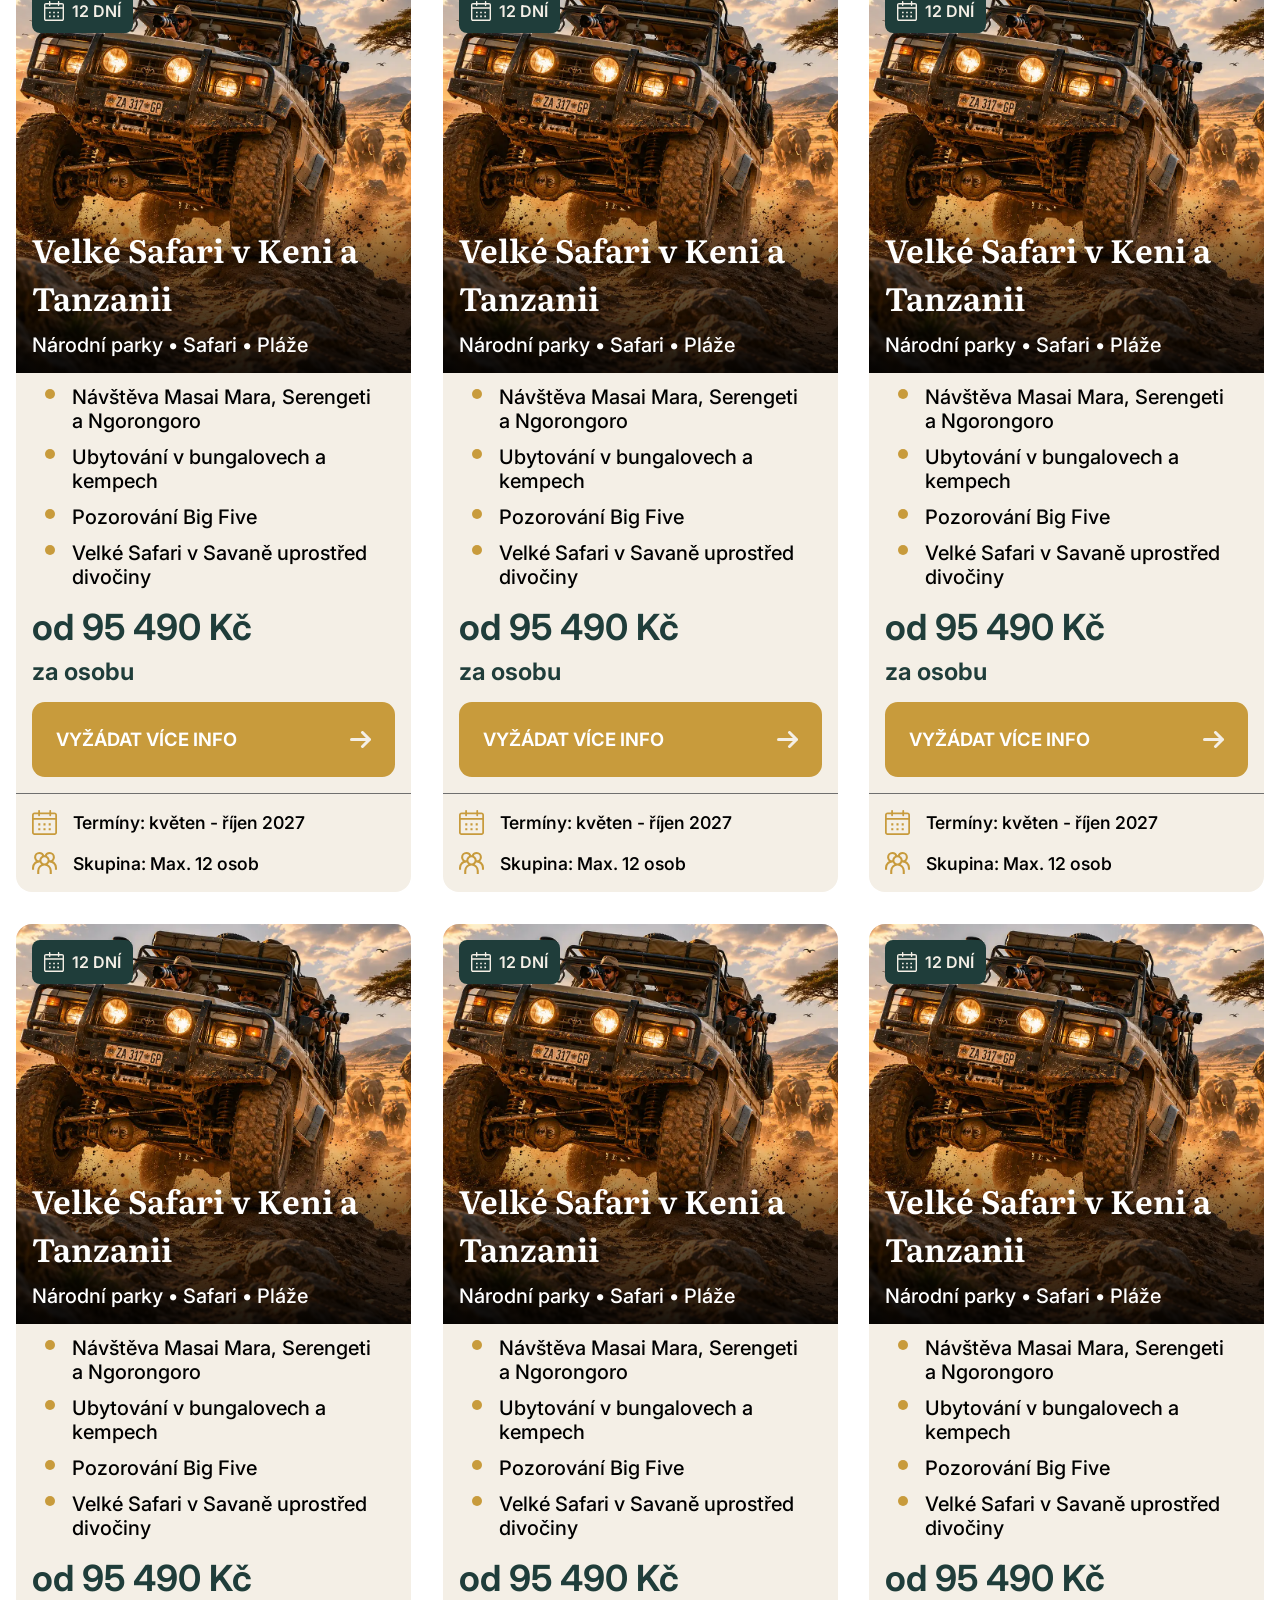
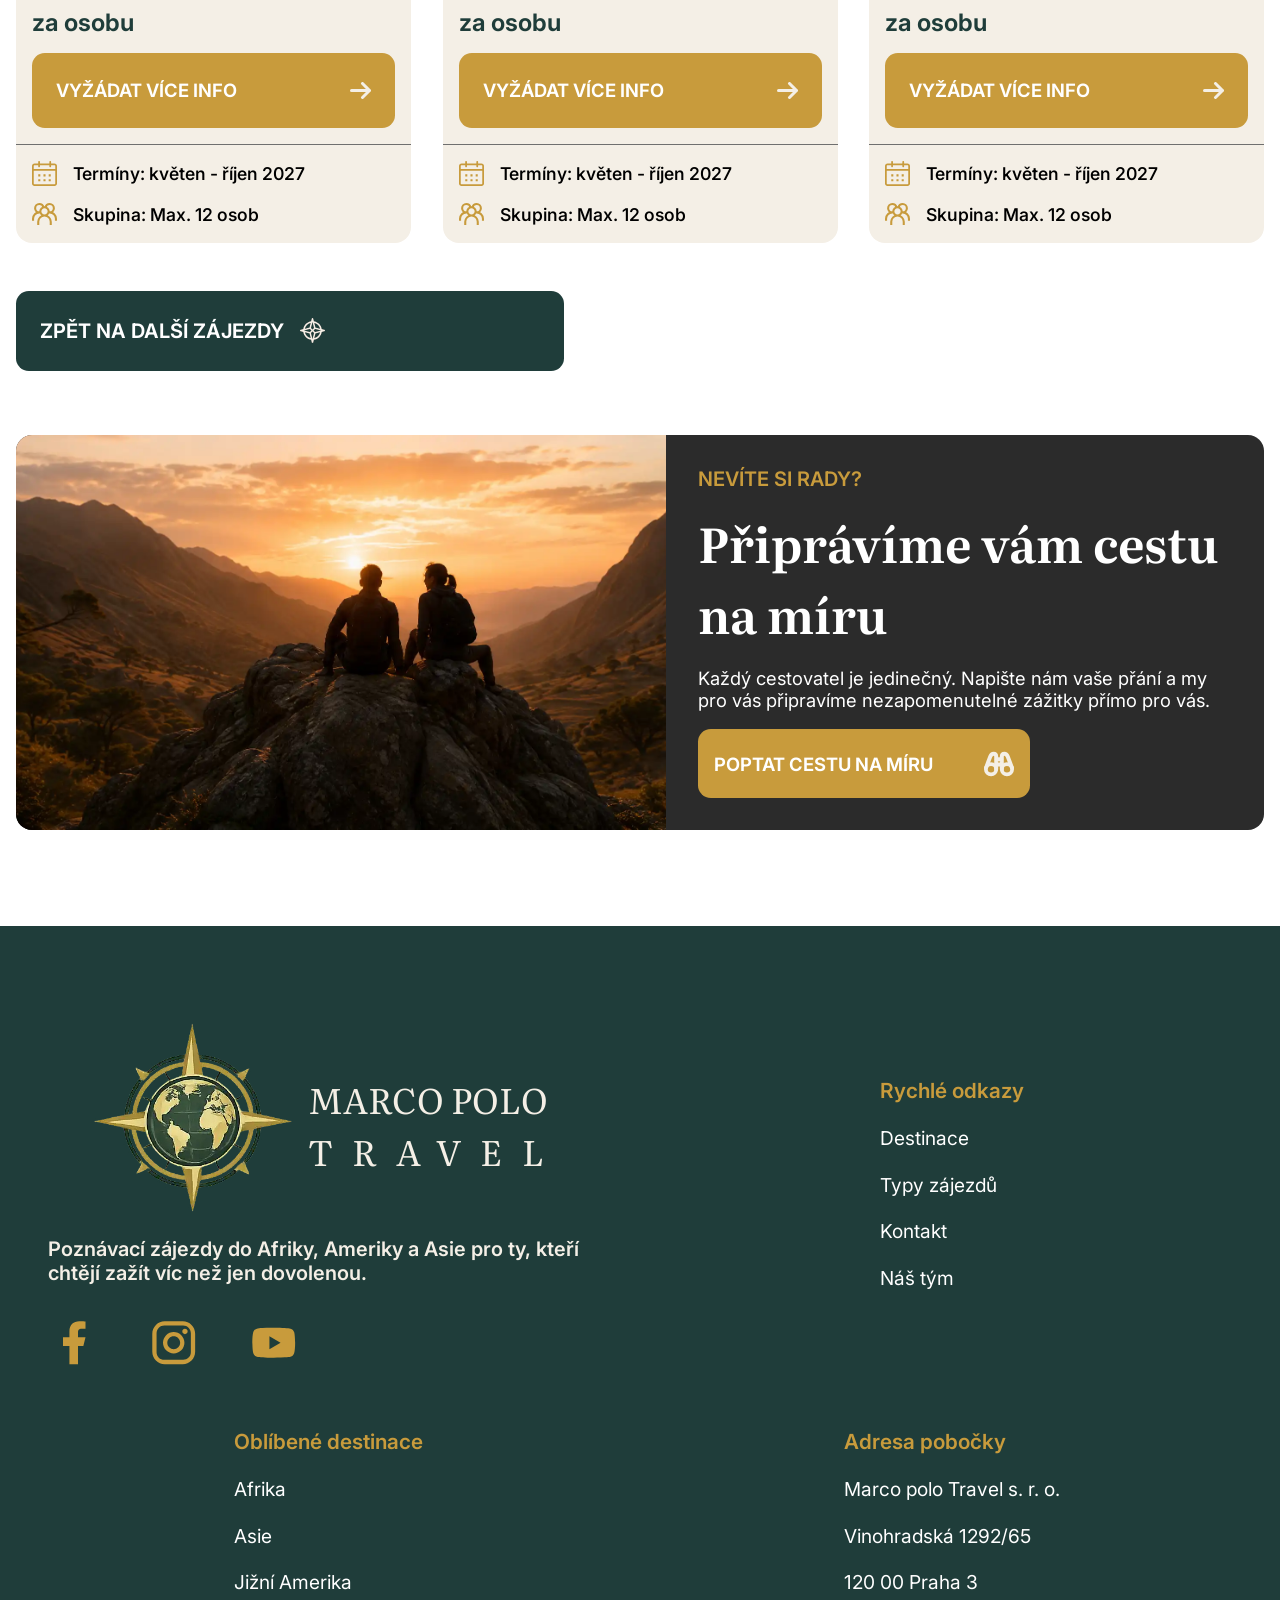
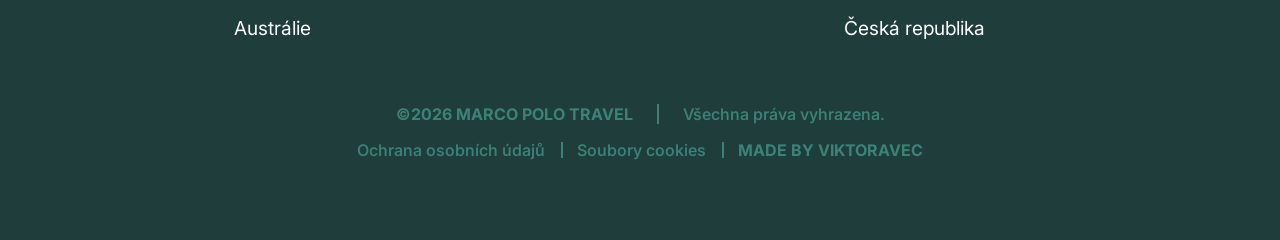
==== commit f033b3bb: "Favicon Update + Fix" ====
--- a/africa.html
+++ b/africa.html
@@ -4,8 +4,12 @@
     <meta charset="UTF-8">
     <meta name="viewport" content="width=device-width, initial-scale=1.0">
     <link rel="stylesheet" href="style/style_trips.css">
-    <link rel="icon" href="images/company_logo.webp">
-    <title>Marco Polo Travel</title>
+    <link rel="icon" type="image/png" href="/images/favicon/favicon-96x96.png" sizes="96x96" />
+    <link rel="icon" type="image/svg+xml" href="/images/favicon/favicon.svg" />
+    <link rel="shortcut icon" href="/images/favicon/favicon.ico" />
+    <link rel="apple-touch-icon" sizes="180x180" href="/images/favicon/apple-touch-icon.png" />
+    <link rel="manifest" href="/site.webmanifest"/>
+    <title>Zájezdy v Africe</title>
 </head>
 <body>
     <header>
@@ -40,7 +44,7 @@
             </div>
         </div>
 
-        <section class="header header--main">
+        <section class="header header--africa">
             <div class="header__nav">
                 <a class="nav__logo" href="index.html">
                     <img class="logo__graphic" src="images/company_logo.webp" alt="logo">
@@ -176,49 +180,43 @@
                  </div>
             </section>
             <section class="continents__filters">
-
                 <div class="filter__component">
-                                    <label class="filters__name" for="country">TYP ZÁJEZDU</label>
-                <select class="filters__item" id="country" name="country">
-                    <option value="">Všechny typy</option>
-                    <option value="cz">Poznávací</option>
-                    <option value="sk">Dobrodružné</option>
-                    <option value="pl">Relaxační</option>
-                </select>
-                </div>
-
-            
+                    <label class="filters__name" for="country">TYP ZÁJEZDU</label>
+                    <select class="filters__item" id="country" name="country">
+                        <option value="all">Všechny typy</option>
+                        <option value="explore">Poznávací</option>
+                        <option value="advent">Dobrodružné</option>
+                        <option value="relax">Relaxační</option>
+                        <option value="road">Rodatrip</option>
+                    </select>
+                </div>
                 <div class="filter__component">
-                                <label class="filters__name" for="country">DÉLKA</label>
-            <select class="filters__item" id="country" name="country">
-              <option value="">Jakákoli délka</option>
-              <option value="cz">1 Týden</option>
-              <option value="sk">2 Týdny</option>
-              <option value="pl">1 Měsíc</option>
-            </select>
-                </div>
-
-
+                    <label class="filters__name" for="country">DÉLKA</label>
+                    <select class="filters__item" id="country" name="country">
+                        <option value="">Jakákoli délka</option>
+                        <option value="one">1 Týden</option>
+                        <option value="two">2 Týdny</option>
+                        <option value="three">3 Týdny</option>
+                        <option value="longest">1 Měsíc</option>
+                    </select>
+                </div>
                 <div class="filter__component">
-                                <label class="filters__name" for="country">TERMÍN</label>
-            <select class="filters__item" id="country" name="country">
-              <option value="">Jakýkoli termín</option>
-              <option value="cz">Duben až červen</option>
-              <option value="sk">Červenec až září</option>
-              <option value="pl">Říjen až listopad</option>
-            </select>
-                            </div>
-                                        <a class="show__map" target="_blank" href="https://www.google.com/maps/@37.5940025,26.6023799,10105498m/data=!3m1!1e3?entry=ttu&g_ep=EgoyMDI2MDYwMy4xIKXMDSoASAFQAw%3D%3D">
-                <svg width="45" height="39" viewBox="0 0 45 39" fill="none" xmlns="http://www.w3.org/2000/svg">
-                    <path d="M30.096 34.848V6.33598M14.256 31.68V3.16798M1.58398 7.91998L14.256 1.58398L30.096 7.91998L42.768 1.58398V30.096L30.096 36.432L14.256 30.096L1.58398 36.432V7.91998Z" stroke="#C89B3C" stroke-width="3.168" stroke-linejoin="round"/>
-                </svg>
-                <p>ZOBRAZIT MAPU</p>
-            </a>
+                    <label class="filters__name" for="country">TERMÍN</label>
+                    <select class="filters__item" id="country" name="country">
+                      <option value="none">Jakýkoli termín</option>
+                      <option value="zima">Prosinec až leden</option>
+                      <option value="jaro">Duben až červen</option>
+                      <option value="leto">Červenec až září</option>
+                      <option value="podzim">Říjen až listopad</option>
+                    </select>
+                </div>
+                <a class="show__map" target="_blank" href="https://www.google.com/maps/@0.9492508,15.9522931,10981405m/data=!3m1!1e3?entry=ttu&g_ep=EgoyMDI2MDYwOS4wIKXMDSoASAFQAw%3D%3D">
+                    <svg width="35" height="auto" viewBox="0 0 45 39" fill="none" xmlns="http://www.w3.org/2000/svg">
+                        <path d="M30.096 34.848V6.33598M14.256 31.68V3.16798M1.58398 7.91998L14.256 1.58398L30.096 7.91998L42.768 1.58398V30.096L30.096 36.432L14.256 30.096L1.58398 36.432V7.91998Z" stroke="#C89B3C" stroke-width="3.168" stroke-linejoin="round"/>
+                    </svg>
+                    <p>ZOBRAZIT MAPU</p>
+                </a>
             </section>
-
-
-
-
         </section>
 
         <section class="trips">
@@ -632,4 +630,6 @@
         });
     </script>
 </body>
+
+
 </html>
--- a/style/style_trips.css
+++ b/style/style_trips.css
@@ -34,7 +34,7 @@
 }
 
 @layer layout {
-    .header--main {
+    .header--africa {
         background-image: linear-gradient(
             to bottom left,
             rgba(0, 0, 0, 0) 30%,
@@ -44,6 +44,36 @@
         background-position: center bottom;
         background-repeat: no-repeat;
     }
+    .header--america {
+        background-image: linear-gradient(
+            to bottom left,
+            rgba(0, 0, 0, 0) 30%,
+            rgba(0, 0, 0, 0.9)
+        ),url("../images/peru_city.webp");
+        background-size: cover;
+        background-position: center bottom;
+        background-repeat: no-repeat;
+    }
+    .header--asie {
+        background-image: linear-gradient(
+        to bottom left,
+            rgba(0, 0, 0, 0) 30%,
+            rgba(0, 0, 0, 0.9)
+        ),url("../images/temple_forest3.webp");
+        background-size: cover;
+        background-position: center bottom;
+        background-repeat: no-repeat;
+    }
+    .header--australie {
+        background-image: linear-gradient(
+        to bottom left,
+            rgba(0, 0, 0, 0) 30%,
+            rgba(0, 0, 0, 0.9)
+        ),url("../images/kangaroo.webp");
+        background-size: cover;
+        background-position: center bottom;
+        background-repeat: no-repeat;
+    }
 
 /*nahore prouzek zeleny*/
     .header__strip {
@@ -91,7 +121,7 @@
         text-decoration: none;
         padding: 1vw;
     }
-    @media(min-width: 1050px) {
+    @media(min-width: 1075px) {
         .header__nav {
             padding: 1vw;
         }
@@ -109,6 +139,16 @@
         color: var(--deep_safari);
         font-weight: 500;
     }
+    .logo__text--america {
+        display: flex;
+        text-shadow: 2px 2px 4px rgba(0, 0, 0, 0.8);
+        flex-direction: column;
+        justify-content: center;
+        align-items: center;
+        text-align: center;
+        color: var(--sand_beige);
+        font-weight: 500;
+    }
     .text__up {
         font-family: var(--literata);
         font-size: clamp(1.25rem, 2vw, 1.75rem);
@@ -147,7 +187,8 @@
     }
     .li__link {
         text-decoration: none;
-        color: var(--deep_safari);
+        color: var(--sand_beige);
+        text-shadow: 2px 2px 4px rgba(0, 0, 0, 0.8);
     }
     .li__link:hover {
         text-decoration: none;
@@ -155,7 +196,7 @@
     }
     .li__link:hover svg path {
         fill: var(--deep_safari_hover);
-    }
+    };
     .menu__fav svg path {
         width: auto;
         height: clamp(15px, 2vw, 35px);
@@ -175,7 +216,7 @@
     }
     .hamburger {
         width: 40px;
-        height: 30px;
+        height: 31px;
         display: flex;
         flex-direction: column;
         justify-content: space-between;
@@ -304,7 +345,7 @@
         color: var(--pure_white);
         font-family: var(--inter);
         font-weight: 650;
-        font-size: clamp(1rem, 2vw, 1.2rem);
+        font-size: clamp(1rem, 2vw, 1.15rem);
         text-decoration: none;
         align-items: center;
         border-radius: .8rem;
@@ -361,7 +402,7 @@
             transparent 0%,
             color-mix(in srgb, var(--deep_safari) 90%, transparent) 100px,
             color-mix(in srgb, var(--deep_safari) 100%, transparent) 30%
-            );
+        );
     }
     .features__item {
         position: relative;
@@ -542,7 +583,7 @@
         align-items: center;
         padding: 1rem;
     }
-        .filters__name {
+    .filters__name {
         text-align: center;
         color: var(--deep_safari);
         font-family: var(--inter);
@@ -556,12 +597,12 @@
     @media(min-width: 700px) {
     .continents__filters {
         grid-template-columns: 1fr 1fr;
-                column-gap: 1rem;
-                align-items: end;
-                    padding: 0;
-    }
-        .filters__name {
-            margin: 1rem;
+        column-gap: 1rem;
+        align-items: end;
+        padding: 0;
+    }
+    .filters__name {
+        margin: 1rem;
     }
     }
 
@@ -585,15 +626,25 @@
     .show__map {
         display: flex;
         gap: 1rem;
-        text-decoration: none;
+        background-color: var(--deep_safari);
+        text-decoration: none;
+        justify-content: center;
+        width: 100%;
         align-items: center;
         justify-self: center;
         margin-top: 1rem;
+        max-width: 400px;
+        border-radius: .5rem;
+    }
+    .show__map:hover {
+        background-color: var(--deep_safari_hover);
     }
     .show__map p {
-        color: var(--sunset_gold);
+        padding: .9rem 1.5rem;
+        color: var(--pure_white);
         font-family: var(--inter);
         font-weight: 700;
+        margin: 0;
         font-size: clamp(1.2rem, 3vw, 1.25rem);
     }
     @media(min-width: 1200px) {
@@ -638,6 +689,33 @@
         transform: scale(1);
         transition: transform 1s ease;
     }
+    .item__bg--america {
+        position: absolute;
+        inset: 0;
+        background-image: url("../images/peru_city2.webp");
+        background-size: cover;
+        background-position: center;
+        transform: scale(1);
+        transition: transform 1s ease;
+    }
+    .item__bg--asie {
+        position: absolute;
+        inset: 0;
+        background-image: url("../images/asia_temple.webp");
+        background-size: cover;
+        background-position: center;
+        transform: scale(1);
+        transition: transform 1s ease;
+    }
+    .item__bg--australie {
+        position: absolute;
+        inset: 0;
+        background-image: url("../images/trabant.webp");
+        background-size: cover;
+        background-position: center;
+        transform: scale(1);
+        transition: transform 1s ease; 
+    }
     .item__image:hover .item__bg {
         transform: scale(1.15);
     }
@@ -666,17 +744,16 @@
         display: flex;
         flex-direction: column;
         gap: .75rem;
-          background:
-    linear-gradient(
-      to top,
-      rgba(0, 0, 0, 0.9) 0%,
-      rgba(0, 0, 0, 0.5) 50%,
-      rgba(0, 0, 0, 0) 80%
-    ),
-    url("image.jpg");
-
-  background-size: cover;
-  background-position: center;
+        background:
+        linear-gradient(
+        to top,
+            rgba(0, 0, 0, 0.9) 0%,
+            rgba(0, 0, 0, 0.5) 50%,
+            rgba(0, 0, 0, 0) 80%
+            ),
+        url("image.jpg");
+        background-size: cover;
+        background-position: center;
     }
     .info__title {
         font-family: var(--literata);
@@ -694,7 +771,6 @@
     .item__description{
         display: flex;
         flex-direction: column;
-
     }
     .desc__ul {
         font-family: var(--inter);
@@ -719,29 +795,6 @@
     .item__main {
         display: flex;
         flex-direction: column;
-    }
-    @media(min-width: 600px) {
-    .item__main {
-        flex-direction: row;
-    }
-    }
-    @media(min-width: 800px) {
-    .item__main {
-        flex-direction: column;
-    }
-    }
-    @media(min-width: 1800px) {
-    .item__main {
-        flex-direction: row;
-    }
-    }
-    .item__person {
-        font-family: var(--inter);
-        color: var(--deep_safari);
-        font-size: 1.5rem;
-        font-weight: 650;
-        margin: 0;
-        padding-left: 1rem;
     }
     .button--more {
         display: flex;
@@ -762,6 +815,33 @@
     .button--more:hover {
         background-color: var(--sunset_gold_hover);
     }
+    @media(min-width: 600px) {
+    .item__main {
+        flex-direction: row;
+        justify-content: space-between;
+    }
+    }
+    @media(min-width: 800px) {
+    .item__main {
+        flex-direction: column;
+    }
+    }
+    @media(min-width: 1800px) {
+    .item__main {
+        flex-direction: row;
+    }
+    .button--more {
+        margin: 1rem 1rem 1rem 0;
+    }
+    }
+    .item__person {
+        font-family: var(--inter);
+        color: var(--deep_safari);
+        font-size: 1.5rem;
+        font-weight: 650;
+        margin: 0;
+        padding-left: 1rem;
+    }
     .item__date {
         border-top: 1px solid var(--soft_gray);
         display: flex;
@@ -775,6 +855,16 @@
         justify-content: space-between;
     }
     }
+    @media(min-width: 800px) {
+    .item__date {
+        flex-direction: column;
+    }
+    }
+    @media(min-width: 1800px) {
+    .item__date {
+        flex-direction: row;
+    }
+    }
     .date__detail {
         display: flex;
         align-items: center;
@@ -799,7 +889,7 @@
     .trips__grid {
         grid-template-columns: 1fr 1fr;
     }
-}
+    }
     @media(min-width: 1200px) {
     .trips__grid {
         grid-template-columns: 1fr 1fr 1fr;
@@ -809,12 +899,12 @@
 /*na miru*/
     .prepare {
         padding: 1rem;
-        max-width: 1700px;
+        max-width: 1725px;
         width: calc(100%- 2rem);
         justify-self: center;
     }
     .card__img {
-        background-image: url("../images/rock_peple.png");
+        background-image: url("../images/rock_peple.webp");
         background-size: cover;
         background-position: center;
         background-repeat: no-repeat;
@@ -883,37 +973,33 @@
     .button--special:hover {
         background-color: var(--sunset_gold_hover);
     }
-.prepare__card {
-  overflow: hidden;
-  background-color: var(--dark_charcoal);
-  border-radius: 1rem;
-  display: flex;
-  flex-direction: column;
-
-  transition: box-shadow 0.4s ease;
-}
-.prepare__card:hover {
-  box-shadow: 0 0 30px 10px var(--deep_safari);
-}
-
-@media (min-width: 1200px) {
     .prepare__card {
-        flex-direction: row;
-    }
+        overflow: hidden;
+        background-color: var(--dark_charcoal);
+        border-radius: 1rem;
+        display: flex;
+        flex-direction: column;
+        transition: box-shadow 0.4s ease;
+    }
+    .prepare__card:hover {
+        box-shadow: 0 0 30px 10px var(--deep_safari);
+    }
+    @media (min-width: 1200px) {
+        .prepare__card {
+            flex-direction: row;
+        }
         .card__img {
-        min-width: 650px;
-    }
-
-    .card__img {
-        width: 50%;
-        height: auto;
-        min-height: 100%;
-    }
-
-    .card__info {
-        width: 50%;
-    }
-}
+            min-width: 650px;
+        }
+        .card__img {
+            width: 50%;
+            height: auto;
+            min-height: 100%;
+        }
+        .card__info {
+            width: 50%;
+        }
+    }
 
 /*footer*/
     .footer {
@@ -1138,4 +1224,7 @@
     }
 
     
+
+
+
 }
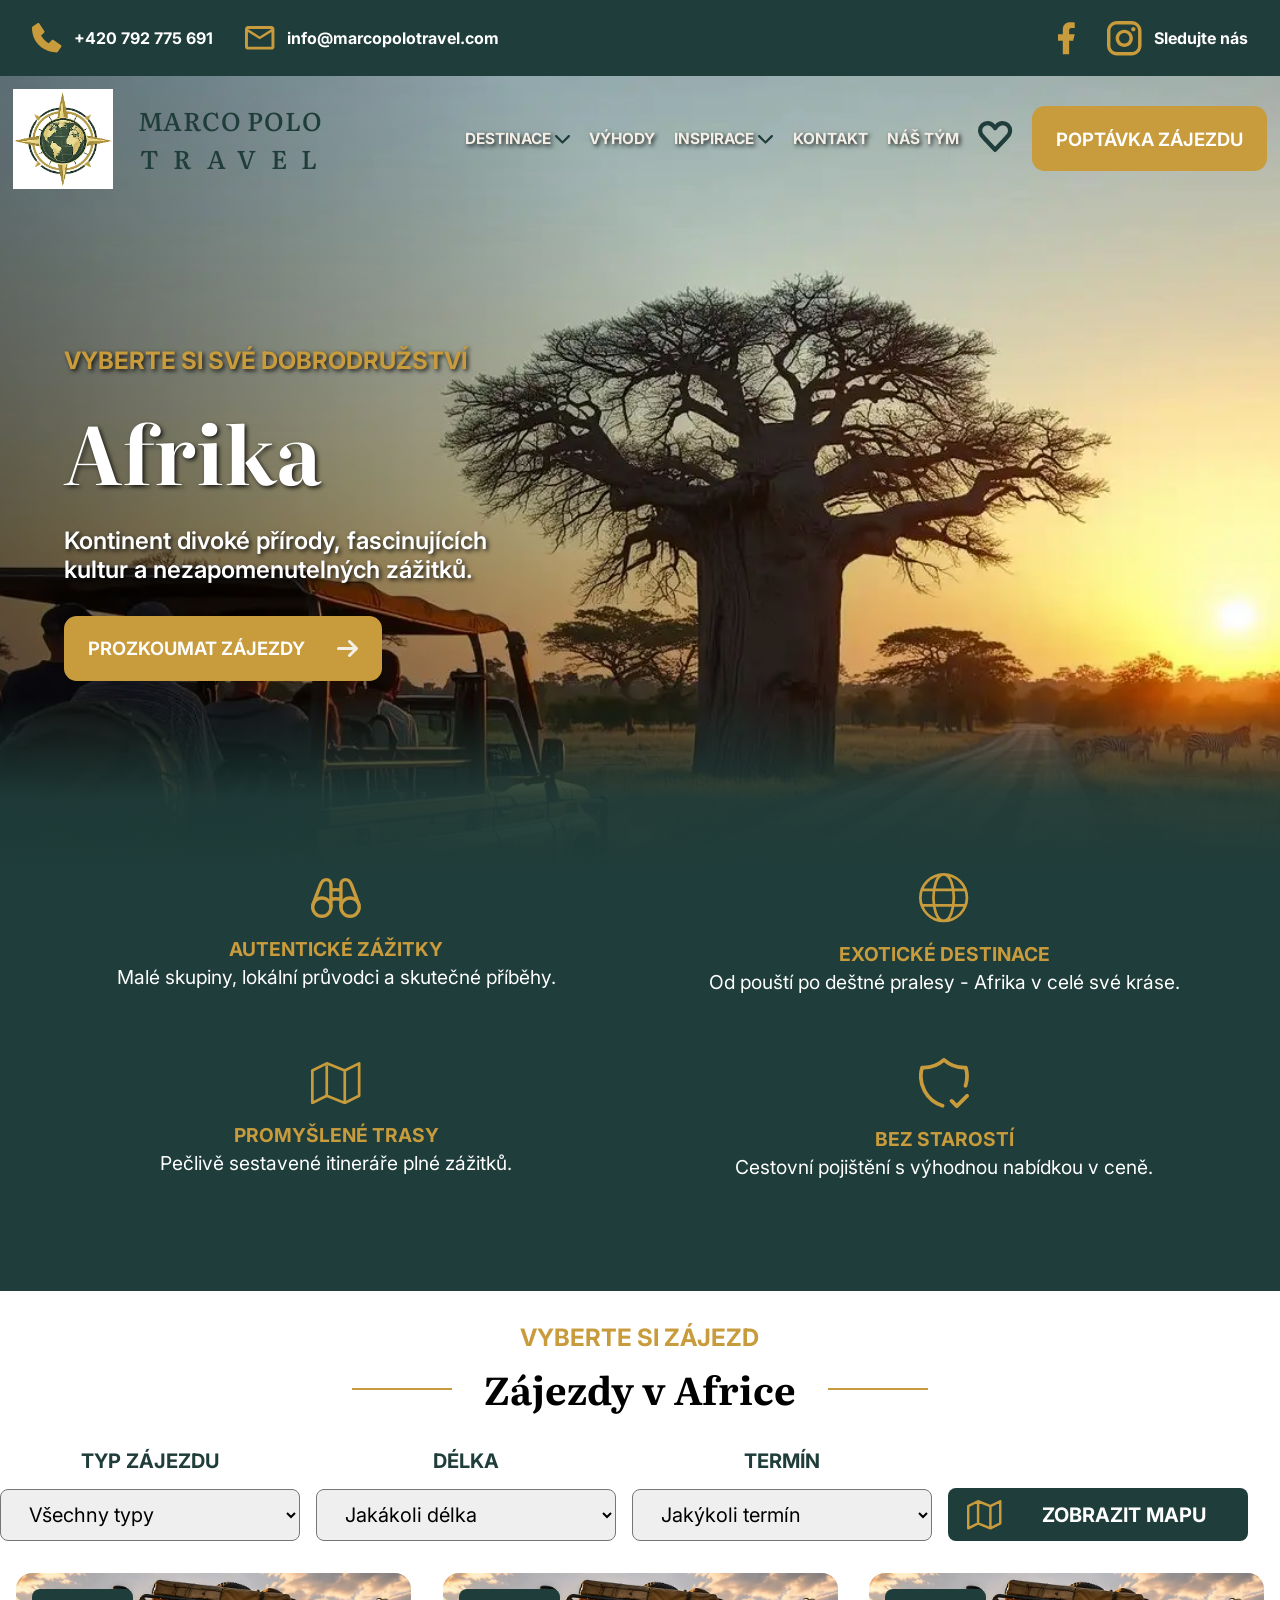
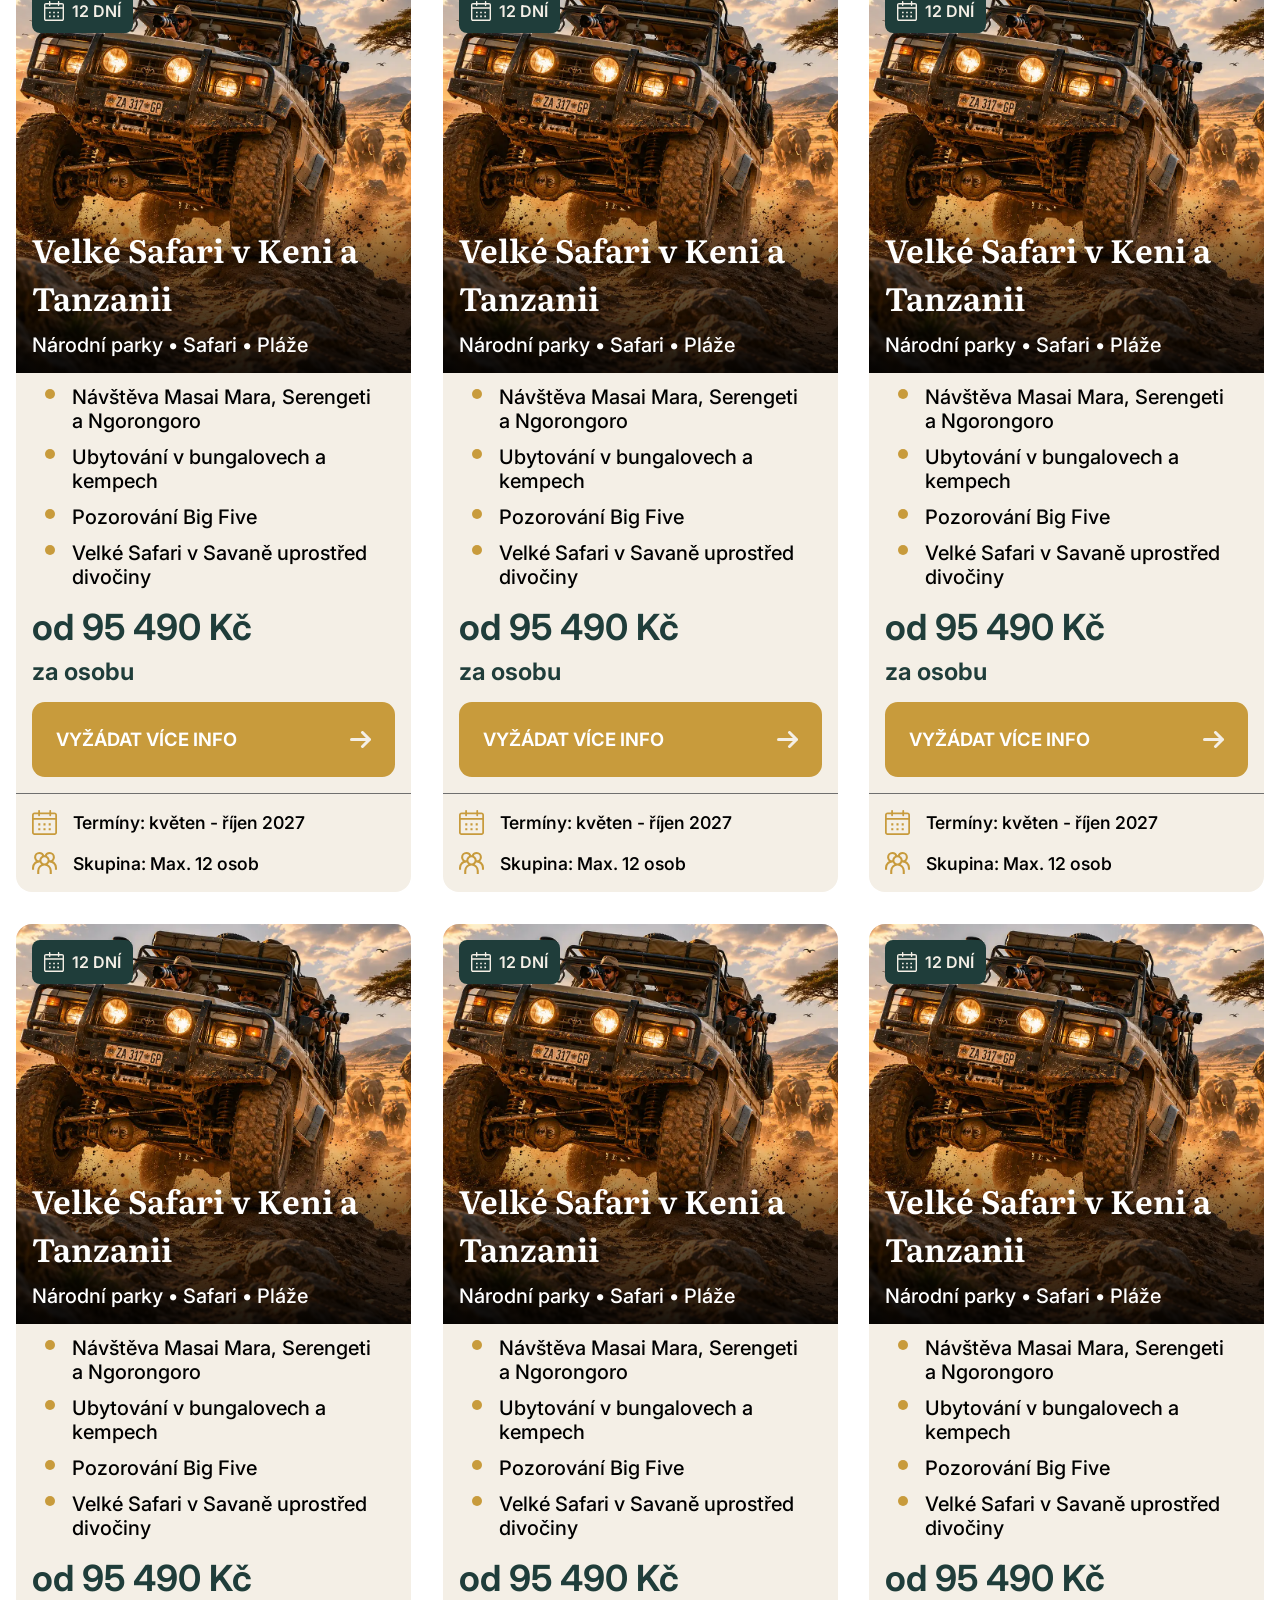
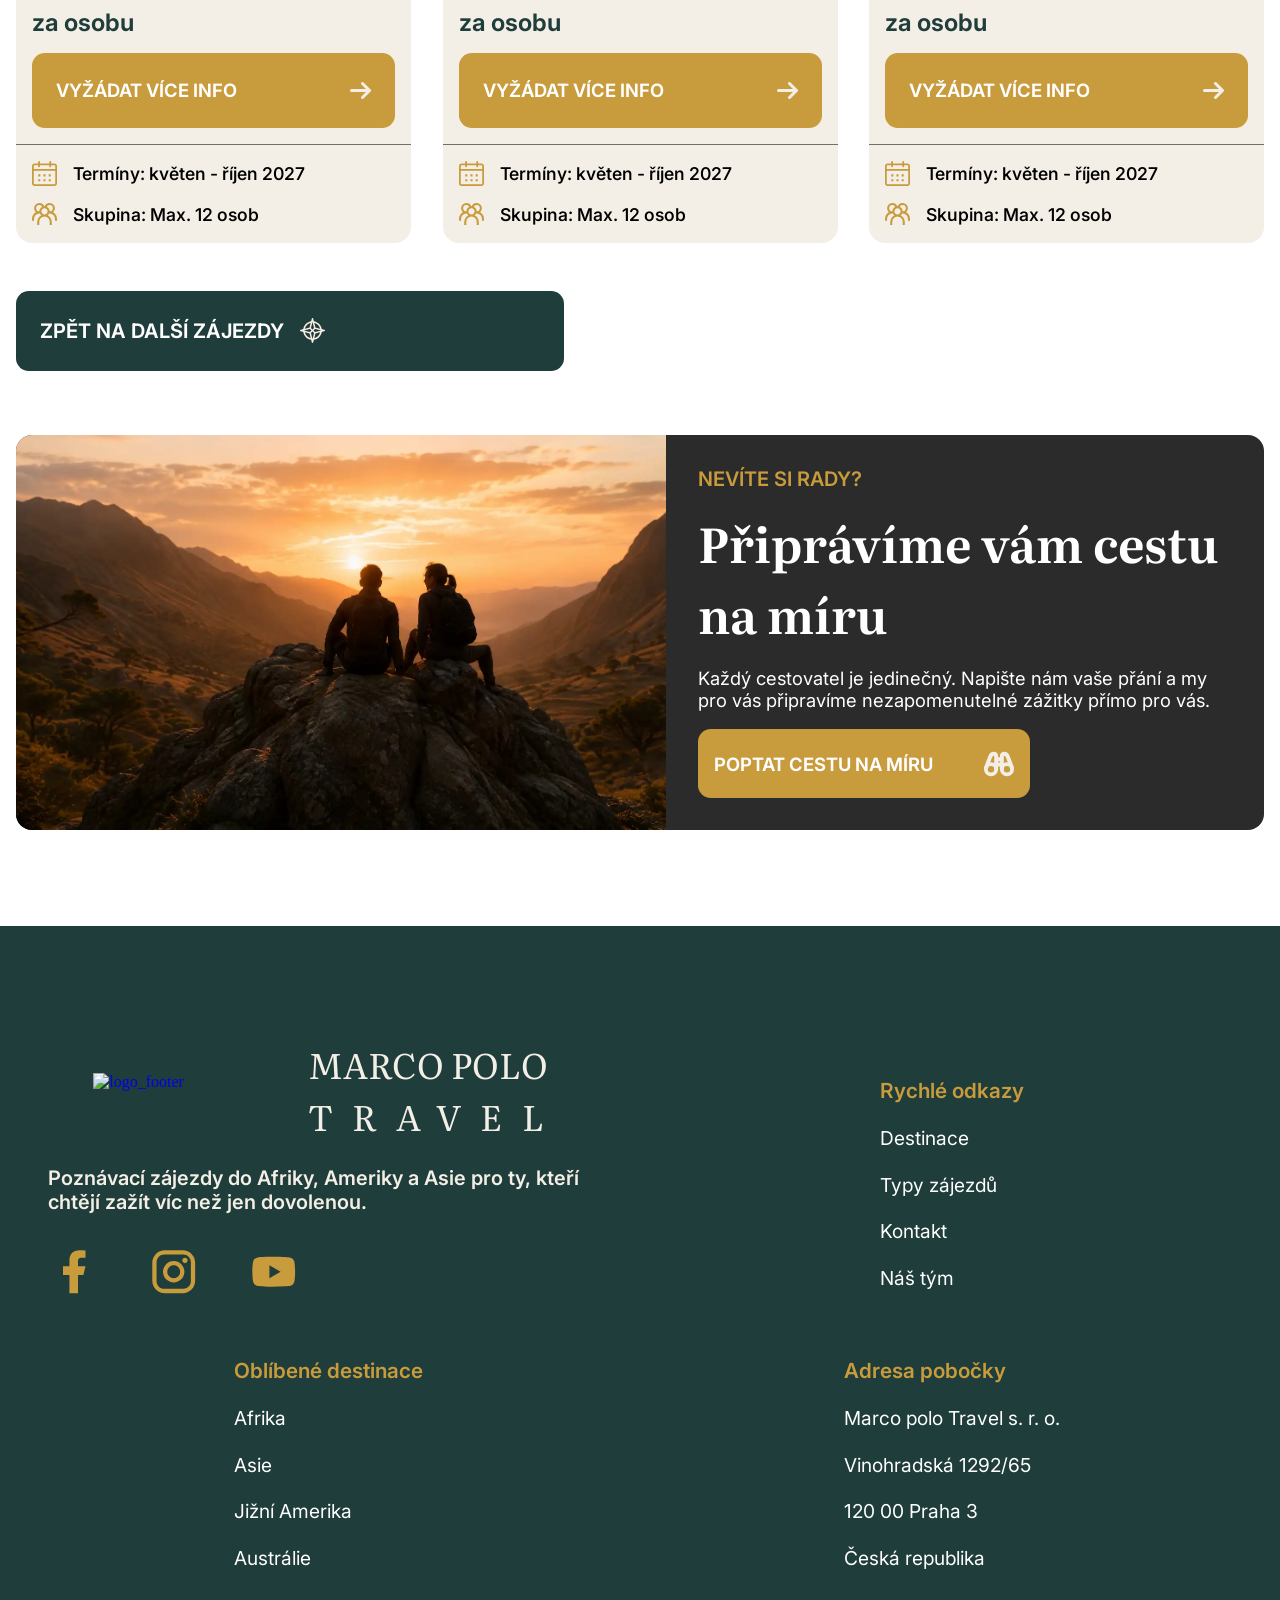
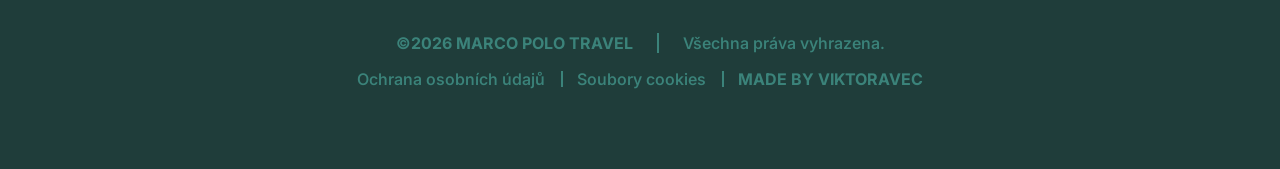
==== commit 4c491db4: "Logo Main Fixed" ====
--- a/africa.html
+++ b/africa.html
@@ -47,7 +47,7 @@
         <section class="header header--africa">
             <div class="header__nav">
                 <a class="nav__logo" href="index.html">
-                    <img class="logo__graphic" src="images/company_logo.webp" alt="logo">
+                    <img class="logo__graphic" src="images/favicon/favicon.svg" alt="logo">
                     <div class="logo__text">
                         <p class="text__up">MARCO POLO</p>
                         <p class="text__bottom">TRAVEL</p>
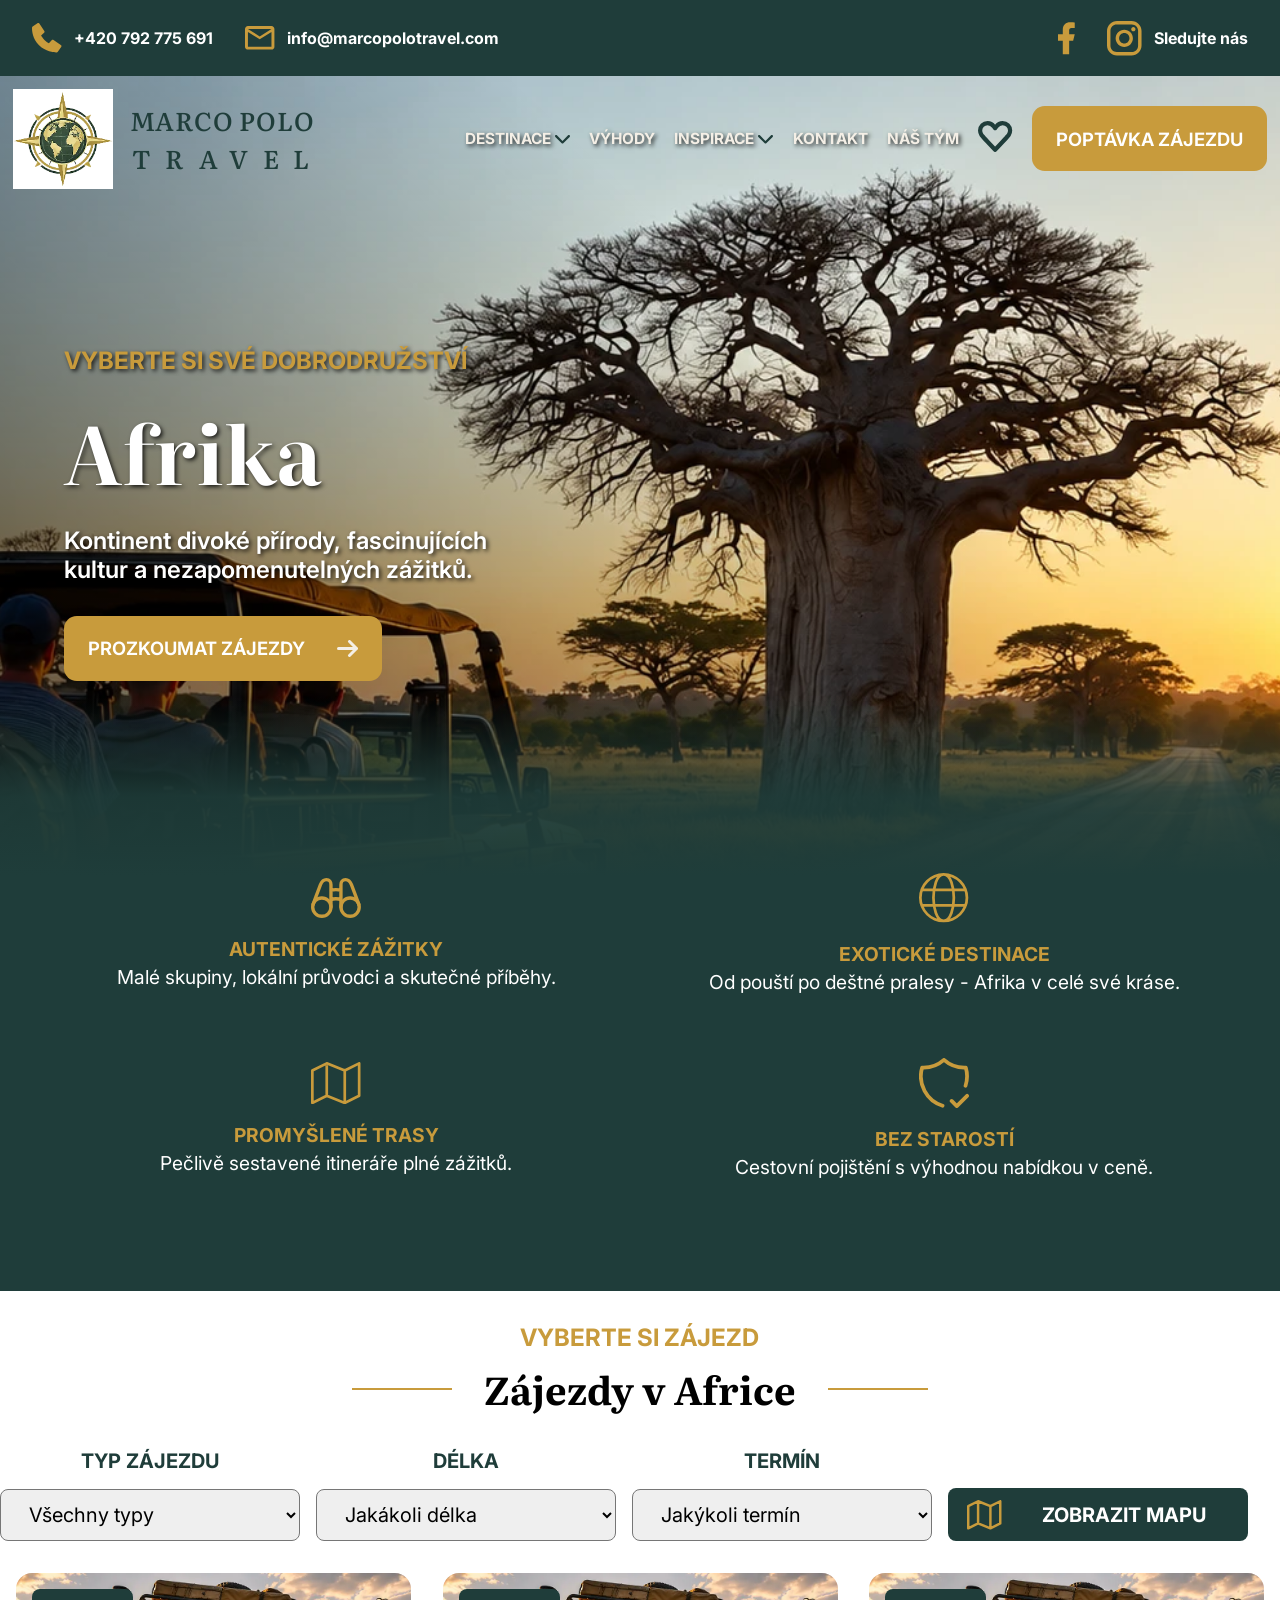
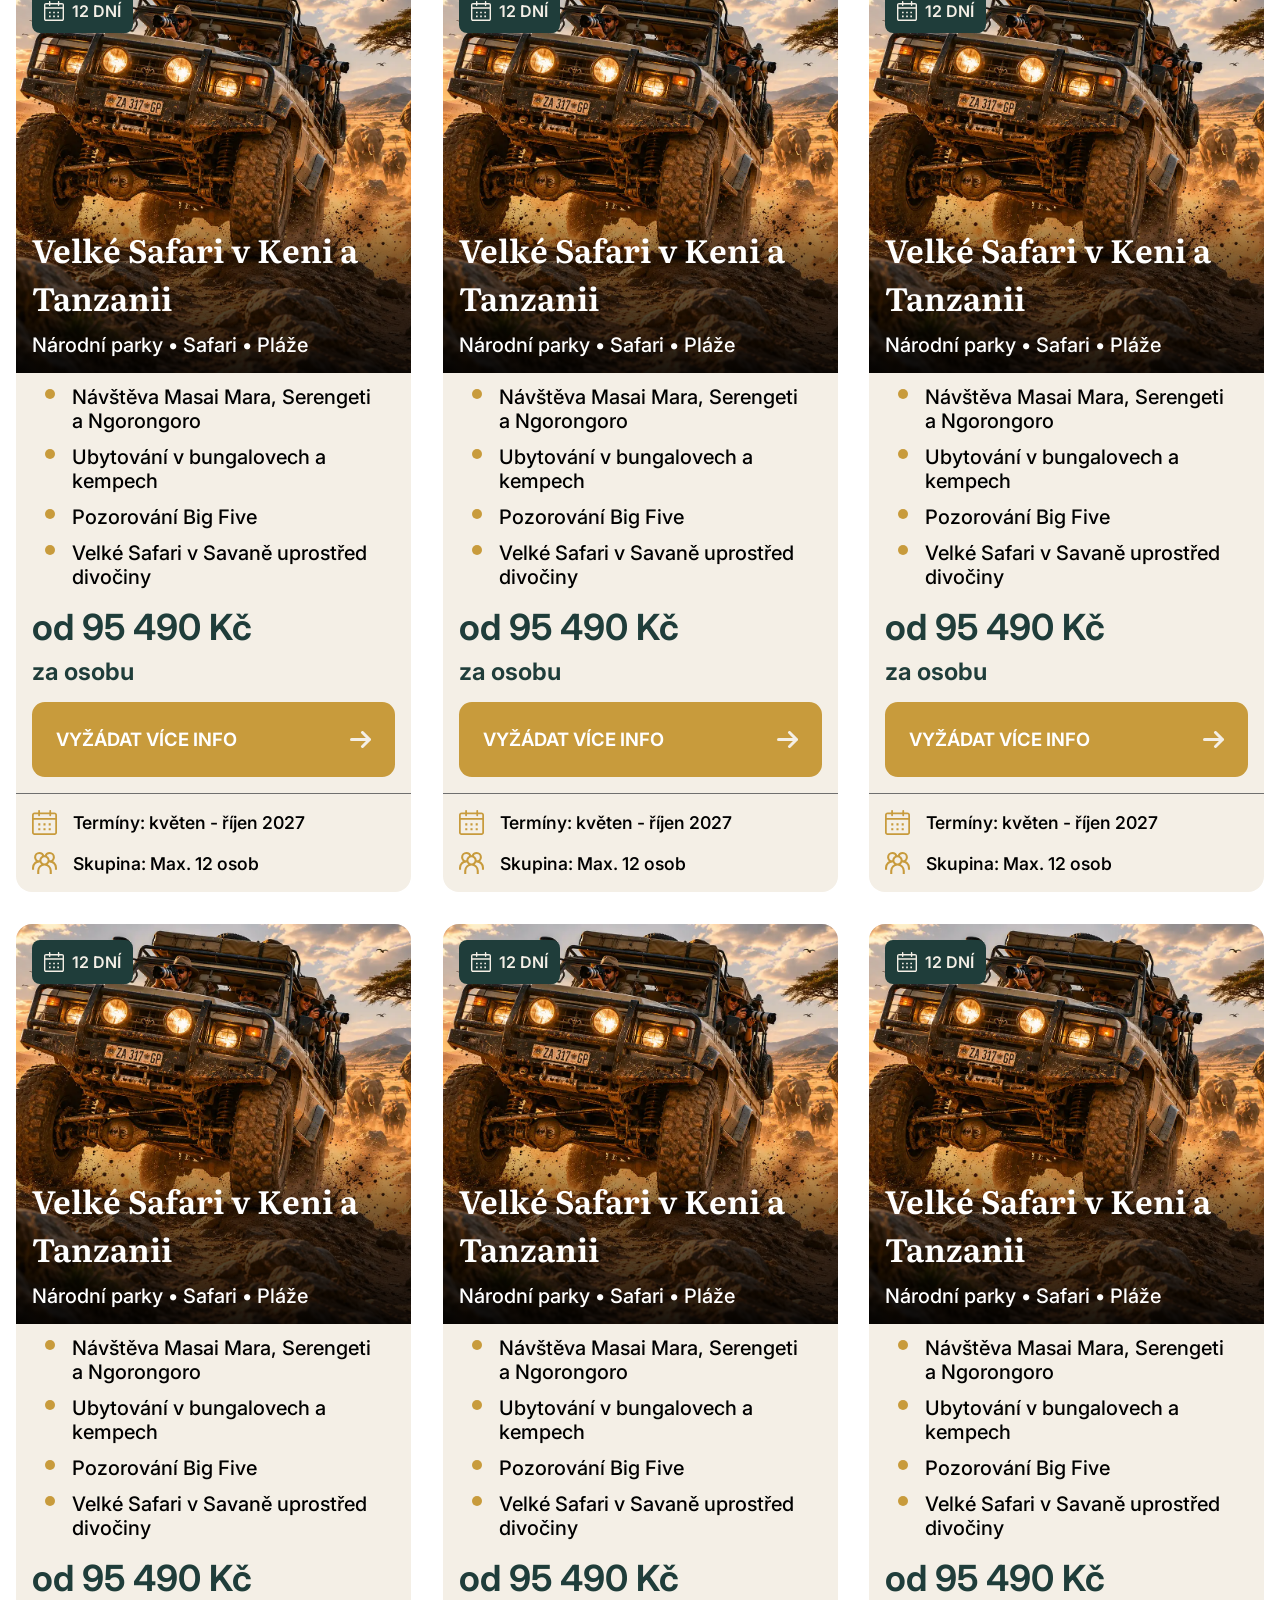
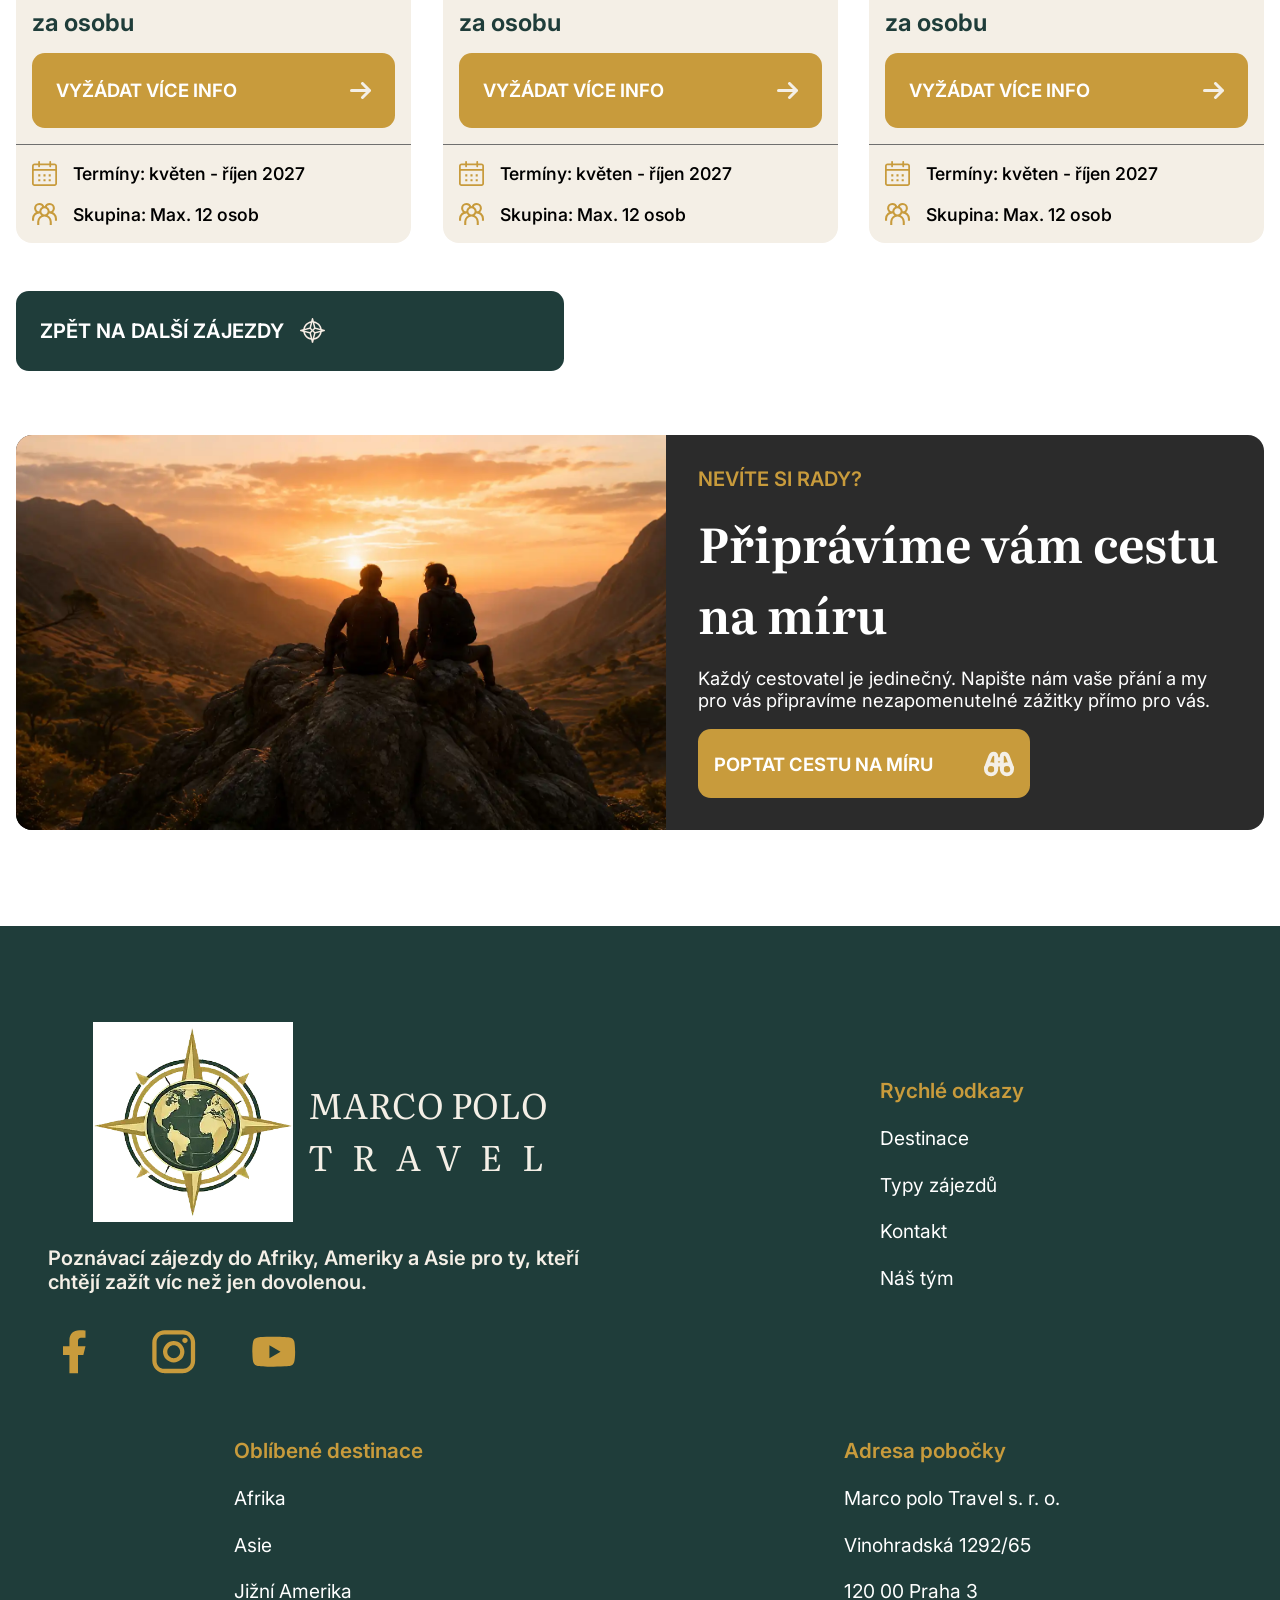
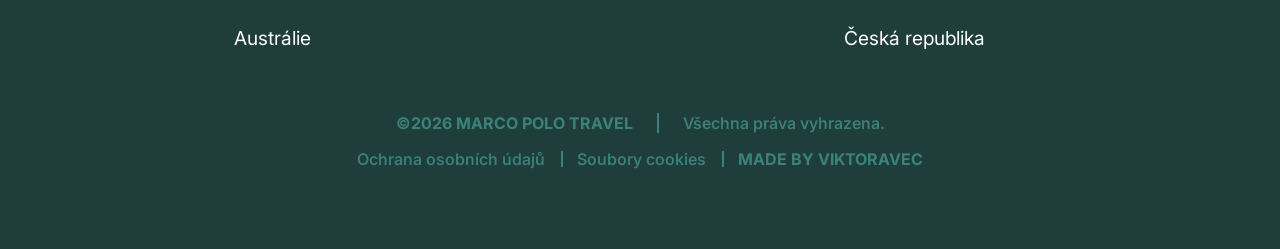
==== commit 4b35eb47: "Links Created and Updated" ====
--- a/africa.html
+++ b/africa.html
@@ -56,7 +56,7 @@
                 <nav class="nav__menu">
                     <ul class="menu__list">
                         <li>
-                            <a class="li__link" href="#zajezdy">
+                            <a class="li__link" href="index.html#zajezdy">
                                 DESTINACE
                                 <svg width="15" height="9" viewBox="0 0 15 9" fill="none" xmlns="http://www.w3.org/2000/svg">
                                     <path d="M0.32942 0.32942C0.540391 0.118493 0.826503 0 1.12483 0C1.42316 0 1.70927 0.118493 1.92024 0.32942L7.48899 5.89817L13.0577 0.32942C13.271 0.130936 13.5528 0.0228913 13.8441 0.0280184C14.1353 0.0331454 14.4133 0.151045 14.6193 0.35691C14.8254 0.562774 14.9436 0.840553 14.9491 1.1318C14.9545 1.42305 14.8468 1.70505 14.6486 1.91848L8.28528 8.28352C8.07431 8.49445 7.7882 8.61294 7.48987 8.61294C7.19154 8.61294 6.90543 8.49445 6.69446 8.28352L0.32942 1.92024C0.118493 1.70927 0 1.42316 0 1.12483C0 0.826503 0.118493 0.540391 0.32942 0.32942Z" fill="#1F3D3A"/>
@@ -64,10 +64,10 @@
                             </a>
                         </li>
                         <li>
-                            <a class="li__link" href="#vyhody">VÝHODY</a>
+                            <a class="li__link" href="index.html#vyhody">VÝHODY</a>
                         </li>
                         <li>
-                            <a class="li__link" href="#favourite">
+                            <a class="li__link" href="index.html#favourite">
                                 INSPIRACE
                                 <svg width="15" height="9" viewBox="0 0 15 9" fill="none" xmlns="http://www.w3.org/2000/svg">
                                     <path d="M0.32942 0.32942C0.540391 0.118493 0.826503 0 1.12483 0C1.42316 0 1.70927 0.118493 1.92024 0.32942L7.48899 5.89817L13.0577 0.32942C13.271 0.130936 13.5528 0.0228913 13.8441 0.0280184C14.1353 0.0331454 14.4133 0.151045 14.6193 0.35691C14.8254 0.562774 14.9436 0.840553 14.9491 1.1318C14.9545 1.42305 14.8468 1.70505 14.6486 1.91848L8.28528 8.28352C8.07431 8.49445 7.7882 8.61294 7.48987 8.61294C7.19154 8.61294 6.90543 8.49445 6.69446 8.28352L0.32942 1.92024C0.118493 1.70927 0 1.42316 0 1.12483C0 0.826503 0.118493 0.540391 0.32942 0.32942Z" fill="#1F3D3A"/>
@@ -102,9 +102,9 @@
                             <span></span>
                         </label>
                         <div class="menu__mobile">
-                            <a href="#zajezdy">DESTINACE</a>
-                            <a href="#vyhody">VÝHODY</a>
-                            <a href="#favourite">INSPIRACE</a>
+                            <a href="index.html#zajezdy">DESTINACE</a>
+                            <a href="index.html#vyhody">VÝHODY</a>
+                            <a href="index.html#favourite">INSPIRACE</a>
                             <a href="contact.html">KONTAKT</a>
                             <a href="contact.html#team">NÁŠ TÝM</a>
                         </div>
@@ -210,7 +210,7 @@
                       <option value="podzim">Říjen až listopad</option>
                     </select>
                 </div>
-                <a class="show__map" target="_blank" href="https://www.google.com/maps/@0.9492508,15.9522931,10981405m/data=!3m1!1e3?entry=ttu&g_ep=EgoyMDI2MDYwOS4wIKXMDSoASAFQAw%3D%3D">
+                <a class="show__map" target="_blank" href="https://www.google.com/maps/@-0.7701311,23.5087525,10723634m/data=!3m1!1e3?entry=ttu&g_ep=EgoyMDI2MDYwOS4wIKXMDSoASAFQAw%3D%3D">
                     <svg width="35" height="auto" viewBox="0 0 45 39" fill="none" xmlns="http://www.w3.org/2000/svg">
                         <path d="M30.096 34.848V6.33598M14.256 31.68V3.16798M1.58398 7.91998L14.256 1.58398L30.096 7.91998L42.768 1.58398V30.096L30.096 36.432L14.256 30.096L1.58398 36.432V7.91998Z" stroke="#C89B3C" stroke-width="3.168" stroke-linejoin="round"/>
                     </svg>
@@ -247,7 +247,7 @@
                                 <p class="item__price">od 95 490 Kč</p>
                                 <span class="item__person">za osobu</span>
                             </div>
-                            <a class="button button--more" href="#zajezdy">
+                            <a class="button button--more" href="contact.html#write">
                                 <p>VYŽÁDAT VÍCE INFO</p>
                                 <svg width="21" height="17" viewBox="0 0 21 17" fill="none" xmlns="http://www.w3.org/2000/svg">
                                         <path d="M1.5 8.5H19" stroke="#F4EFE6" stroke-width="3" stroke-linecap="round" stroke-linejoin="round"/>
@@ -297,7 +297,7 @@
                                 <p class="item__price">od 95 490 Kč</p>
                                 <span class="item__person">za osobu</span>
                             </div>
-                            <a class="button button--more" href="#zajezdy">
+                            <a class="button button--more" href="contact.html#write">
                                 <p>VYŽÁDAT VÍCE INFO</p>
                                 <svg width="21" height="17" viewBox="0 0 21 17" fill="none" xmlns="http://www.w3.org/2000/svg">
                                         <path d="M1.5 8.5H19" stroke="#F4EFE6" stroke-width="3" stroke-linecap="round" stroke-linejoin="round"/>
@@ -347,7 +347,7 @@
                                 <p class="item__price">od 95 490 Kč</p>
                                 <span class="item__person">za osobu</span>
                             </div>
-                            <a class="button button--more" href="#zajezdy">
+                            <a class="button button--more" href="contact.html#write">
                                 <p>VYŽÁDAT VÍCE INFO</p>
                                 <svg width="21" height="17" viewBox="0 0 21 17" fill="none" xmlns="http://www.w3.org/2000/svg">
                                         <path d="M1.5 8.5H19" stroke="#F4EFE6" stroke-width="3" stroke-linecap="round" stroke-linejoin="round"/>
@@ -397,7 +397,7 @@
                                 <p class="item__price">od 95 490 Kč</p>
                                 <span class="item__person">za osobu</span>
                             </div>
-                            <a class="button button--more" href="#zajezdy">
+                            <a class="button button--more" href="contact.html#write">
                                 <p>VYŽÁDAT VÍCE INFO</p>
                                 <svg width="21" height="17" viewBox="0 0 21 17" fill="none" xmlns="http://www.w3.org/2000/svg">
                                         <path d="M1.5 8.5H19" stroke="#F4EFE6" stroke-width="3" stroke-linecap="round" stroke-linejoin="round"/>
@@ -447,7 +447,7 @@
                                 <p class="item__price">od 95 490 Kč</p>
                                 <span class="item__person">za osobu</span>
                             </div>
-                            <a class="button button--more" href="#zajezdy">
+                            <a class="button button--more" href="contact.html#write">
                                 <p>VYŽÁDAT VÍCE INFO</p>
                                 <svg width="21" height="17" viewBox="0 0 21 17" fill="none" xmlns="http://www.w3.org/2000/svg">
                                         <path d="M1.5 8.5H19" stroke="#F4EFE6" stroke-width="3" stroke-linecap="round" stroke-linejoin="round"/>
@@ -497,7 +497,7 @@
                                 <p class="item__price">od 95 490 Kč</p>
                                 <span class="item__person">za osobu</span>
                             </div>
-                            <a class="button button--more" href="#zajezdy">
+                            <a class="button button--more" href="contact.html#write">
                                 <p>VYŽÁDAT VÍCE INFO</p>
                                 <svg width="21" height="17" viewBox="0 0 21 17" fill="none" xmlns="http://www.w3.org/2000/svg">
                                         <path d="M1.5 8.5H19" stroke="#F4EFE6" stroke-width="3" stroke-linecap="round" stroke-linejoin="round"/>
@@ -541,7 +541,7 @@
                     <p class="info__top">NEVÍTE SI RADY?</p>
                     <p class="info__main">Připrávíme vám cestu na míru</p>
                     <p class="info__text">Každý cestovatel je jedinečný. Napište nám vaše přání a my pro vás připravíme nezapomenutelné zážitky přímo pro vás.</p>
-                    <a class="button button--special" href="#zajezdy">
+                    <a class="button button--special" href="contact.html">
                         <p>POPTAT CESTU NA MÍRU</p>
                         <svg width="30" height="auto" viewBox="0 0 24 24" fill="none" xmlns="http://www.w3.org/2000/svg">
                             <path d="M18.375 20.25C20.6532 20.25 22.5 18.4032 22.5 16.125C22.5 13.8468 20.6532 12 18.375 12C16.0968 12 14.25 13.8468 14.25 16.125C14.25 18.4032 16.0968 20.25 18.375 20.25Z" stroke="#F4EFE6" stroke-width="3" stroke-linecap="round" stroke-linejoin="round"/>
@@ -558,7 +558,7 @@
         <div class="footer__up">
             <div class="up__logo">
                 <a class="logo__section" href="index.html">
-                    <img src="images/company_logo.webp" alt="logo_footer">
+                    <img src="images/favicon/favicon.svg" alt="logo_footer">
                     <p class="section__title">MARCO POLO<br><span class="title__travel">TRAVEL</span></p>
                 </a>
                 <p class="up__info">Poznávací zájezdy do Afriky, Ameriky a Asie pro ty, kteří chtějí zažít víc než jen dovolenou.</p>
@@ -582,17 +582,17 @@
             </div>
             <div class="up__links">
                 <p class="links__title">Rychlé odkazy</p>
-                <a class="links__item" href="#">Destinace</a>
-                <a class="links__item" href="#">Typy zájezdů</a>
-                <a class="links__item" href="#">Kontakt</a>
-                <a class="links__item" href="#">Náš tým</a>
+                <a class="links__item" href="index.html#zajezdy">Destinace</a>
+                <a class="links__item" href="index.html#favourite">Typy zájezdů</a>
+                <a class="links__item" href="contact.html">Kontakt</a>
+                <a class="links__item" href="contact.html#team">Náš tým</a>
             </div>
             <div class="up__links">
                 <p class="links__title">Oblíbené destinace</p>
-                <a class="links__item" href="#">Afrika</a>
-                <a class="links__item" href="#">Asie</a>
-                <a class="links__item" href="#">Jižní Amerika</a>
-                <a class="links__item" href="#">Austrálie</a>
+                <a class="links__item" href="africa.html">Afrika</a>
+                <a class="links__item" href="asie.html">Asie</a>
+                <a class="links__item" href="america.html">Jižní Amerika</a>
+                <a class="links__item" href="australie.html">Austrálie</a>
             </div>
             <div class="up__links">
                 <p class="links__title">Adresa pobočky</p>
--- a/style/style_trips.css
+++ b/style/style_trips.css
@@ -39,7 +39,7 @@
             to bottom left,
             rgba(0, 0, 0, 0) 30%,
             rgba(0, 0, 0, 0.9)
-        ),url("../images/jeep_safari.webp");
+        ),url("../images/africa_bckg.webp");
         background-size: cover;
         background-position: center bottom;
         background-repeat: no-repeat;
@@ -49,7 +49,7 @@
             to bottom left,
             rgba(0, 0, 0, 0) 30%,
             rgba(0, 0, 0, 0.9)
-        ),url("../images/peru_city.webp");
+        ),url("../images/america_bck.webp");
         background-size: cover;
         background-position: center bottom;
         background-repeat: no-repeat;
@@ -59,7 +59,7 @@
         to bottom left,
             rgba(0, 0, 0, 0) 30%,
             rgba(0, 0, 0, 0.9)
-        ),url("../images/temple_forest3.webp");
+        ),url("../images/asia_bckg.webp");
         background-size: cover;
         background-position: center bottom;
         background-repeat: no-repeat;
@@ -108,7 +108,7 @@
 /*menu navbar nahore*/
     .logo__graphic {
         width: auto;
-        height: clamp(80px, 14vw, 100px);
+        height: clamp(85px, 14vw, 100px);
     }
     .header__nav {
         display: flex;
@@ -127,7 +127,7 @@
         }
         .nav__logo {
             padding: 0;
-            gap: 1rem;
+            gap: .5rem;
         }
     }
     .logo__text {
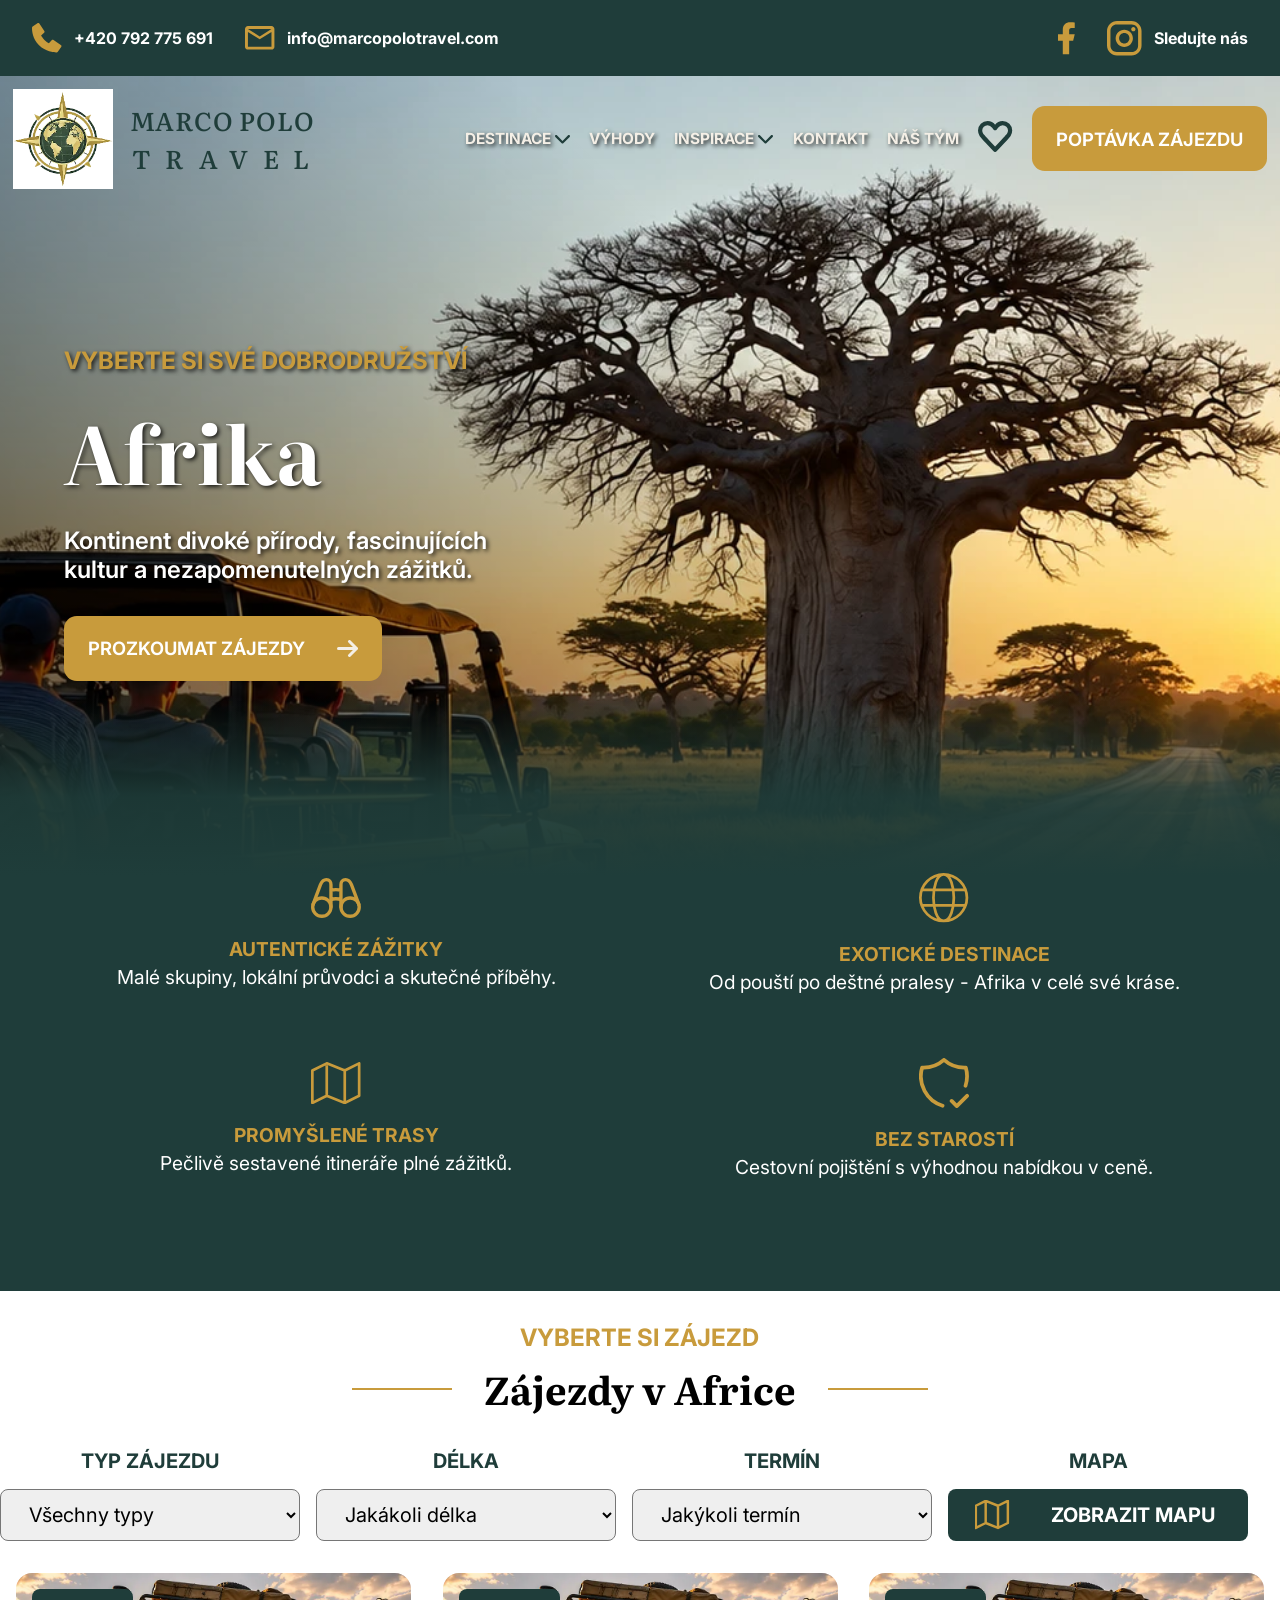
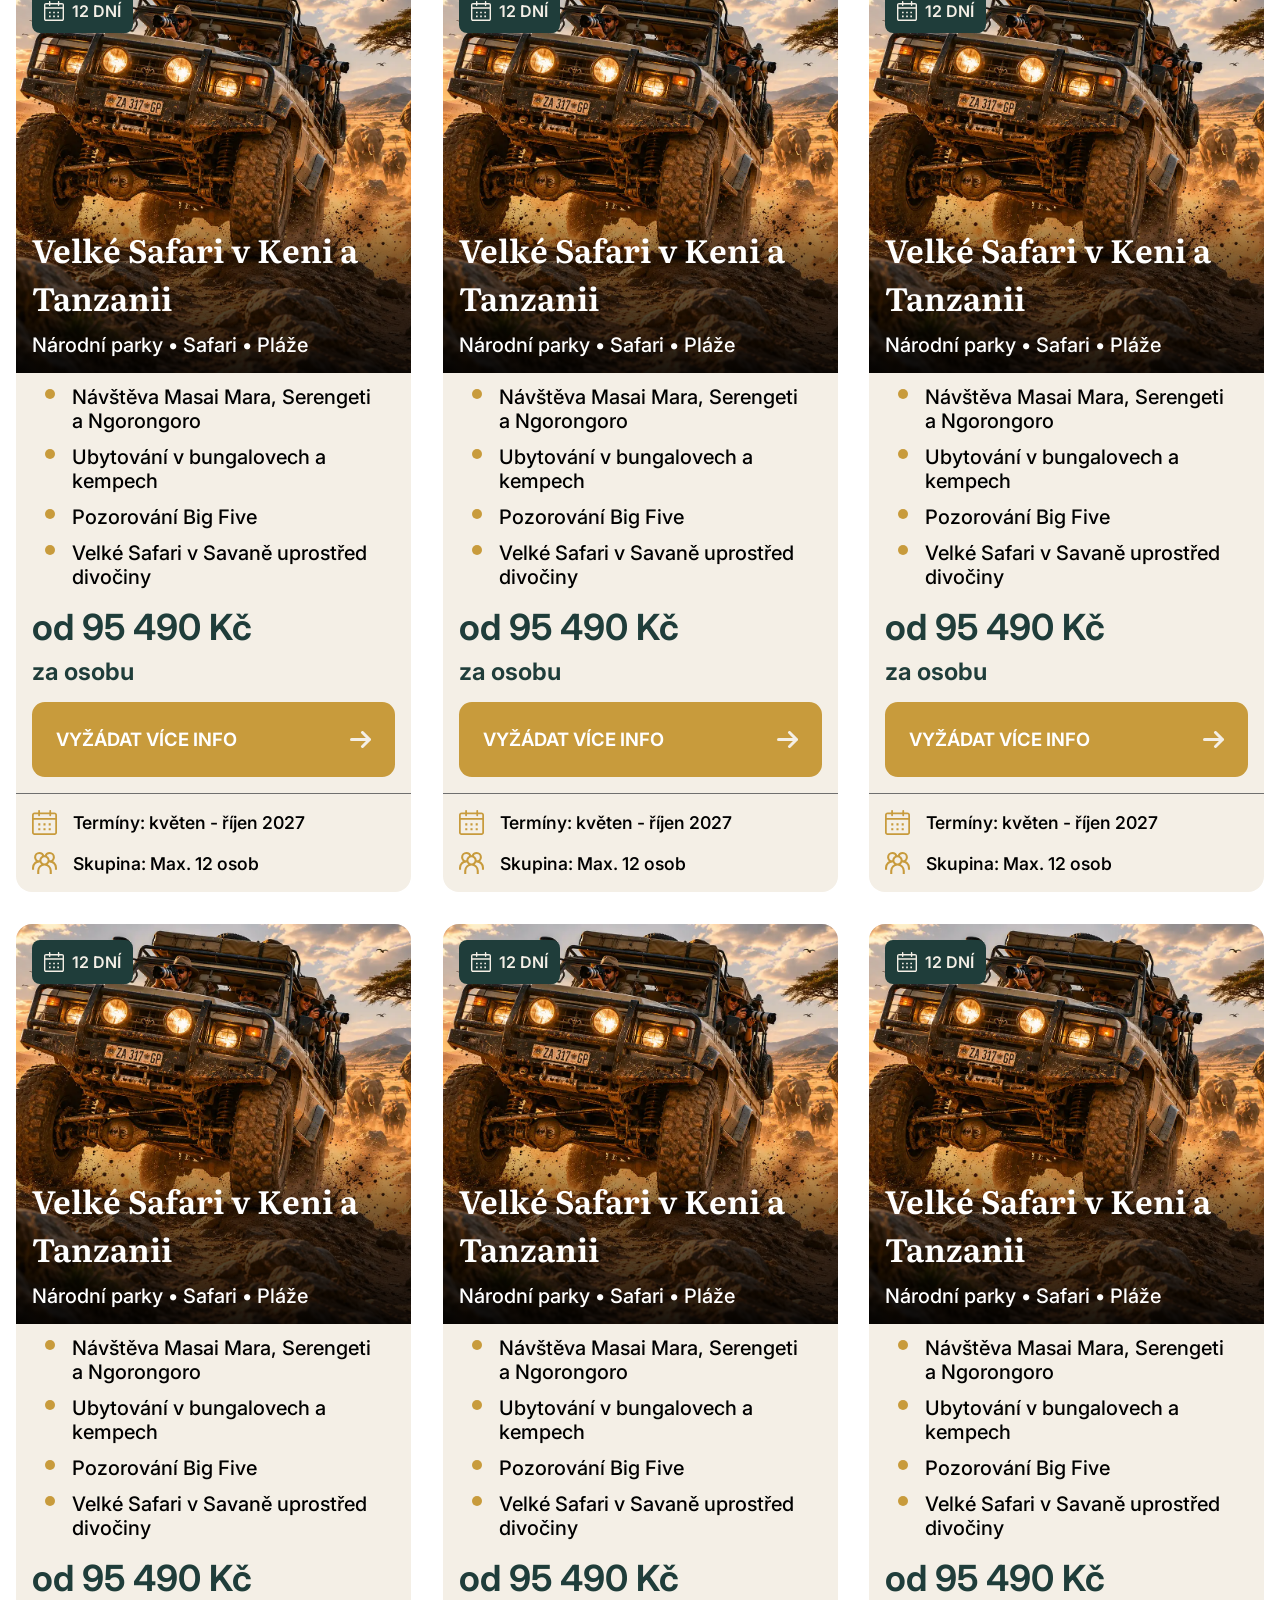
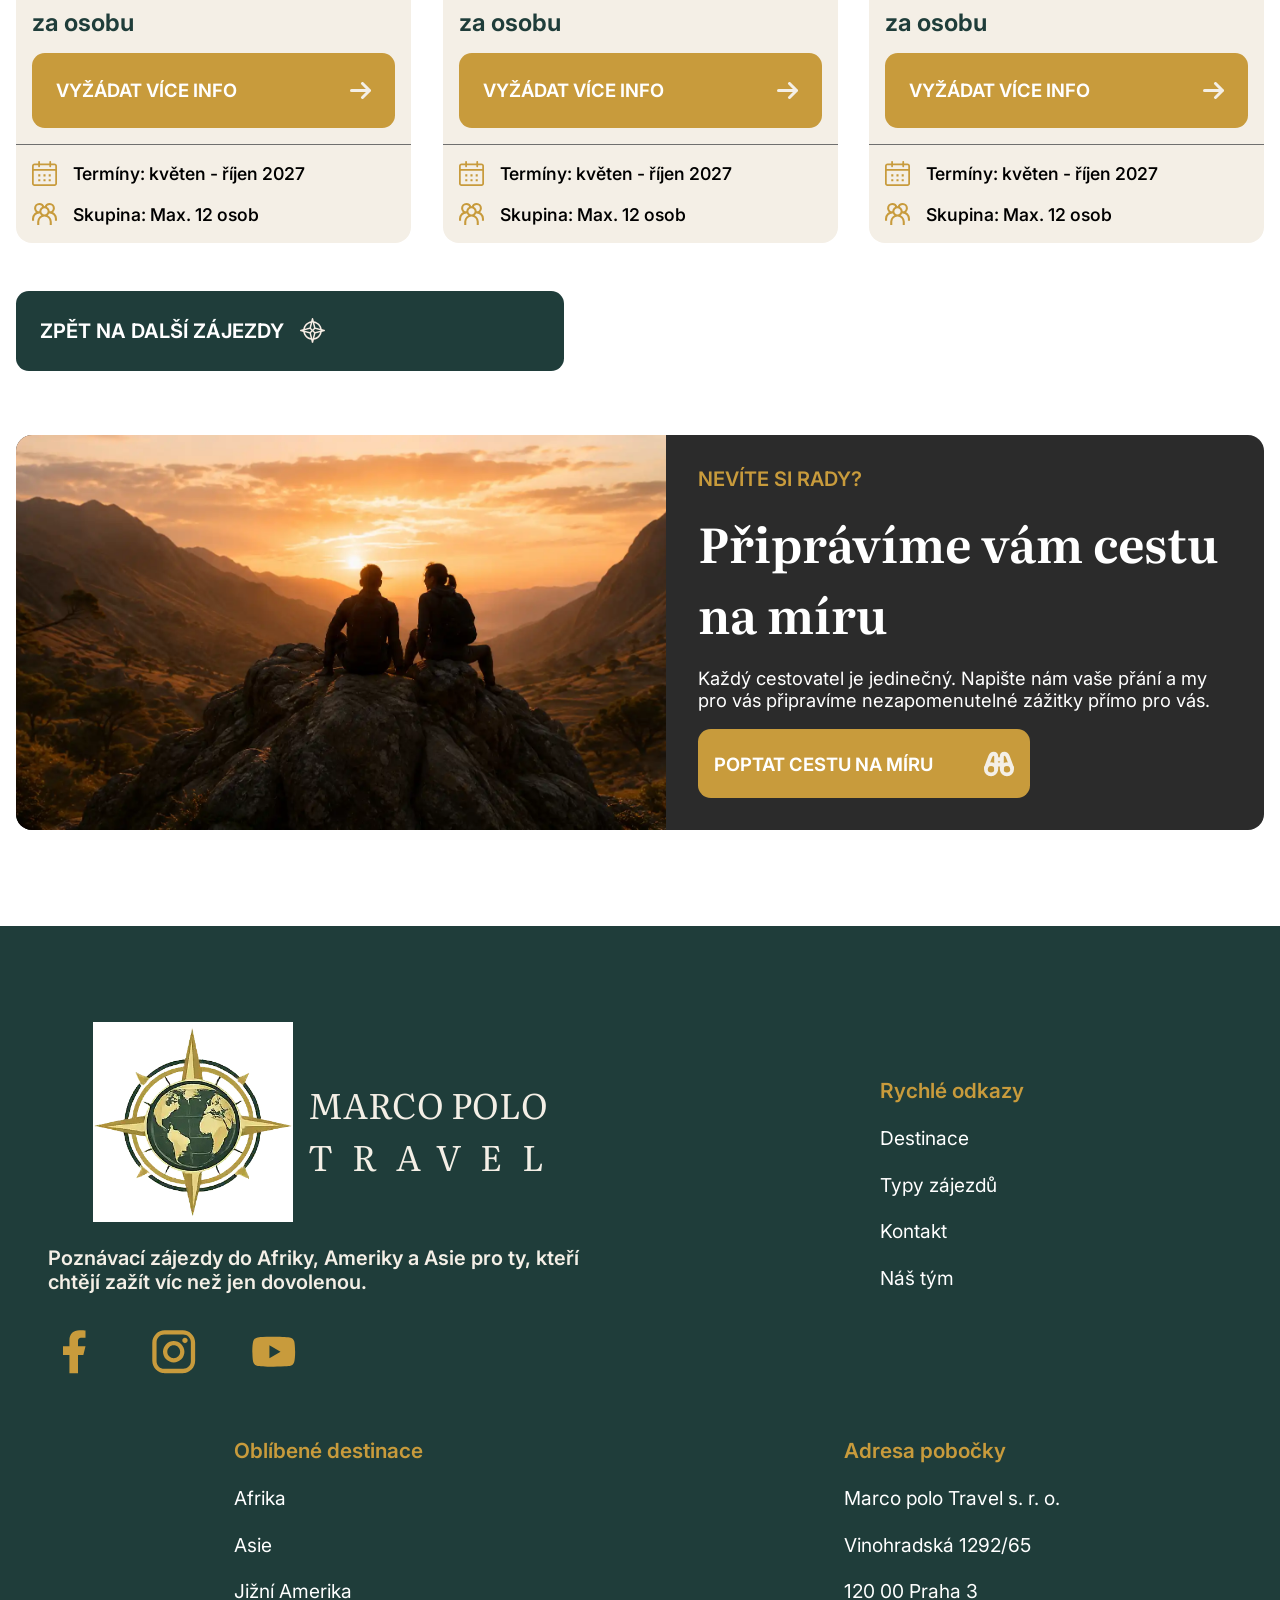
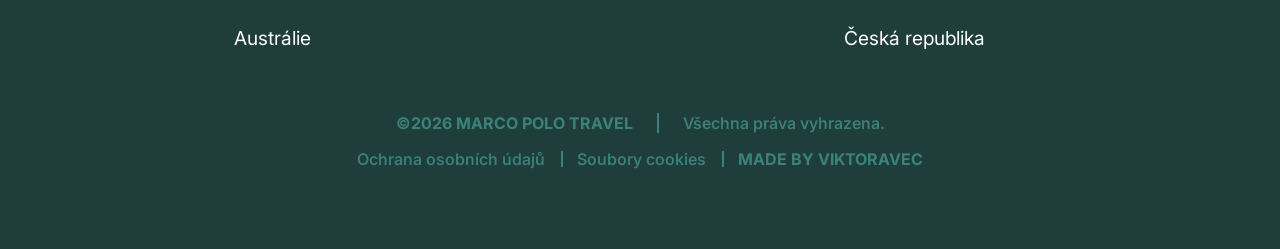
==== commit 7b920174: "Show Map Update" ====
--- a/africa.html
+++ b/africa.html
@@ -203,19 +203,22 @@
                 <div class="filter__component">
                     <label class="filters__name" for="country">TERMÍN</label>
                     <select class="filters__item" id="country" name="country">
-                      <option value="none">Jakýkoli termín</option>
-                      <option value="zima">Prosinec až leden</option>
-                      <option value="jaro">Duben až červen</option>
-                      <option value="leto">Červenec až září</option>
-                      <option value="podzim">Říjen až listopad</option>
+                        <option value="none">Jakýkoli termín</option>
+                        <option value="zima">Prosinec až leden</option>
+                        <option value="jaro">Duben až červen</option>
+                        <option value="leto">Červenec až září</option>
+                        <option value="podzim">Říjen až listopad</option>
                     </select>
                 </div>
-                <a class="show__map" target="_blank" href="https://www.google.com/maps/@-0.7701311,23.5087525,10723634m/data=!3m1!1e3?entry=ttu&g_ep=EgoyMDI2MDYwOS4wIKXMDSoASAFQAw%3D%3D">
+                <div class="filter__component">
+                <span class="filters__name">MAPA</span>
+                    <a class="show__map" target="_blank" href="https://www.google.com/maps/@-0.7701311,23.5087525,10723634m/data=!3m1!1e3?entry=ttu&g_ep=EgoyMDI2MDYwOS4wIKXMDSoASAFQAw%3D%3D">
                     <svg width="35" height="auto" viewBox="0 0 45 39" fill="none" xmlns="http://www.w3.org/2000/svg">
                         <path d="M30.096 34.848V6.33598M14.256 31.68V3.16798M1.58398 7.91998L14.256 1.58398L30.096 7.91998L42.768 1.58398V30.096L30.096 36.432L14.256 30.096L1.58398 36.432V7.91998Z" stroke="#C89B3C" stroke-width="3.168" stroke-linejoin="round"/>
                     </svg>
                     <p>ZOBRAZIT MAPU</p>
                 </a>
+                </div>
             </section>
         </section>
 
@@ -632,4 +635,6 @@
 </body>
 
 
+
+
 </html>
--- a/style/style_trips.css
+++ b/style/style_trips.css
@@ -625,27 +625,31 @@
     }
     .show__map {
         display: flex;
+        background-color: var(--deep_safari);
+        text-decoration: none;
+        justify-content: center;
         gap: 1rem;
-        background-color: var(--deep_safari);
-        text-decoration: none;
-        justify-content: center;
         width: 100%;
         align-items: center;
         justify-self: center;
-        margin-top: 1rem;
+        margin: 0;
         max-width: 400px;
         border-radius: .5rem;
+        max-height: 52px;
     }
     .show__map:hover {
         background-color: var(--deep_safari_hover);
     }
+    .show__map svg {
+        padding: .6rem;
+    }
     .show__map p {
-        padding: .9rem 1.5rem;
+        padding: .9rem 1rem;
         color: var(--pure_white);
         font-family: var(--inter);
         font-weight: 700;
         margin: 0;
-        font-size: clamp(1.2rem, 3vw, 1.25rem);
+        font-size: clamp(1rem, 3vw, 1.25rem);
     }
     @media(min-width: 1200px) {
     .continents__filters {
@@ -1223,8 +1227,4 @@
         }
     }
 
-    
-
-
-
 }
